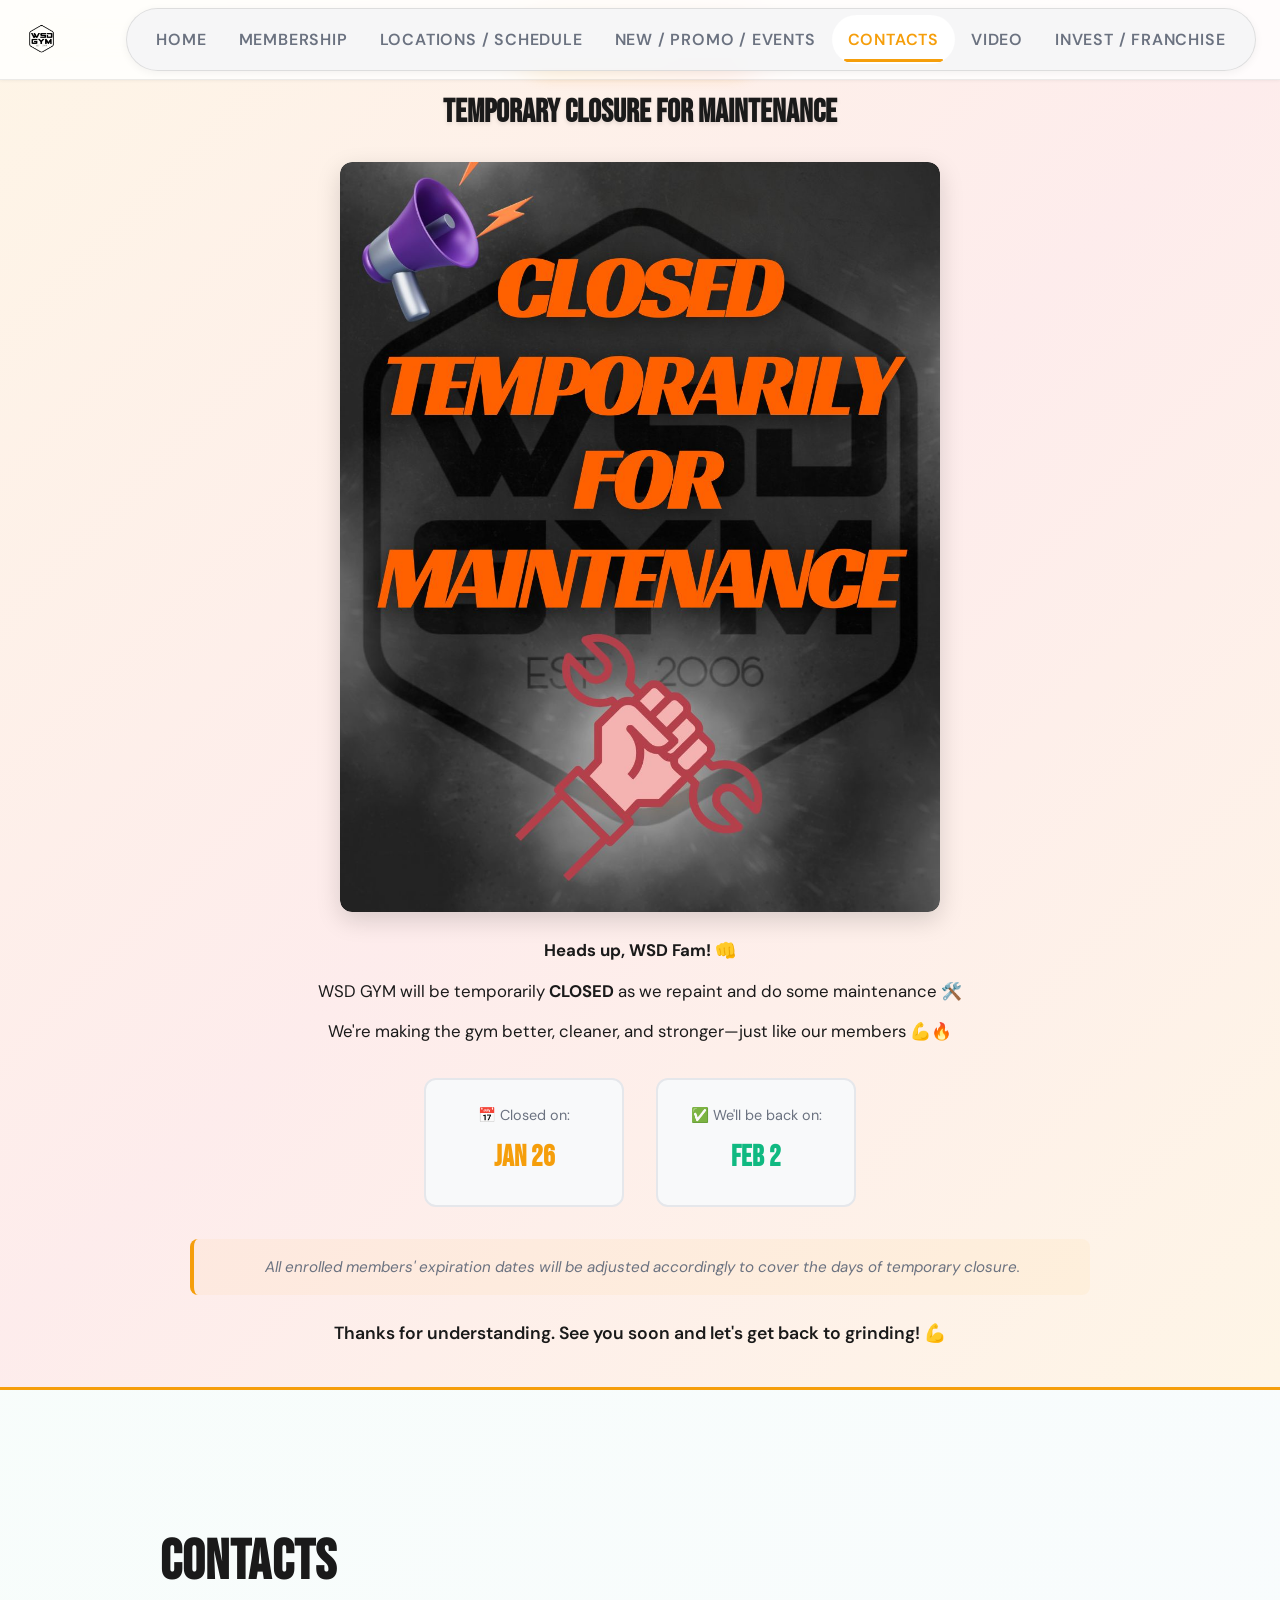
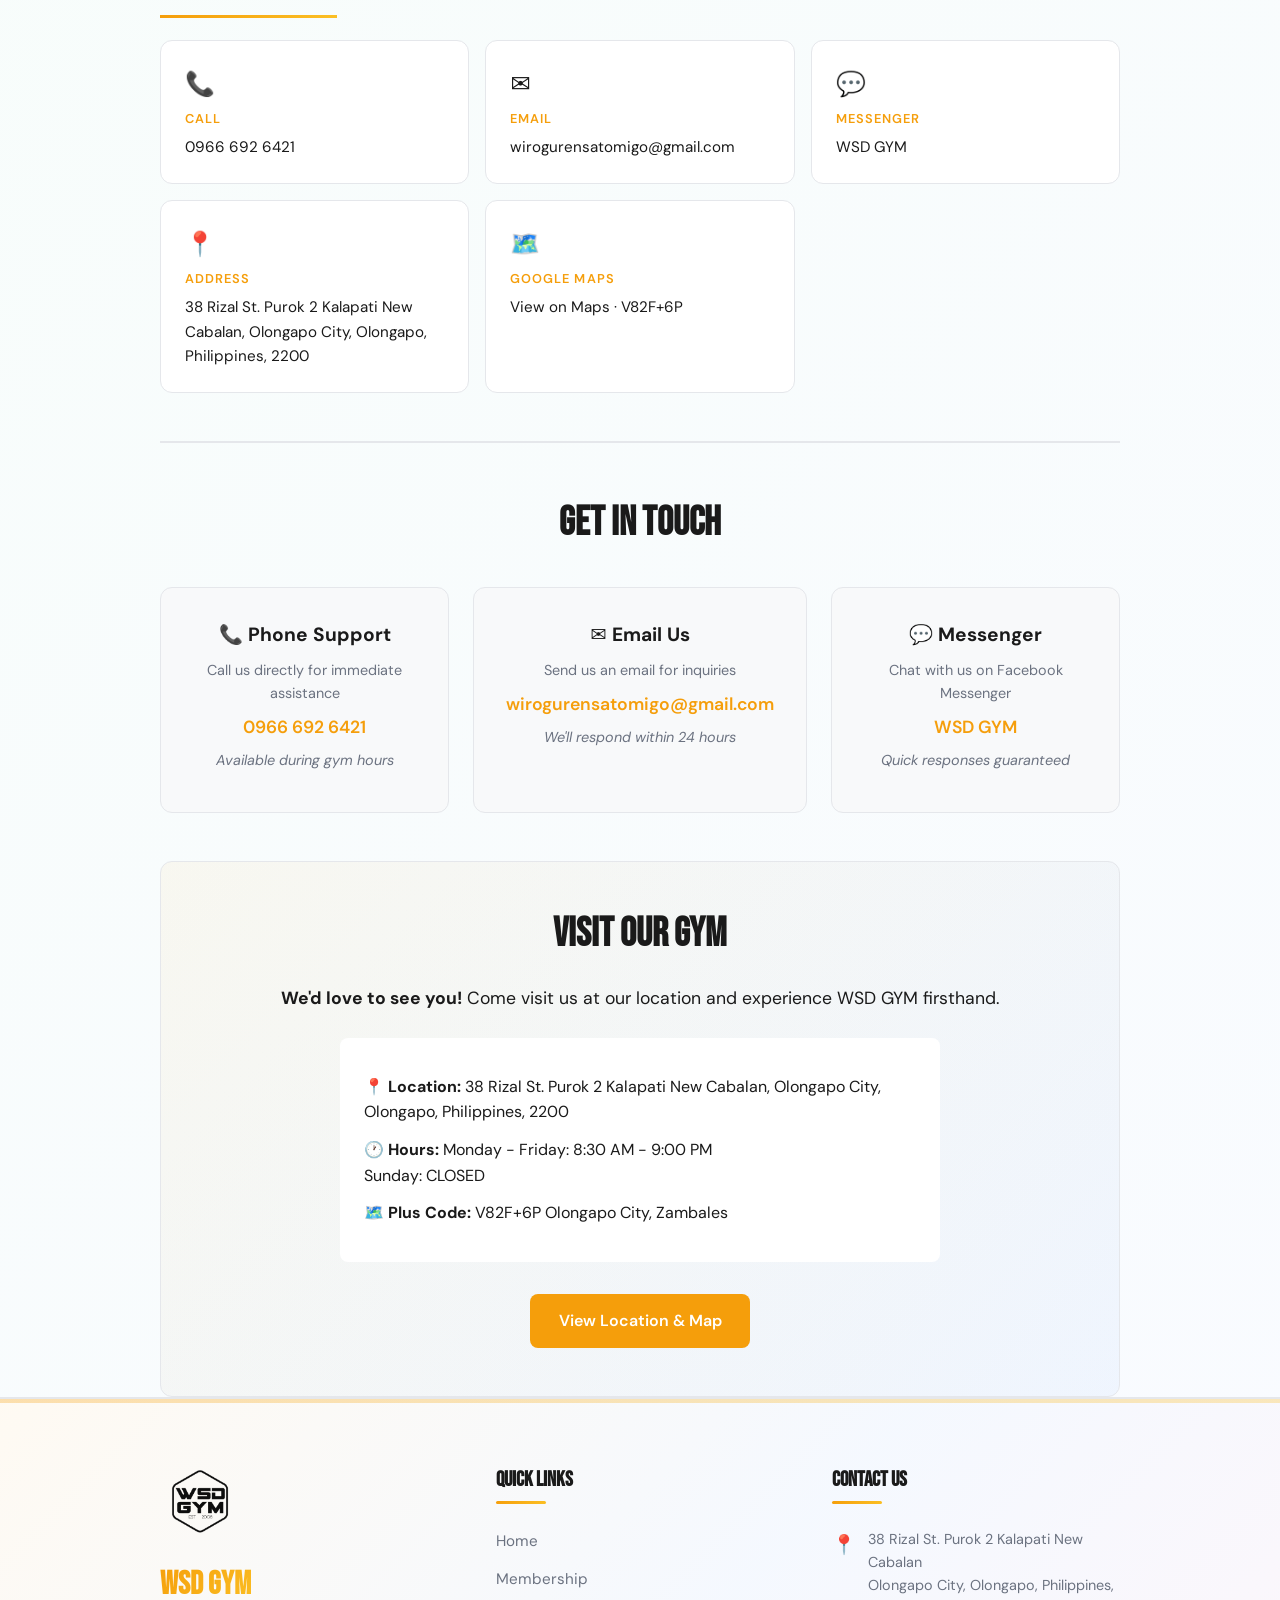
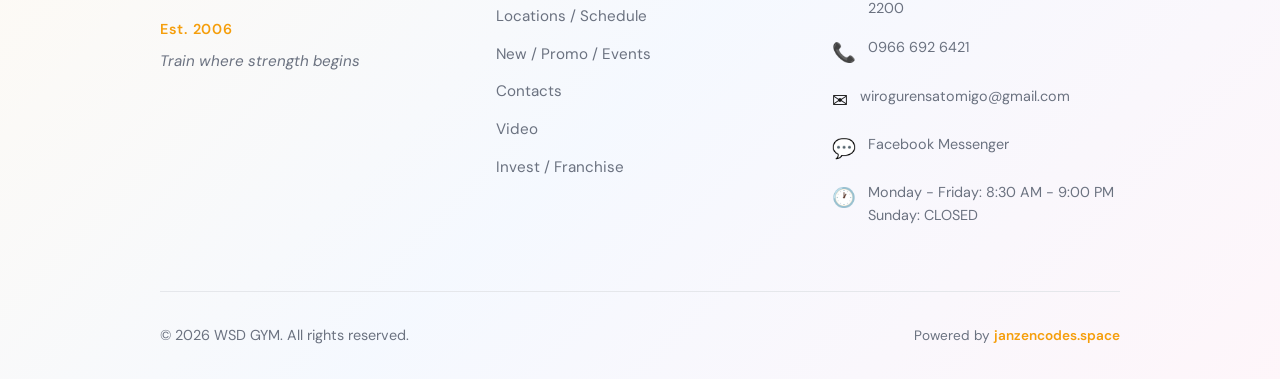
==== contacts.html @ 33a4cc6d "Add files via upload" ====
<!DOCTYPE html>
<html lang="en">
<head>
  <meta charset="UTF-8">
  <meta name="viewport" content="width=device-width, initial-scale=1.0">
  <title>Contacts | WSD GYM</title>
  <link rel="icon" href="logo%202.png" type="image/png">
  <link rel="preconnect" href="https://fonts.googleapis.com">
  <link rel="preconnect" href="https://fonts.gstatic.com" crossorigin>
  <link href="https://fonts.googleapis.com/css2?family=Bebas+Neue&family=DM+Sans:ital,opsz,wght@0,9..40,400;0,9..40,500;0,9..40,600;0,9..40,700;1,9..40,400&display=swap" rel="stylesheet">
  <link rel="stylesheet" href="styles.css">
</head>
<body>
  <header class="header">
    <a href="index.html" class="logo-link">
      <img src="logo%202.png" alt="WSD GYM" class="logo">
    </a>
    <button class="nav-toggle" aria-label="Open menu">
      <span></span><span></span><span></span>
    </button>
    <nav class="nav">
      <a href="index.html" class="nav-link">Home</a>
      <a href="membership.html" class="nav-link">Membership</a>
      <a href="locations.html" class="nav-link">Locations / Schedule</a>
      <a href="promo.html" class="nav-link">New / Promo / Events</a>
      <a href="contacts.html" class="nav-link active">Contacts</a>
      <a href="video.html" class="nav-link">Video</a>
      <a href="invest.html" class="nav-link">Invest / Franchise</a>
    </nav>
  </header>

  <!-- Maintenance Notice -->
  <div class="maintenance-notice">
    <div class="maintenance-content">
      <div class="maintenance-badge">⚠️ IMPORTANT NOTICE</div>
      <h3 class="maintenance-title">Temporary Closure for Maintenance</h3>
      <div class="maintenance-image">
        <img src="maintenance.jpg" alt="WSD GYM Maintenance Notice" class="maintenance-img">
      </div>
      <div class="maintenance-details">
        <p class="maintenance-text"><strong>Heads up, WSD Fam! 👊</strong></p>
        <p class="maintenance-text">WSD GYM will be temporarily <strong>CLOSED</strong> as we repaint and do some maintenance 🛠️</p>
        <p class="maintenance-text">We're making the gym better, cleaner, and stronger—just like our members 💪🔥</p>
        <div class="maintenance-dates">
          <div class="maintenance-date-item">
            <span class="date-label">📅 Closed on:</span>
            <span class="date-value">JAN 26</span>
          </div>
          <div class="maintenance-date-item">
            <span class="date-label">✅ We'll be back on:</span>
            <span class="date-value reopen">FEB 2</span>
          </div>
        </div>
        <p class="maintenance-note">All enrolled members' expiration dates will be adjusted accordingly to cover the days of temporary closure.</p>
        <p class="maintenance-thanks">Thanks for understanding. See you soon and let's get back to grinding! 💪</p>
      </div>
    </div>
  </div>

  <main>
    <!-- CONTACTS -->
    <section id="contacts" class="section contacts reveal-section">
      <div class="container">
        <h2 class="section-title">Contacts</h2>
        <div class="contacts-grid">
          <a href="tel:+639666926421" class="contact-card">
            <span class="contact-icon">📞</span>
            <span class="contact-label">Call</span>
            <span class="contact-value">0966 692 6421</span>
          </a>
          <a href="mailto:wirogurensatomigo@gmail.com" class="contact-card">
            <span class="contact-icon">✉️</span>
            <span class="contact-label">Email</span>
            <span class="contact-value">wirogurensatomigo@gmail.com</span>
          </a>
          <a href="https://m.me/WSDGYM" target="_blank" rel="noopener" class="contact-card">
            <span class="contact-icon">💬</span>
            <span class="contact-label">Messenger</span>
            <span class="contact-value">WSD GYM</span>
          </a>
          <a href="https://maps.google.com/?q=V82F+6P+Olongapo+City,+Zambales" target="_blank" rel="noopener" class="contact-card">
            <span class="contact-icon">📍</span>
            <span class="contact-label">Address</span>
            <span class="contact-value">38 Rizal St. Purok 2 Kalapati New Cabalan, Olongapo City, Olongapo, Philippines, 2200</span>
          </a>
          <a href="https://maps.google.com/?q=V82F+6P+Olongapo+City,+Zambales" target="_blank" rel="noopener" class="contact-card">
            <span class="contact-icon">🗺️</span>
            <span class="contact-label">Google Maps</span>
            <span class="contact-value">View on Maps · V82F+6P</span>
          </a>
        </div>

        <!-- Quick Contact Info -->
        <div class="contact-info-section">
          <h3 class="contact-info-title">Get in Touch</h3>
          <div class="contact-info-grid">
            <div class="contact-info-card">
              <h4>📞 Phone Support</h4>
              <p>Call us directly for immediate assistance</p>
              <p class="contact-highlight"><a href="tel:+639666926421">0966 692 6421</a></p>
              <p class="contact-hours">Available during gym hours</p>
            </div>
            <div class="contact-info-card">
              <h4>✉️ Email Us</h4>
              <p>Send us an email for inquiries</p>
              <p class="contact-highlight"><a href="mailto:wirogurensatomigo@gmail.com">wirogurensatomigo@gmail.com</a></p>
              <p class="contact-hours">We'll respond within 24 hours</p>
            </div>
            <div class="contact-info-card">
              <h4>💬 Messenger</h4>
              <p>Chat with us on Facebook Messenger</p>
              <p class="contact-highlight"><a href="https://m.me/WSDGYM" target="_blank" rel="noopener">WSD GYM</a></p>
              <p class="contact-hours">Quick responses guaranteed</p>
            </div>
          </div>
        </div>

        <!-- Visit Us -->
        <div class="visit-section">
          <h3 class="visit-title">Visit Our Gym</h3>
          <div class="visit-content">
            <p><strong>We'd love to see you!</strong> Come visit us at our location and experience WSD GYM firsthand.</p>
            <div class="visit-details">
              <p><strong>📍 Location:</strong> 38 Rizal St. Purok 2 Kalapati New Cabalan, Olongapo City, Olongapo, Philippines, 2200</p>
              <p><strong>🕐 Hours:</strong> Monday - Friday: 8:30 AM - 9:00 PM<br>Sunday: CLOSED</p>
              <p><strong>🗺️ Plus Code:</strong> V82F+6P Olongapo City, Zambales</p>
            </div>
            <a href="locations.html" class="btn btn-primary">View Location & Map</a>
          </div>
        </div>
      </div>
    </section>
  </main>

  <footer class="footer">
    <div class="container">
      <div class="footer-content">
        <div class="footer-section footer-brand">
          <img src="logo%202.png" alt="WSD GYM" class="footer-logo">
          <h3 class="footer-gym-name">WSD GYM</h3>
          <p class="footer-established">Est. 2006</p>
          <p class="footer-tagline">Train where strength begins</p>
        </div>
        
        <div class="footer-section footer-links">
          <h4 class="footer-heading">Quick Links</h4>
          <ul class="footer-nav">
            <li><a href="index.html">Home</a></li>
            <li><a href="membership.html">Membership</a></li>
            <li><a href="locations.html">Locations / Schedule</a></li>
            <li><a href="promo.html">New / Promo / Events</a></li>
            <li><a href="contacts.html">Contacts</a></li>
            <li><a href="video.html">Video</a></li>
            <li><a href="invest.html">Invest / Franchise</a></li>
          </ul>
        </div>
        
        <div class="footer-section footer-contact">
          <h4 class="footer-heading">Contact Us</h4>
          <div class="footer-contact-item">
            <span class="footer-icon">📍</span>
            <p>38 Rizal St. Purok 2 Kalapati New Cabalan<br>Olongapo City, Olongapo, Philippines, 2200</p>
          </div>
          <div class="footer-contact-item">
            <span class="footer-icon">📞</span>
            <p><a href="tel:+639666926421">0966 692 6421</a></p>
          </div>
          <div class="footer-contact-item">
            <span class="footer-icon">✉️</span>
            <p><a href="mailto:wirogurensatomigo@gmail.com">wirogurensatomigo@gmail.com</a></p>
          </div>
          <div class="footer-contact-item">
            <span class="footer-icon">💬</span>
            <p><a href="https://m.me/WSDGYM" target="_blank" rel="noopener">Facebook Messenger</a></p>
          </div>
          <div class="footer-contact-item">
            <span class="footer-icon">🕐</span>
            <p>Monday - Friday: 8:30 AM - 9:00 PM<br>Sunday: CLOSED</p>
          </div>
        </div>
      </div>
      
      <div class="footer-bottom">
        <div class="footer-copyright">
          <p>&copy; 2026 WSD GYM. All rights reserved.</p>
        </div>
        <div class="footer-dev">
          <p>Powered by <a href="https://janzencodes.space" target="_blank" rel="noopener">janzencodes.space</a></p>
        </div>
      </div>
    </div>
  </footer>

  <script src="config.js"></script>
  <script src="script.js"></script>
</body>
</html>
---- styles.css ----
/* --- Variables --- */
:root {
  --bg: #ffffff;
  --bg-card: #f8f9fa;
  --bg-card-hover: #f0f1f3;
  --text: #1a1a1a;
  --text-muted: #6b7280;
  --accent: #f59e0b;
  --accent-dim: #d97706;
  --accent-glow: rgba(245, 158, 11, 0.25);
  --border: #e5e7eb;
  --font-display: 'Bebas Neue', sans-serif;
  --font-body: 'DM Sans', system-ui, sans-serif;
  /* Enhanced Color Palette */
  --color-primary: #f59e0b;
  --color-secondary: #3b82f6;
  --color-success: #10b981;
  --color-warning: #f59e0b;
  --color-danger: #ef4444;
  --color-purple: #8b5cf6;
  --color-pink: #ec4899;
  --gradient-primary: linear-gradient(135deg, #f59e0b 0%, #fbbf24 100%);
  --gradient-secondary: linear-gradient(135deg, #3b82f6 0%, #8b5cf6 100%);
  --gradient-warm: linear-gradient(135deg, #f59e0b 0%, #ef4444 50%, #ec4899 100%);
}

/* --- Reset & Base --- */
*, *::before, *::after { box-sizing: border-box; }
html { scroll-behavior: smooth; }
body {
  margin: 0;
  font-family: var(--font-body);
  background: var(--bg);
  color: var(--text);
  line-height: 1.6;
  overflow-x: hidden;
}

img { max-width: 100%; height: auto; display: block; }
a { color: inherit; text-decoration: none; }

/* --- Animations --- */
@keyframes fadeInUp {
  from { opacity: 0; transform: translateY(28px); }
  to { opacity: 1; transform: translateY(0); }
}

@keyframes fadeIn {
  from { opacity: 0; }
  to { opacity: 1; }
}

@keyframes shimmerText {
  0%, 100% { background-position: 0% 50%; }
  50% { background-position: 100% 50%; }
}

@keyframes pulseGlow {
  0%, 100% { text-shadow: 0 0 20px var(--accent-glow), 0 0 40px rgba(245, 158, 11, 0.15); }
  50% { text-shadow: 0 0 28px var(--accent-glow), 0 0 56px rgba(245, 158, 11, 0.2); }
}

@keyframes floatSoft {
  0%, 100% { transform: translateY(0); }
  50% { transform: translateY(-4px); }
}

@keyframes scaleIn {
  from { opacity: 0; transform: scale(0.96); }
  to { opacity: 1; transform: scale(1); }
}

@keyframes slideInLeft {
  from { opacity: 0; transform: translateX(-30px); }
  to { opacity: 1; transform: translateX(0); }
}

@keyframes slideInRight {
  from { opacity: 0; transform: translateX(30px); }
  to { opacity: 1; transform: translateX(0); }
}

@keyframes rotate {
  from { transform: rotate(0deg); }
  to { transform: rotate(360deg); }
}

@keyframes bounce {
  0%, 100% { transform: translateY(0); }
  50% { transform: translateY(-10px); }
}

@keyframes gradientShift {
  0%, 100% { background-position: 0% 50%; }
  50% { background-position: 100% 50%; }
}

@keyframes ripple {
  0% { transform: scale(0); opacity: 1; }
  100% { transform: scale(4); opacity: 0; }
}

@keyframes glow {
  0%, 100% { box-shadow: 0 0 5px var(--accent-glow), 0 0 10px var(--accent-glow); }
  50% { box-shadow: 0 0 20px var(--accent-glow), 0 0 30px var(--accent-glow); }
}

@media (prefers-reduced-motion: reduce) {
  *, *::before, *::after {
    animation-duration: 0.01ms !important;
    animation-iteration-count: 1 !important;
    transition-duration: 0.02ms !important;
  }
}

/* --- Header (glass) --- */
.header {
  position: fixed;
  top: 0;
  left: 0;
  right: 0;
  z-index: 100;
  display: flex;
  align-items: center;
  justify-content: space-between;
  padding: 0.5rem 1.5rem;
  background: rgba(255, 255, 255, 0.85);
  -webkit-backdrop-filter: blur(20px) saturate(160%);
  backdrop-filter: blur(20px) saturate(160%);
  border-bottom: 1px solid rgba(0, 0, 0, 0.08);
  box-shadow: 0 1px 3px rgba(0, 0, 0, 0.05);
  transition: background 0.3s ease, box-shadow 0.3s ease, transform 0.3s ease;
}

.header.scrolled {
  background: rgba(255, 255, 255, 0.95);
  box-shadow: 0 4px 20px rgba(0, 0, 0, 0.1);
  transform: translateY(0);
}


.logo-link {
  display: flex;
  align-items: center;
  transition: transform 0.3s ease;
  position: relative;
}

.logo-link::before {
  content: '';
  position: absolute;
  inset: -8px;
  border-radius: 12px;
  background: var(--accent-glow);
  opacity: 0;
  transition: opacity 0.3s ease;
  z-index: -1;
}

.logo-link:hover { 
  transform: scale(1.05);
}

.logo-link:hover::before {
  opacity: 0.2;
  animation: pulseGlow 2s ease-in-out infinite;
}

.logo {
  height: 35px;
  width: auto;
  object-fit: contain;
  filter: brightness(1.1);
}

.nav {
  display: flex;
  gap: 0;
  align-items: center;
  background: rgba(245, 245, 247, 0.9);
  border: 1px solid rgba(0, 0, 0, 0.1);
  border-radius: 50px;
  padding: 0.35rem 0.85rem;
  backdrop-filter: blur(10px);
  box-shadow: 0 2px 8px rgba(0, 0, 0, 0.05);
}

.nav-link {
  position: relative;
  padding: 0.45rem 1rem;
  font-size: 0.85rem;
  font-weight: 600;
  color: var(--text-muted);
  text-transform: uppercase;
  letter-spacing: 0.05em;
  border-radius: 30px;
  transition: color 0.3s, background 0.3s, transform 0.2s ease;
  overflow: hidden;
  text-decoration: none;
}

.nav-link::before {
  content: '';
  position: absolute;
  top: 50%;
  left: 50%;
  width: 0;
  height: 0;
  border-radius: 50%;
  background: var(--accent-glow);
  transform: translate(-50%, -50%);
  transition: width 0.6s ease, height 0.6s ease;
  z-index: -1;
}

.nav-link::after {
  content: '';
  position: absolute;
  bottom: 4px;
  left: 50%;
  width: 0;
  height: 2px;
  background: var(--accent);
  border-radius: 1px;
  transition: width 0.3s ease, left 0.3s ease;
}

.nav-link:hover {
  color: var(--text);
  background: rgba(255, 255, 255, 0.8);
}

.nav-link.active {
  color: var(--accent);
  background: rgba(255, 255, 255, 0.9);
  position: relative;
}

.nav-link.active::after {
  width: 80%;
  left: 10%;
  background: var(--accent);
  height: 3px;
  bottom: 2px;
}


.nav-link:hover::before {
  width: 300px;
  height: 300px;
}

.nav-link:hover::after,
.nav-link.active::after {
  width: 80%;
  left: 10%;
}

/* Mobile menu button */
.nav-toggle {
  display: none;
  flex-direction: column;
  gap: 5px;
  padding: 8px;
  background: none;
  border: none;
  cursor: pointer;
  color: var(--text);
  margin-right: 1rem;
}

.nav-toggle span {
  display: block;
  width: 24px;
  height: 2px;
  background: currentColor;
  border-radius: 1px;
  transition: transform 0.3s ease, opacity 0.2s ease;
}

.nav-toggle.is-active span:nth-child(1) {
  transform: translateY(7px) rotate(45deg);
}

.nav-toggle.is-active span:nth-child(2) {
  opacity: 0;
}

.nav-toggle.is-active span:nth-child(3) {
  transform: translateY(-7px) rotate(-45deg);
}

@media (max-width: 900px) {
  .header {
    padding: 0.5rem 1rem;
  }
  
  .logo {
    height: 30px;
  }

  .nav-toggle { 
    display: flex; 
  }

  .nav {
    position: fixed;
    top: 60px;
    right: 0;
    bottom: auto;
    width: min(300px, 85vw);
    flex-direction: column;
    align-items: stretch;
    padding: 2rem 1.5rem;
    background: var(--bg-card);
    border-left: 1px solid var(--border);
    border-radius: 0 0 0 20px;
    transform: translateX(100%);
    transition: transform 0.3s ease;
    box-shadow: -4px 4px 20px rgba(0, 0, 0, 0.15);
  }

  .nav.is-open { 
    transform: translateX(0); 
  }

  .nav-link {
    padding: 1rem;
    border-radius: 8px;
    margin-bottom: 0.5rem;
    text-align: left;
  }
}
  .nav-link { padding: 0.75rem 1rem; font-size: 1rem; }
}

/* --- Sections --- */
.section {
  padding: 5rem 1.5rem 4rem;
  min-height: 50vh;
}

/* Page sections (non-landing) */
body:not(.landing-page) .section {
  padding-top: 8rem;
  min-height: calc(100vh - 8rem);
}

.container {
  max-width: 960px;
  margin: 0 auto;
}

.section-title {
  font-family: var(--font-display);
  font-size: clamp(2.5rem, 6vw, 3.5rem);
  letter-spacing: 0.02em;
  margin: 0 0 2rem;
  color: var(--text);
}

/* --- Scroll reveal --- */
.reveal-section .section-title,
.reveal-section .location-card,
.reveal-section .schedule-note,
.reveal-section .promo-card,
.reveal-section .contact-card,
.reveal-section .reviews-header,
.reveal-section .reviews-carousel,
.reveal-section .reviews-view-all,
.reveal-section .video-placeholder {
  opacity: 0;
  transform: translateY(24px);
  transition: opacity 0.6s ease, transform 0.6s ease;
}

.reveal-section .invest-content p,
.reveal-section .invest-content .btn {
  opacity: 0;
  transform: translateY(24px);
  transition: opacity 0.5s ease, transform 0.5s ease;
}

.reveal-section .benefit-item,
.reveal-section .faq-item,
.reveal-section .facility-card,
.reveal-section .event-card,
.reveal-section .contact-info-card,
.reveal-section .video-item,
.reveal-section .franchise-card,
.reveal-section .quick-info-card {
  opacity: 0;
  transform: translateY(24px);
  transition: opacity 0.6s ease, transform 0.6s ease;
}

.reveal-section .carousel-container {
  opacity: 0;
  transform: translateY(30px);
  transition: opacity 0.8s ease, transform 0.8s ease;
}

.reveal-section.in-view .section-title { opacity: 1; transform: translateY(0); transition-delay: 0.05s; }

.reveal-section.in-view .location-card,
.reveal-section.in-view .schedule-note { opacity: 1; transform: translateY(0); transition-delay: 0.15s; }

.reveal-section.in-view .promo-card:nth-child(1) { opacity: 1; transform: translateY(0); transition-delay: 0.1s; }
.reveal-section.in-view .promo-card:nth-child(2) { opacity: 1; transform: translateY(0); transition-delay: 0.2s; }
.reveal-section.in-view .promo-card:nth-child(3) { opacity: 1; transform: translateY(0); transition-delay: 0.3s; }

.reveal-section.in-view .contact-card:nth-child(1) { opacity: 1; transform: translateY(0); transition-delay: 0.1s; }
.reveal-section.in-view .contact-card:nth-child(2) { opacity: 1; transform: translateY(0); transition-delay: 0.2s; }
.reveal-section.in-view .contact-card:nth-child(3) { opacity: 1; transform: translateY(0); transition-delay: 0.3s; }
.reveal-section.in-view .contact-card:nth-child(4) { opacity: 1; transform: translateY(0); transition-delay: 0.4s; }
.reveal-section.in-view .contact-card:nth-child(5) { opacity: 1; transform: translateY(0); transition-delay: 0.5s; }

.reveal-section.in-view .reviews-header { opacity: 1; transform: translateY(0); transition-delay: 0.05s; }
.reveal-section.in-view .reviews-carousel { opacity: 1; transform: translateY(0); transition-delay: 0.15s; }
.reveal-section.in-view .reviews-view-all { opacity: 1; transform: translateY(0); transition-delay: 0.25s; }

.reveal-section.in-view .video-placeholder { opacity: 1; transform: translateY(0); transition-delay: 0.15s; }

.reveal-section.in-view .invest-content > * { opacity: 1; transform: translateY(0); }
.reveal-section.in-view .invest-content { opacity: 1; transform: translateY(0); transition-delay: 0.1s; }

.reveal-section.in-view .invest-content p:nth-of-type(1) { opacity: 1; transform: translateY(0); transition-delay: 0.1s; }
.reveal-section.in-view .invest-content p:nth-of-type(2) { opacity: 1; transform: translateY(0); transition-delay: 0.2s; }
.reveal-section.in-view .invest-content .btn { opacity: 1; transform: translateY(0); transition-delay: 0.3s; }

.reveal-section.in-view .benefit-item:nth-child(1) { opacity: 1; transform: translateY(0); transition-delay: 0.1s; }
.reveal-section.in-view .benefit-item:nth-child(2) { opacity: 1; transform: translateY(0); transition-delay: 0.2s; }
.reveal-section.in-view .benefit-item:nth-child(3) { opacity: 1; transform: translateY(0); transition-delay: 0.3s; }
.reveal-section.in-view .benefit-item:nth-child(4) { opacity: 1; transform: translateY(0); transition-delay: 0.4s; }

.reveal-section.in-view .faq-item:nth-child(1) { opacity: 1; transform: translateY(0); transition-delay: 0.1s; }
.reveal-section.in-view .faq-item:nth-child(2) { opacity: 1; transform: translateY(0); transition-delay: 0.2s; }
.reveal-section.in-view .faq-item:nth-child(3) { opacity: 1; transform: translateY(0); transition-delay: 0.3s; }
.reveal-section.in-view .faq-item:nth-child(4) { opacity: 1; transform: translateY(0); transition-delay: 0.4s; }

.reveal-section.in-view .facility-card:nth-child(1) { opacity: 1; transform: translateY(0); transition-delay: 0.1s; }
.reveal-section.in-view .facility-card:nth-child(2) { opacity: 1; transform: translateY(0); transition-delay: 0.15s; }
.reveal-section.in-view .facility-card:nth-child(3) { opacity: 1; transform: translateY(0); transition-delay: 0.2s; }
.reveal-section.in-view .facility-card:nth-child(4) { opacity: 1; transform: translateY(0); transition-delay: 0.25s; }
.reveal-section.in-view .facility-card:nth-child(5) { opacity: 1; transform: translateY(0); transition-delay: 0.3s; }
.reveal-section.in-view .facility-card:nth-child(6) { opacity: 1; transform: translateY(0); transition-delay: 0.35s; }

.reveal-section.in-view .event-card:nth-child(1) { opacity: 1; transform: translateY(0); transition-delay: 0.1s; }
.reveal-section.in-view .event-card:nth-child(2) { opacity: 1; transform: translateY(0); transition-delay: 0.2s; }
.reveal-section.in-view .event-card:nth-child(3) { opacity: 1; transform: translateY(0); transition-delay: 0.3s; }

.reveal-section.in-view .contact-info-card:nth-child(1) { opacity: 1; transform: translateY(0); transition-delay: 0.1s; }
.reveal-section.in-view .contact-info-card:nth-child(2) { opacity: 1; transform: translateY(0); transition-delay: 0.2s; }
.reveal-section.in-view .contact-info-card:nth-child(3) { opacity: 1; transform: translateY(0); transition-delay: 0.3s; }

.reveal-section.in-view .video-item:nth-child(1) { opacity: 1; transform: translateY(0); transition-delay: 0.1s; }
.reveal-section.in-view .video-item:nth-child(2) { opacity: 1; transform: translateY(0); transition-delay: 0.2s; }
.reveal-section.in-view .video-item:nth-child(3) { opacity: 1; transform: translateY(0); transition-delay: 0.3s; }

.reveal-section.in-view .franchise-card:nth-child(1) { opacity: 1; transform: translateY(0); transition-delay: 0.1s; }
.reveal-section.in-view .franchise-card:nth-child(2) { opacity: 1; transform: translateY(0); transition-delay: 0.2s; }
.reveal-section.in-view .franchise-card:nth-child(3) { opacity: 1; transform: translateY(0); transition-delay: 0.3s; }
.reveal-section.in-view .franchise-card:nth-child(4) { opacity: 1; transform: translateY(0); transition-delay: 0.4s; }

.reveal-section.in-view .carousel-container {
  opacity: 1;
  transform: translateY(0);
  transition-delay: 0.2s;
}

.reveal-section.in-view .quick-info-card:nth-child(1) { opacity: 1; transform: translateY(0); transition-delay: 0.1s; }
.reveal-section.in-view .quick-info-card:nth-child(2) { opacity: 1; transform: translateY(0); transition-delay: 0.2s; }
.reveal-section.in-view .quick-info-card:nth-child(3) { opacity: 1; transform: translateY(0); transition-delay: 0.3s; }
.reveal-section.in-view .quick-info-card:nth-child(4) { opacity: 1; transform: translateY(0); transition-delay: 0.4s; }

/* --- Maintenance Notice --- */
.maintenance-notice {
  position: relative;
  margin-top: 0;
  padding: 2rem 1.5rem;
  background: linear-gradient(135deg, rgba(245, 158, 11, 0.1) 0%, rgba(239, 68, 68, 0.1) 50%, rgba(245, 158, 11, 0.1) 100%);
  border-bottom: 3px solid var(--accent);
  animation: slideInDown 0.6s ease-out;
  z-index: 20;
}

/* Landing page maintenance notice - more compact (consolidated with later styles) */

body.landing-page .maintenance-notice .maintenance-content {
  max-width: 1000px;
  position: relative;
  z-index: 21;
}

body.landing-page .maintenance-notice .maintenance-image {
  max-width: 400px;
  margin: 0 auto 1rem;
}

body.landing-page .maintenance-notice .maintenance-title {
  font-size: 1.5rem;
  margin-bottom: 1rem;
}

body.landing-page .maintenance-notice .maintenance-text {
  font-size: 0.95rem;
  margin: 0.5rem 0;
}

body.landing-page .maintenance-notice .maintenance-dates {
  margin: 1rem 0;
}

body.landing-page .maintenance-notice .maintenance-date-item {
  padding: 1rem;
  min-width: 150px;
}

body.landing-page .maintenance-notice .maintenance-note,
body.landing-page .maintenance-notice .maintenance-thanks {
  font-size: 0.9rem;
  margin: 0.75rem 0;
}

body.landing-page .maintenance-notice .maintenance-tags {
  font-size: 0.8rem;
  margin-top: 0.5rem;
}

@keyframes slideInDown {
  from {
    opacity: 0;
    transform: translateY(-20px);
  }
  to {
    opacity: 1;
    transform: translateY(0);
  }
}

.maintenance-content {
  max-width: 900px;
  margin: 0 auto;
  text-align: center;
  position: relative;
  z-index: 21;
}

.maintenance-badge {
  display: inline-block;
  padding: 0.5rem 1.5rem;
  background: linear-gradient(135deg, #f59e0b 0%, #ef4444 100%);
  color: #ffffff;
  font-weight: 700;
  font-size: 0.9rem;
  text-transform: uppercase;
  letter-spacing: 0.1em;
  border-radius: 25px;
  margin-bottom: 1rem;
  box-shadow: 0 4px 15px rgba(245, 158, 11, 0.3);
  animation: pulseGlow 2s ease-in-out infinite;
}

.maintenance-title {
  font-family: var(--font-display);
  font-size: 2rem;
  margin: 0 0 1.5rem;
  color: var(--text);
  text-shadow: 0 2px 4px rgba(0, 0, 0, 0.1);
}

.maintenance-image {
  margin: 1.5rem 0;
  border-radius: 12px;
  overflow: hidden;
  box-shadow: 0 8px 24px rgba(0, 0, 0, 0.15);
  max-width: 600px;
  margin-left: auto;
  margin-right: auto;
}

.maintenance-img {
  width: 100%;
  height: auto;
  display: block;
  border-radius: 12px;
}

.maintenance-details {
  margin-top: 1.5rem;
}

.maintenance-text {
  font-size: 1.05rem;
  line-height: 1.7;
  color: var(--text);
  margin: 0.75rem 0;
}

.maintenance-dates {
  display: flex;
  justify-content: center;
  gap: 2rem;
  margin: 2rem 0;
  flex-wrap: wrap;
}

.maintenance-date-item {
  display: flex;
  flex-direction: column;
  align-items: center;
  padding: 1.5rem;
  background: var(--bg-card);
  border-radius: 12px;
  border: 2px solid var(--border);
  min-width: 200px;
  transition: transform 0.3s ease, box-shadow 0.3s ease;
}

.maintenance-date-item:hover {
  transform: translateY(-4px);
  box-shadow: 0 8px 24px rgba(245, 158, 11, 0.2);
  border-color: var(--accent);
}

.date-label {
  font-size: 0.9rem;
  color: var(--text-muted);
  margin-bottom: 0.5rem;
}

.date-value {
  font-family: var(--font-display);
  font-size: 1.8rem;
  font-weight: 700;
  color: var(--accent);
}

.date-value.reopen {
  color: #10b981;
}

.maintenance-note {
  font-size: 0.95rem;
  color: var(--text-muted);
  font-style: italic;
  margin: 1.5rem 0;
  padding: 1rem;
  background: rgba(245, 158, 11, 0.05);
  border-radius: 8px;
  border-left: 4px solid var(--accent);
}

.maintenance-thanks {
  font-size: 1.1rem;
  color: var(--text);
  font-weight: 600;
  margin: 1.5rem 0 0.5rem;
}

.maintenance-tags {
  font-size: 0.85rem;
  color: var(--text-muted);
  margin: 0.5rem 0 0;
  font-style: italic;
}

/* Maintenance Notice Responsive */
@media (max-width: 768px) {
  .maintenance-notice {
    margin-top: 70px;
    padding: 1.5rem 1rem;
  }

  .maintenance-title {
    font-size: 1.5rem;
  }

  .maintenance-dates {
    flex-direction: column;
    gap: 1rem;
  }

  .maintenance-date-item {
    min-width: 100%;
  }

  .maintenance-text {
    font-size: 0.95rem;
  }
}

/* --- Hero --- */
.hero {
  min-height: 100vh;
  display: flex;
  align-items: center;
  justify-content: center;
  text-align: center;
  padding-top: 5rem;
  position: relative;
}

/* Landing page hero adjustments */
body.landing-page .hero {
  min-height: calc(100vh - 80px);
  padding-top: 3.5rem;
  padding-bottom: 4rem;
  display: flex;
  align-items: flex-start;
  justify-content: center;
  position: relative;
  z-index: 1;
  overflow: hidden;
}

body.landing-page .maintenance-notice + main .hero {
  min-height: calc(100vh - 80px - 300px);
  padding-top: 3rem;
  align-items: flex-start;
}

body.landing-page .hero-content {
  margin-top: 1rem;
}

@media (max-width: 768px) {
  body.landing-page .maintenance-notice + main .hero {
    min-height: calc(100vh - 70px - 400px);
    padding-top: 1.5rem;
  }
}

.hero-bg {
  position: absolute;
  inset: 0;
  background-color: var(--bg);
  background-image: url('feature picture.jpg');
  background-size: cover;
  background-position: center;
  background-repeat: no-repeat;
  pointer-events: none;
}

/* Overlay for text readability */
.hero-bg::before {
  content: '';
  position: absolute;
  inset: 0;
  background: linear-gradient(180deg, rgba(0, 0, 0, 0.4) 0%, rgba(0, 0, 0, 0.6) 100%);
  pointer-events: none;
}

.hero-bg::after {
  content: '';
  position: absolute;
  inset: 0;
  background: radial-gradient(circle at 50% 50%, rgba(245, 158, 11, 0.15) 0%, transparent 70%);
  pointer-events: none;
  opacity: 0.8;
}

.hero-content { 
  position: relative; 
  z-index: 1;
  width: 100%;
  max-width: 900px;
  padding: 0 1.5rem;
  margin-bottom: 2rem;
}

/* Landing page hero content adjustments */
body.landing-page .hero-content {
  padding: 2rem 1.5rem;
}

/* Hero Tagline Section */
.hero-tagline-section {
  margin-bottom: 1.5rem;
}

/* Tagline scroll animations - slide in from sides */
.hero-tagline-section .hero-gym-name {
  opacity: 0;
  transform: translateX(-150px);
  transition: opacity 0.8s ease, transform 0.8s ease;
}

.hero-tagline-section .hero-established {
  opacity: 0;
  transform: translateX(150px);
  transition: opacity 0.8s ease 0.2s, transform 0.8s ease 0.2s;
}

.hero-tagline-section .hero-title {
  opacity: 0;
  transform: translateX(-150px);
  transition: opacity 0.8s ease 0.4s, transform 0.8s ease 0.4s;
}

.hero-tagline-section.in-view .hero-gym-name,
.hero-tagline-section.in-view .hero-established,
.hero-tagline-section.in-view .hero-title {
  opacity: 1;
  transform: translateX(0);
}

/* When scrolled out, slide back out automatically */
.hero-tagline-section.scrolled-out .hero-gym-name {
  opacity: 0;
  transform: translateX(150px);
  transition: opacity 0.5s ease, transform 0.5s ease;
}

.hero-tagline-section.scrolled-out .hero-established {
  opacity: 0;
  transform: translateX(-150px);
  transition: opacity 0.5s ease 0.1s, transform 0.5s ease 0.1s;
}

.hero-tagline-section.scrolled-out .hero-title {
  opacity: 0;
  transform: translateX(150px);
  transition: opacity 0.5s ease 0.2s, transform 0.5s ease 0.2s;
}

.hero-gym-name {
  font-family: var(--font-display);
  font-size: clamp(2.5rem, 8vw, 5rem);
  margin: 0 0 0.5rem;
  color: var(--text);
  background: var(--gradient-primary);
  -webkit-background-clip: text;
  background-clip: text;
  -webkit-text-fill-color: transparent;
  letter-spacing: 0.05em;
  text-shadow: 0 2px 8px rgba(0, 0, 0, 0.4);
  line-height: 1;
  filter: drop-shadow(0 2px 4px rgba(0, 0, 0, 0.3));
}

.hero-established {
  font-size: 1rem;
  color: var(--accent);
  font-weight: 600;
  letter-spacing: 0.1em;
  margin: 0 0 1rem;
  text-transform: uppercase;
  text-shadow: 0 2px 8px rgba(0, 0, 0, 0.5);
}

.hero-rating {
  font-size: 0.95rem;
  color: var(--accent);
  margin: 0 0 1rem;
  letter-spacing: 0.05em;
  animation: fadeInUp 0.8s ease 0.2s forwards, pulseGlow 2.5s ease-in-out 1.2s infinite;
  opacity: 0;
}

.hero-title {
  font-family: var(--font-display);
  font-size: clamp(3.5rem, 12vw, 7rem);
  line-height: 0.95;
  letter-spacing: 0.02em;
  margin: 0;
  color: var(--text);
  text-shadow: 0 2px 10px rgba(0, 0, 0, 0.5);
}

/* Landing page - make tagline more prominent in upper part */
body.landing-page .hero-title {
  font-size: clamp(4rem, 14vw, 8rem);
  margin-top: 0;
}

.hero-title-accent {
  display: inline-block;
  background: linear-gradient(90deg, #ffffff, var(--accent), #fbbf24, var(--accent));
  background-size: 200% auto;
  -webkit-background-clip: text;
  background-clip: text;
  -webkit-text-fill-color: transparent;
  animation: shimmerText 5s ease-in-out infinite;
  animation-delay: 0s;
  filter: drop-shadow(0 2px 6px rgba(0, 0, 0, 0.4));
}

.hero-sub {
  color: var(--text-muted);
  font-size: 1.05rem;
  margin: 0 0 2rem;
  line-height: 1.7;
  opacity: 1;
  text-shadow: 0 2px 6px rgba(0, 0, 0, 0.5);
}

.hero-content .btn {
  opacity: 1;
}

.hero-actions {
  display: flex;
  gap: 1rem;
  justify-content: center;
  flex-wrap: wrap;
  margin-top: 2rem;
  position: relative;
  z-index: 2;
}

.btn-secondary {
  background: transparent;
  color: var(--accent);
  border: 2px solid var(--accent);
}

.btn-secondary:hover {
  background: var(--accent);
  color: #ffffff;
  transform: translateY(-3px) scale(1.02);
  box-shadow: 0 10px 32px var(--accent-glow);
}

/* --- Buttons --- */
.btn {
  display: inline-block;
  padding: 0.9rem 1.8rem;
  font-family: var(--font-body);
  font-size: 1rem;
  font-weight: 600;
  border-radius: 8px;
  border: none;
  cursor: pointer;
  transition: transform 0.2s, box-shadow 0.2s;
}

.btn-primary {
  background: var(--accent);
  color: #ffffff;
}

.btn {
  position: relative;
  overflow: hidden;
}

.btn::before {
  content: '';
  position: absolute;
  top: 0;
  left: -100%;
  width: 100%;
  height: 100%;
  background: linear-gradient(90deg, transparent, rgba(255,255,255,0.25), transparent);
  transition: left 0.5s ease;
}

.btn:hover::before { left: 100%; }

.btn-primary:hover {
  transform: translateY(-3px) scale(1.02);
  box-shadow: 0 10px 32px var(--accent-glow);
  animation: glow 1.5s ease-in-out infinite;
}

.btn-primary:active {
  transform: translateY(-1px) scale(0.98);
}

/* --- Membership --- */
.membership {
  background: linear-gradient(135deg, rgba(245, 158, 11, 0.05) 0%, rgba(59, 130, 246, 0.05) 100%);
}

.membership-grid {
  display: grid;
  grid-template-columns: repeat(auto-fit, minmax(260px, 1fr));
  gap: 2rem;
  max-width: 1200px;
  margin: 0 auto;
}

.membership-card {
  background: var(--bg);
  border: 2px solid var(--border);
  border-radius: 16px;
  padding: 2rem;
  text-align: center;
  position: relative;
  transition: transform 0.3s ease, box-shadow 0.3s ease, border-color 0.3s ease;
  overflow: hidden;
}

.membership-card::before {
  content: '';
  position: absolute;
  top: 0;
  left: 0;
  right: 0;
  height: 4px;
  background: var(--gradient-primary);
  transform: scaleX(0);
  transition: transform 0.3s ease;
}

.membership-card:hover::before {
  transform: scaleX(1);
}

.membership-card:hover {
  transform: translateY(-8px) scale(1.02);
  box-shadow: 0 20px 40px rgba(245, 158, 11, 0.2);
  border-color: var(--accent);
}

.membership-card-featured {
  border-color: var(--accent);
  background: linear-gradient(135deg, rgba(245, 158, 11, 0.05) 0%, rgba(255, 255, 255, 1) 100%);
  transform: scale(1.05);
}

.membership-card-featured::before {
  transform: scaleX(1);
  background: var(--gradient-warm);
}

.membership-badge {
  display: inline-block;
  padding: 0.4rem 1rem;
  background: var(--gradient-primary);
  color: #ffffff;
  font-size: 0.75rem;
  font-weight: 700;
  text-transform: uppercase;
  letter-spacing: 0.1em;
  border-radius: 20px;
  margin-bottom: 1rem;
  box-shadow: 0 4px 12px rgba(245, 158, 11, 0.3);
}

.membership-card-featured .membership-badge {
  background: var(--gradient-warm);
  box-shadow: 0 4px 12px rgba(236, 72, 153, 0.3);
}

.membership-title {
  font-family: var(--font-display);
  font-size: 2rem;
  color: var(--text);
  margin: 0 0 1.5rem;
  letter-spacing: 0.05em;
}

.membership-price {
  display: flex;
  align-items: baseline;
  justify-content: center;
  gap: 0.25rem;
  margin-bottom: 2rem;
}

.membership-price .currency {
  font-size: 1.5rem;
  color: var(--accent);
  font-weight: 700;
}

.membership-price .amount {
  font-size: 3.5rem;
  font-weight: 700;
  background: var(--gradient-primary);
  -webkit-background-clip: text;
  background-clip: text;
  -webkit-text-fill-color: transparent;
  line-height: 1;
}

.membership-price .period {
  font-size: 1rem;
  color: var(--text-muted);
  font-weight: 500;
}

.membership-promo {
  margin: -1rem 0 1.5rem;
  padding: 0.75rem 1rem;
  background: var(--gradient-warm);
  border-radius: 8px;
  animation: pulseGlow 2s ease-in-out infinite;
}

.membership-promo .promo-text {
  color: #ffffff;
  font-weight: 700;
  font-size: 0.95rem;
  text-shadow: 0 2px 4px rgba(0, 0, 0, 0.2);
  display: block;
}

.membership-features {
  list-style: none;
  padding: 0;
  margin: 0 0 2rem;
  text-align: left;
}

.membership-features li {
  padding: 0.75rem 0;
  color: var(--text);
  font-size: 1rem;
  border-bottom: 1px solid var(--border);
  transition: color 0.2s ease, padding-left 0.2s ease;
}

.membership-features li:last-child {
  border-bottom: none;
}

.membership-features li:hover {
  color: var(--accent);
  padding-left: 0.5rem;
}

.membership-card .btn {
  width: 100%;
  margin-top: auto;
}

.reveal-section .membership-card {
  opacity: 0;
  transform: translateY(30px);
  transition: opacity 0.6s ease, transform 0.6s ease;
}

.reveal-section.in-view .membership-card:nth-child(1) {
  opacity: 1;
  transform: translateY(0);
  transition-delay: 0.1s;
}

.reveal-section.in-view .membership-card:nth-child(2) {
  opacity: 1;
  transform: translateY(0);
  transition-delay: 0.2s;
}

.reveal-section.in-view .membership-card:nth-child(3) {
  opacity: 1;
  transform: translateY(0);
  transition-delay: 0.3s;
}

/* Membership Pricing Image */
.membership-image-section {
  margin: 2rem 0 3rem;
  text-align: center;
}

.membership-pricing-image {
  max-width: 100%;
  height: auto;
  border-radius: 12px;
  box-shadow: 0 8px 24px rgba(0, 0, 0, 0.15);
  border: 1px solid var(--border);
}

/* Tabata Section */
.tabata-section {
  margin-top: 4rem;
  padding-top: 3rem;
  border-top: 2px solid var(--border);
}

.tabata-title {
  font-family: var(--font-display);
  font-size: 2.5rem;
  text-align: center;
  margin: 0 0 2rem;
  color: var(--text);
  background: var(--gradient-primary);
  -webkit-background-clip: text;
  background-clip: text;
  -webkit-text-fill-color: transparent;
}

.tabata-content {
  display: grid;
  grid-template-columns: 1fr 1fr;
  gap: 3rem;
  align-items: center;
  margin-top: 2rem;
}

@media (max-width: 768px) {
  .tabata-content {
    grid-template-columns: 1fr;
  }

  .tabata-image {
    order: -1;
  }
}

.tabata-image {
  border-radius: 12px;
  overflow: hidden;
  box-shadow: 0 8px 24px rgba(0, 0, 0, 0.15);
}

.tabata-img {
  width: 100%;
  height: auto;
  display: block;
}

.tabata-pricing {
  padding: 2rem;
}

.tabata-slogan {
  font-family: var(--font-display);
  font-size: 1.5rem;
  color: var(--accent);
  margin: 0 0 1rem;
  text-align: center;
  letter-spacing: 0.1em;
}

.tabata-pricing h4 {
  font-family: var(--font-display);
  font-size: 2rem;
  margin: 0 0 1.5rem;
  color: var(--text);
  text-align: center;
}

.tabata-plans {
  display: flex;
  flex-direction: column;
  gap: 1rem;
  margin-bottom: 1.5rem;
}

.tabata-plan {
  display: flex;
  justify-content: space-between;
  align-items: center;
  padding: 1.25rem;
  background: var(--bg-card);
  border: 2px solid var(--border);
  border-radius: 12px;
  transition: transform 0.3s ease, box-shadow 0.3s ease, border-color 0.3s ease;
}

.tabata-plan:hover {
  transform: translateX(8px);
  box-shadow: 0 8px 24px rgba(245, 158, 11, 0.2);
  border-color: var(--accent);
}

.tabata-duration {
  font-weight: 600;
  font-size: 1.1rem;
  color: var(--text);
}

.tabata-price {
  font-family: var(--font-display);
  font-size: 1.8rem;
  font-weight: 700;
  color: var(--accent);
}

.tabata-description {
  color: var(--text-muted);
  line-height: 1.6;
  margin-bottom: 1.5rem;
  text-align: center;
}

/* Services Section */
.services-section {
  margin-top: 4rem;
  padding-top: 3rem;
  border-top: 2px solid var(--border);
}

.services-title {
  font-family: var(--font-display);
  font-size: 2.5rem;
  text-align: center;
  margin: 0 0 2rem;
  color: var(--text);
}

.services-grid {
  display: grid;
  grid-template-columns: repeat(auto-fit, minmax(250px, 1fr));
  gap: 1.5rem;
  max-width: 600px;
  margin: 0 auto;
}

.service-card {
  text-align: center;
  padding: 2rem;
  background: var(--bg-card);
  border: 1px solid var(--border);
  border-radius: 12px;
  transition: transform 0.3s ease, box-shadow 0.3s ease;
}

.service-card:hover {
  transform: translateY(-6px);
  box-shadow: 0 12px 32px rgba(245, 158, 11, 0.2);
  border-color: var(--accent);
}

.service-icon {
  font-size: 3rem;
  margin-bottom: 1rem;
  display: block;
}

.service-card h4 {
  margin: 0 0 0.5rem;
  font-size: 1.3rem;
  color: var(--text);
}

.service-price {
  font-family: var(--font-display);
  font-size: 1.8rem;
  font-weight: 700;
  color: var(--accent);
  margin: 0.5rem 0;
}

.service-desc {
  margin: 0.5rem 0 0;
  color: var(--text-muted);
  font-size: 0.95rem;
}

/* Membership Benefits */
.membership-benefits {
  margin-top: 4rem;
  padding-top: 3rem;
  border-top: 2px solid var(--border);
}

.benefits-title {
  font-family: var(--font-display);
  font-size: 2.5rem;
  text-align: center;
  margin: 0 0 2rem;
  color: var(--text);
}

.benefits-grid {
  display: grid;
  grid-template-columns: repeat(4, 1fr);
  gap: 1.5rem;
  margin-top: 2rem;
  max-width: 1400px;
  margin-left: auto;
  margin-right: auto;
}

.benefit-item {
  text-align: center;
  padding: 1.5rem 1rem;
  background: var(--bg-card);
  border-radius: 12px;
  border: 1px solid var(--border);
  transition: transform 0.3s ease, box-shadow 0.3s ease;
  display: flex;
  flex-direction: column;
  justify-content: center;
  min-height: 180px;
}

.benefit-item:hover {
  transform: translateY(-4px);
  box-shadow: 0 8px 24px rgba(245, 158, 11, 0.15);
  border-color: var(--accent);
}

.benefit-icon {
  font-size: 3rem;
  margin-bottom: 1rem;
  display: block;
}

.benefit-item h4 {
  margin: 0 0 0.5rem;
  font-size: 1rem;
  color: var(--text);
  line-height: 1.2;
}

.benefit-item p {
  margin: 0;
  color: var(--text-muted);
  font-size: 0.85rem;
  line-height: 1.4;
}

/* FAQ Section */
.membership-faq {
  margin-top: 4rem;
  padding-top: 3rem;
  border-top: 2px solid var(--border);
}

.faq-title {
  font-family: var(--font-display);
  font-size: 2.5rem;
  text-align: center;
  margin: 0 0 2rem;
  color: var(--text);
}

.faq-list {
  max-width: 800px;
  margin: 0 auto;
}

.faq-item {
  background: var(--bg-card);
  border: 1px solid var(--border);
  border-radius: 12px;
  padding: 1.5rem;
  margin-bottom: 1rem;
  transition: border-color 0.3s ease, box-shadow 0.3s ease;
}

.faq-item:hover {
  border-color: var(--accent);
  box-shadow: 0 4px 12px rgba(245, 158, 11, 0.1);
}

.faq-question {
  margin: 0 0 0.75rem;
  font-size: 1.1rem;
  color: var(--text);
  font-weight: 600;
}

.faq-answer {
  margin: 0;
  color: var(--text-muted);
  line-height: 1.6;
}

/* --- Locations --- */
.locations { background: var(--bg-card); }

.location-card {
  background: var(--bg);
  border: 1px solid var(--border);
  border-radius: 12px;
  padding: 1.75rem;
  margin-bottom: 1.5rem;
  transition: transform 0.3s ease, box-shadow 0.3s ease, border-color 0.3s;
  position: relative;
  overflow: hidden;
}

.location-card::before {
  content: '';
  position: absolute;
  top: 0;
  left: -100%;
  width: 100%;
  height: 100%;
  background: linear-gradient(90deg, transparent, rgba(245, 158, 11, 0.05), transparent);
  transition: left 0.5s ease;
}

.location-card:hover::before {
  left: 100%;
}

.location-card:hover {
  transform: translateY(-4px) scale(1.01);
  box-shadow: 0 12px 32px rgba(0,0,0,0.1);
  border-color: rgba(245, 158, 11, 0.4);
}

.location-card h3 {
  margin: 0 0 0.5rem;
  font-size: 1.25rem;
  color: var(--text);
}

.address, .plus-code, .hours {
  margin: 0.25rem 0;
  color: var(--text-muted);
  font-size: 0.95rem;
}

.link-map {
  display: inline-block;
  margin-top: 1rem;
  color: var(--accent);
  font-weight: 600;
  transition: color 0.25s, transform 0.25s ease;
}

.link-map:hover { color: #fbbf24; transform: translateX(6px); }

.schedule-note {
  color: var(--text-muted);
  font-size: 0.9rem;
  font-style: italic;
  margin: 0;
}

.map-container {
  margin: 2rem 0;
  border-radius: 12px;
  overflow: hidden;
  box-shadow: 0 10px 30px rgba(0, 0, 0, 0.1);
  transition: transform 0.3s ease, box-shadow 0.3s ease;
}

.map-container:hover {
  transform: translateY(-4px);
  box-shadow: 0 15px 40px rgba(245, 158, 11, 0.2);
}

.gym-map {
  width: 100%;
  height: 450px;
  border: none;
  display: block;
}

/* Schedule Section */
.schedule-section {
  margin: 3rem 0;
  padding: 2rem;
  background: var(--bg-card);
  border-radius: 12px;
  border: 1px solid var(--border);
}

.schedule-title {
  font-family: var(--font-display);
  font-size: 2rem;
  margin: 0 0 1.5rem;
  color: var(--text);
}

.schedule-table {
  margin-bottom: 1rem;
}

.schedule-row {
  display: flex;
  justify-content: space-between;
  align-items: center;
  padding: 1rem;
  background: var(--bg);
  border-radius: 8px;
  margin-bottom: 0.5rem;
}

.schedule-day {
  font-weight: 600;
  color: var(--text);
}

.schedule-time {
  color: var(--accent);
  font-weight: 600;
}

.schedule-time.closed {
  color: #ef4444;
  font-weight: 700;
  text-transform: uppercase;
}

/* Facilities Section */
.facilities-section {
  margin: 3rem 0;
  padding-top: 3rem;
  border-top: 2px solid var(--border);
}

.facilities-title {
  font-family: var(--font-display);
  font-size: 2.5rem;
  text-align: center;
  margin: 0 0 2rem;
  color: var(--text);
}

.facilities-grid {
  display: grid;
  grid-template-columns: repeat(6, 1fr);
  gap: 1.5rem;
  max-width: 1400px;
  margin: 0 auto;
}

.facility-card {
  text-align: center;
  padding: 1.5rem 1rem;
  background: var(--bg-card);
  border: 1px solid var(--border);
  border-radius: 12px;
  transition: transform 0.3s ease, box-shadow 0.3s ease;
  display: flex;
  flex-direction: column;
  justify-content: center;
  min-height: 160px;
}

.facility-card:hover {
  transform: translateY(-4px);
  box-shadow: 0 8px 24px rgba(245, 158, 11, 0.15);
  border-color: var(--accent);
}

.facility-icon {
  font-size: 2.5rem;
  margin-bottom: 0.75rem;
  display: block;
}

.facility-card h4 {
  margin: 0 0 0.5rem;
  font-size: 1rem;
  color: var(--text);
}

.facility-card p {
  margin: 0;
  color: var(--text-muted);
  font-size: 0.85rem;
}

/* Directions Section */
.directions-section {
  margin: 3rem 0;
  padding: 2rem;
  background: linear-gradient(135deg, rgba(245, 158, 11, 0.05) 0%, rgba(59, 130, 246, 0.05) 100%);
  border-radius: 12px;
  border: 1px solid var(--border);
}

.directions-title {
  font-family: var(--font-display);
  font-size: 2rem;
  margin: 0 0 1.5rem;
  color: var(--text);
}

.directions-content p {
  margin: 0.75rem 0;
  color: var(--text);
  line-height: 1.7;
}

.directions-content .btn {
  margin-top: 1.5rem;
}

/* --- Promo --- */
.promo {
  background: linear-gradient(135deg, rgba(139, 92, 246, 0.03) 0%, rgba(236, 72, 153, 0.03) 100%);
}

.promo-grid {
  display: grid;
  grid-template-columns: repeat(auto-fit, minmax(260px, 1fr));
  gap: 1.5rem;
}

.promo-card {
  background: var(--bg-card);
  border: 1px solid var(--border);
  border-radius: 12px;
  overflow: hidden;
  transition: background 0.25s, border-color 0.25s, transform 0.3s ease, box-shadow 0.3s ease;
  position: relative;
}

.promo-card::before {
  content: '';
  position: absolute;
  top: 0;
  left: 0;
  right: 0;
  bottom: 0;
  background: linear-gradient(135deg, rgba(245, 158, 11, 0.1) 0%, transparent 100%);
  opacity: 0;
  transition: opacity 0.3s ease;
  z-index: 1;
  pointer-events: none;
}

.promo-card:hover::before {
  opacity: 1;
}

.promo-card:hover {
  background: var(--bg-card-hover);
  border-color: rgba(245, 158, 11, 0.4);
  transform: translateY(-6px) scale(1.02);
  box-shadow: 0 16px 40px rgba(0,0,0,0.1);
}

.promo-card > * {
  position: relative;
  z-index: 2;
}

.promo-placeholder {
  aspect-ratio: 16/10;
  background: linear-gradient(135deg, var(--border) 0%, var(--bg-card) 100%);
  display: flex;
  align-items: center;
  justify-content: center;
  font-family: var(--font-display);
  font-size: 1.25rem;
  letter-spacing: 0.05em;
  color: var(--text-muted);
  transition: filter 0.4s ease;
}

.promo-card:hover .promo-placeholder { filter: brightness(1.12); }

.promo-card p {
  padding: 1rem 1.25rem;
  margin: 0;
  font-size: 0.9rem;
  color: var(--text-muted);
}

/* Promo Highlight */
.promo-highlight {
  margin-bottom: 3rem;
  padding: 2.5rem;
  background: var(--gradient-warm);
  border-radius: 16px;
  text-align: center;
  box-shadow: 0 10px 40px rgba(245, 158, 11, 0.2);
  animation: pulseGlow 3s ease-in-out infinite;
}

.promo-highlight-content {
  max-width: 700px;
  margin: 0 auto;
}

.promo-badge-large {
  display: inline-block;
  padding: 0.5rem 1.5rem;
  background: rgba(255, 255, 255, 0.2);
  color: #ffffff;
  font-weight: 700;
  font-size: 0.9rem;
  text-transform: uppercase;
  letter-spacing: 0.1em;
  border-radius: 20px;
  margin-bottom: 1rem;
  backdrop-filter: blur(10px);
}

.promo-highlight-content h3 {
  font-family: var(--font-display);
  font-size: 2.5rem;
  color: #ffffff;
  margin: 0 0 1rem;
  text-shadow: 0 2px 10px rgba(0, 0, 0, 0.2);
}

.promo-highlight-content p {
  color: rgba(255, 255, 255, 0.95);
  font-size: 1.1rem;
  margin: 0 0 1.5rem;
  line-height: 1.6;
}

.promo-highlight .btn {
  background: #ffffff;
  color: var(--accent);
}

.promo-highlight .btn:hover {
  background: rgba(255, 255, 255, 0.9);
  transform: translateY(-3px) scale(1.02);
}

.promo-3plus1 {
  background: linear-gradient(135deg, rgba(0, 0, 0, 0.9) 0%, rgba(20, 20, 20, 0.95) 100%);
}

.promo-image-container {
  margin-bottom: 2rem;
  border-radius: 12px;
  overflow: hidden;
  box-shadow: 0 8px 24px rgba(0, 0, 0, 0.3);
}

.promo-main-image {
  width: 100%;
  height: auto;
  display: block;
  max-width: 600px;
  margin: 0 auto;
}

.promo-details {
  max-width: 700px;
  margin: 0 auto;
}

.promo-big-text {
  font-size: 1.3rem;
  font-weight: 700;
  margin: 1rem 0;
  line-height: 1.5;
}

.promo-card-content {
  padding: 1.5rem;
}

.promo-card-content h4 {
  margin: 0 0 0.5rem;
  font-size: 1.25rem;
  color: var(--text);
  font-weight: 600;
}

.promo-card-content p {
  margin: 0 0 1rem;
  color: var(--text-muted);
  font-size: 0.95rem;
  line-height: 1.6;
}

.promo-link {
  color: var(--accent);
  font-weight: 600;
  font-size: 0.9rem;
  transition: color 0.2s ease, transform 0.2s ease;
  display: inline-block;
}

.promo-link:hover {
  color: #fbbf24;
  transform: translateX(4px);
}

.promo-gradient-1 {
  background: linear-gradient(135deg, #f59e0b 0%, #fbbf24 100%);
  color: #ffffff;
}

.promo-gradient-2 {
  background: linear-gradient(135deg, #3b82f6 0%, #8b5cf6 100%);
  color: #ffffff;
}

.promo-gradient-3 {
  background: linear-gradient(135deg, #10b981 0%, #3b82f6 100%);
  color: #ffffff;
}

.promo-label {
  font-family: var(--font-display);
  font-size: 1.5rem;
  letter-spacing: 0.1em;
  text-shadow: 0 2px 4px rgba(0, 0, 0, 0.2);
}

/* Events Section */
.events-section {
  margin-top: 4rem;
  padding-top: 3rem;
  border-top: 2px solid var(--border);
}

.events-title {
  font-family: var(--font-display);
  font-size: 2.5rem;
  text-align: center;
  margin: 0 0 2rem;
  color: var(--text);
}

.events-grid {
  display: grid;
  grid-template-columns: repeat(auto-fit, minmax(280px, 1fr));
  gap: 1.5rem;
}

.event-card {
  display: flex;
  gap: 1.5rem;
  padding: 1.5rem;
  background: var(--bg-card);
  border: 1px solid var(--border);
  border-radius: 12px;
  transition: transform 0.3s ease, box-shadow 0.3s ease;
}

.event-card:hover {
  transform: translateY(-4px);
  box-shadow: 0 8px 24px rgba(245, 158, 11, 0.15);
  border-color: var(--accent);
}

.event-date {
  flex-shrink: 0;
  width: 80px;
  height: 80px;
  background: var(--gradient-primary);
  border-radius: 12px;
  display: flex;
  flex-direction: column;
  align-items: center;
  justify-content: center;
  color: #ffffff;
  font-weight: 700;
}

.event-month {
  font-size: 0.75rem;
  text-transform: uppercase;
  letter-spacing: 0.1em;
}

.event-day {
  font-size: 1.5rem;
  font-family: var(--font-display);
}

.event-content h4 {
  margin: 0 0 0.5rem;
  font-size: 1.1rem;
  color: var(--text);
}

.event-content p {
  margin: 0;
  color: var(--text-muted);
  font-size: 0.9rem;
  line-height: 1.5;
}

/* --- Contacts --- */
.contacts { 
  background: linear-gradient(135deg, rgba(16, 185, 129, 0.03) 0%, rgba(59, 130, 246, 0.03) 100%);
}

.contacts-grid {
  display: grid;
  grid-template-columns: repeat(auto-fit, minmax(260px, 1fr));
  gap: 1rem;
}

.contact-card {
  display: flex;
  flex-direction: column;
  gap: 0.35rem;
  padding: 1.5rem;
  background: var(--bg);
  border: 1px solid var(--border);
  border-radius: 12px;
  transition: background 0.25s, border-color 0.25s, transform 0.3s ease, box-shadow 0.3s ease;
  position: relative;
  overflow: hidden;
}

.contact-card::after {
  content: '';
  position: absolute;
  top: 50%;
  left: 50%;
  width: 0;
  height: 0;
  border-radius: 50%;
  background: var(--accent-glow);
  transform: translate(-50%, -50%);
  transition: width 0.6s ease, height 0.6s ease;
  z-index: 0;
}

.contact-card:hover::after {
  width: 300px;
  height: 300px;
}

.contact-card > * {
  position: relative;
  z-index: 1;
}

.contact-card:hover {
  background: var(--bg-card-hover);
  border-color: rgba(245, 158, 11, 0.4);
  transform: translateY(-4px) rotate(1deg);
  box-shadow: 0 12px 32px rgba(0,0,0,0.1);
}

.contact-card .contact-icon { 
  transition: transform 0.3s ease, rotate 0.3s ease;
  display: inline-block;
}
.contact-card:hover .contact-icon { 
  transform: scale(1.15) rotate(10deg);
  animation: bounce 0.6s ease;
}

.contact-icon { font-size: 1.5rem; }
.contact-label {
  font-size: 0.8rem;
  text-transform: uppercase;
  letter-spacing: 0.08em;
  color: var(--accent);
  font-weight: 600;
}

.contact-value { font-size: 0.95rem; color: var(--text); }

/* Contact Info Section */
.contact-info-section {
  margin-top: 3rem;
  padding-top: 3rem;
  border-top: 2px solid var(--border);
}

.contact-info-title {
  font-family: var(--font-display);
  font-size: 2.5rem;
  text-align: center;
  margin: 0 0 2rem;
  color: var(--text);
}

.contact-info-grid {
  display: grid;
  grid-template-columns: repeat(3, 1fr);
  gap: 1.5rem;
  max-width: 1200px;
  margin: 0 auto;
}

.contact-info-card {
  padding: 2rem;
  background: var(--bg-card);
  border: 1px solid var(--border);
  border-radius: 12px;
  text-align: center;
  transition: transform 0.3s ease, box-shadow 0.3s ease;
}

.contact-info-card:hover {
  transform: translateY(-4px);
  box-shadow: 0 8px 24px rgba(245, 158, 11, 0.15);
  border-color: var(--accent);
}

.contact-info-card h4 {
  margin: 0 0 0.5rem;
  font-size: 1.2rem;
  color: var(--text);
}

.contact-info-card > p {
  margin: 0.5rem 0;
  color: var(--text-muted);
  font-size: 0.9rem;
}

.contact-highlight {
  margin: 1rem 0;
}

.contact-highlight a {
  color: var(--accent);
  font-size: 1.1rem;
  font-weight: 600;
  transition: color 0.2s ease;
}

.contact-highlight a:hover {
  color: #fbbf24;
}

.contact-hours {
  font-size: 0.85rem;
  color: var(--text-muted);
  font-style: italic;
}

/* Visit Section */
.visit-section {
  margin-top: 3rem;
  padding: 2.5rem;
  background: linear-gradient(135deg, rgba(245, 158, 11, 0.05) 0%, rgba(59, 130, 246, 0.05) 100%);
  border-radius: 12px;
  border: 1px solid var(--border);
  text-align: center;
}

.visit-title {
  font-family: var(--font-display);
  font-size: 2.5rem;
  margin: 0 0 1rem;
  color: var(--text);
}

.visit-content > p {
  font-size: 1.1rem;
  color: var(--text);
  margin-bottom: 1.5rem;
  line-height: 1.7;
}

.visit-details {
  text-align: left;
  max-width: 600px;
  margin: 0 auto 2rem;
  padding: 1.5rem;
  background: var(--bg);
  border-radius: 8px;
}

.visit-details p {
  margin: 0.75rem 0;
  color: var(--text);
  line-height: 1.6;
}

/* --- Reviews (carousel) --- */
.reviews {
  background: #f8f9fa;
  background-image: radial-gradient(ellipse 120% 80% at 50% 0%, rgba(245, 158, 11, 0.08) 0%, transparent 50%);
}

.reviews-container { max-width: 1100px; }

.reviews-header {
  text-align: center;
  margin-bottom: 2rem;
}

.reviews-badge {
  display: inline-block;
  padding: 0.35rem 0.9rem;
  background: var(--accent);
  color: #ffffff;
  font-family: var(--font-display);
  font-size: 0.9rem;
  letter-spacing: 0.15em;
  border: 1px solid var(--accent);
  margin-bottom: 0.75rem;
}

.reviews-gym-name {
  font-family: var(--font-display);
  font-size: clamp(1.75rem, 4vw, 2.5rem);
  letter-spacing: 0.02em;
  color: var(--text);
  margin: 0 0 0.5rem;
}

.reviews-rating-row {
  display: flex;
  align-items: center;
  justify-content: center;
  flex-wrap: wrap;
  gap: 0.5rem 0.75rem;
}

.reviews-google-g { display: inline-flex; align-items: center; }
.reviews-google-g svg { display: block; }

.reviews-score-num {
  font-size: 1.25rem;
  font-weight: 700;
  color: var(--text);
}

.reviews-stars-row {
  color: #facc15;
  font-size: 1.1rem;
  letter-spacing: 0.05em;
}

.reviews-count { color: var(--text-muted); font-size: 0.95rem; }

/* Carousel */
.reviews-carousel {
  display: flex;
  align-items: center;
  gap: 0.5rem;
  margin-bottom: 1.5rem;
}

.carousel-btn {
  flex-shrink: 0;
  width: 44px;
  height: 44px;
  border-radius: 50%;
  border: 2px solid var(--border);
  background: rgba(255,255,255,0.8);
  color: var(--text);
  font-size: 1.5rem;
  line-height: 1;
  cursor: pointer;
  transition: background 0.25s, border-color 0.25s, transform 0.2s;
}

.carousel-btn:hover {
  background: var(--accent);
  border-color: var(--accent);
  color: #ffffff;
  transform: scale(1.05);
}

.reviews-track {
  flex: 1;
  display: flex;
  gap: 1rem;
  overflow-x: auto;
  scroll-snap-type: x mandatory;
  scrollbar-width: none;
  -webkit-overflow-scrolling: touch;
  padding: 0.5rem 0;
}

.reviews-track::-webkit-scrollbar { display: none; }

/* Review card (white) */
.review-card {
  flex: 0 0 min(320px, 85vw);
  scroll-snap-align: start;
  background: #fff;
  border-radius: 12px;
  padding: 1.5rem;
  text-align: center;
  color: #1a1a1a;
  transition: box-shadow 0.3s, transform 0.3s;
}

.review-card:hover {
  box-shadow: 0 12px 32px rgba(0,0,0,0.15);
  transform: translateY(-2px);
}

.review-card-avatar-wrap {
  position: relative;
  display: inline-block;
  margin-bottom: 0.75rem;
}

.review-avatar {
  width: 56px;
  height: 56px;
  border-radius: 50%;
  object-fit: cover;
  display: block;
}

.review-avatar-placeholder {
  display: flex;
  align-items: center;
  justify-content: center;
  width: 56px;
  height: 56px;
  border-radius: 50%;
  background: linear-gradient(135deg, #3b82f6, #1d4ed8);
  color: #fff;
  font-weight: 700;
  font-size: 1.25rem;
}

.review-avatar-star {
  position: absolute;
  bottom: -2px;
  right: -2px;
  width: 20px;
  height: 20px;
  display: flex;
  align-items: center;
  justify-content: center;
  background: #fff;
  border-radius: 50%;
  color: #f59e0b;
  font-size: 0.7rem;
  box-shadow: 0 1px 4px rgba(0,0,0,0.2);
}

.review-card-stars {
  color: #facc15;
  font-size: 1rem;
  letter-spacing: 0.08em;
  margin-bottom: 0.5rem;
}

.review-card-text {
  margin: 0 0 0.5rem;
  font-size: 0.95rem;
  line-height: 1.5;
  color: #1a1a1a;
}

.review-read-full {
  display: inline-block;
  color: #dc2626;
  font-size: 0.9rem;
  font-weight: 600;
  margin-bottom: 0.5rem;
  transition: color 0.2s, transform 0.2s;
}

.review-read-full::after { content: ' ›'; }
.review-read-full:hover { color: #b91c1c; transform: translateX(3px); }

.review-card-meta {
  display: flex;
  align-items: center;
  justify-content: center;
  flex-wrap: wrap;
  gap: 0.3rem 0.4rem;
  font-size: 0.8rem;
  color: #4b5563;
}

.review-card-google-g { display: inline-flex; }
.review-card-google-g svg { display: block; }

.review-card-author { font-weight: 500; color: #374151; }
.review-card-date { color: #6b7280; }

.reviews-view-all {
  display: inline-block;
  text-align: center;
  width: 100%;
  color: var(--accent);
  font-weight: 600;
  font-size: 0.95rem;
  transition: color 0.25s, transform 0.25s;
}

.reviews-view-all:hover { color: #fbbf24; transform: translateX(4px); }

/* --- Video --- */
.video {
  background: linear-gradient(135deg, rgba(245, 158, 11, 0.03) 0%, rgba(139, 92, 246, 0.03) 100%);
}

.video-placeholder {
  aspect-ratio: 16/9;
  background: var(--bg-card);
  border: 2px dashed var(--accent);
  border-radius: 12px;
  display: flex;
  flex-direction: column;
  align-items: center;
  justify-content: center;
  gap: 0.5rem;
  color: var(--text-muted);
  transition: border-color 0.3s, box-shadow 0.3s ease, background 0.3s ease;
  background: linear-gradient(135deg, var(--bg-card) 0%, rgba(245, 158, 11, 0.05) 100%);
}

.video-placeholder:hover {
  border-color: rgba(245, 158, 11, 0.4);
  box-shadow: 0 0 0 1px rgba(245, 158, 11, 0.15);
}

.video-hint { font-size: 0.85rem; opacity: 0.8; }

/* Video Gallery */
.video-featured {
  margin-bottom: 3rem;
}

.video-featured-placeholder {
  position: relative;
  min-height: 400px;
}

.video-play-icon {
  font-size: 4rem;
  color: rgba(255, 255, 255, 0.9);
  margin-bottom: 1rem;
  text-shadow: 0 2px 10px rgba(0, 0, 0, 0.3);
  cursor: pointer;
  transition: transform 0.3s ease;
}

.video-placeholder:hover .video-play-icon {
  transform: scale(1.1);
}

.video-title {
  font-size: 1.5rem;
  font-weight: 600;
  color: var(--text);
  margin: 0 0 0.5rem;
}

.video-note {
  font-size: 0.9rem;
  color: var(--text-muted);
  margin-top: 1rem;
}

.video-grid {
  display: grid;
  grid-template-columns: repeat(auto-fit, minmax(280px, 1fr));
  gap: 2rem;
  margin-bottom: 3rem;
}

.video-item {
  text-align: center;
}

.video-small {
  min-height: 200px;
  margin-bottom: 1rem;
}

.video-item h4 {
  margin: 0 0 0.5rem;
  font-size: 1.1rem;
  color: var(--text);
}

.video-item p {
  margin: 0;
  color: var(--text-muted);
  font-size: 0.9rem;
}

.video-instructions {
  margin-top: 3rem;
  padding: 2rem;
  background: var(--bg-card);
  border-radius: 12px;
  border: 1px solid var(--border);
}

.video-instructions h3 {
  font-family: var(--font-display);
  font-size: 2rem;
  margin: 0 0 1.5rem;
  color: var(--text);
}

.instructions-grid {
  display: grid;
  grid-template-columns: repeat(auto-fit, minmax(250px, 1fr));
  gap: 2rem;
}

.instruction-item {
  padding: 1.5rem;
  background: var(--bg);
  border-radius: 8px;
  border: 1px solid var(--border);
}

.instruction-item h4 {
  margin: 0 0 1rem;
  color: var(--accent);
  font-size: 1.1rem;
}

.instruction-item p {
  margin: 0.5rem 0;
  color: var(--text-muted);
  font-size: 0.9rem;
  line-height: 1.6;
}

/* --- Invest --- */
.invest {
  background: linear-gradient(135deg, rgba(245, 158, 11, 0.05) 0%, rgba(236, 72, 153, 0.05) 50%, rgba(59, 130, 246, 0.05) 100%);
}

.franchise-hero {
  text-align: center;
  margin-bottom: 3rem;
  padding: 2rem;
  background: var(--bg-card);
  border-radius: 12px;
  border: 1px solid var(--border);
}

.franchise-title {
  font-family: var(--font-display);
  font-size: 3rem;
  margin: 0 0 1rem;
  color: var(--text);
  background: var(--gradient-primary);
  -webkit-background-clip: text;
  background-clip: text;
  -webkit-text-fill-color: transparent;
}

.franchise-subtitle {
  font-size: 1.2rem;
  color: var(--text-muted);
  margin: 0;
  line-height: 1.6;
}

.franchise-benefits {
  margin: 3rem 0;
}

.franchise-grid {
  display: grid;
  grid-template-columns: repeat(4, 1fr);
  gap: 1.5rem;
  margin-top: 2rem;
  max-width: 1400px;
  margin-left: auto;
  margin-right: auto;
}

.franchise-card {
  text-align: center;
  padding: 1.5rem 1rem;
  background: var(--bg);
  border: 1px solid var(--border);
  border-radius: 12px;
  transition: transform 0.3s ease, box-shadow 0.3s ease;
  display: flex;
  flex-direction: column;
  justify-content: center;
  min-height: 180px;
}

.franchise-card:hover {
  transform: translateY(-6px);
  box-shadow: 0 12px 32px rgba(245, 158, 11, 0.2);
  border-color: var(--accent);
}

.franchise-icon {
  font-size: 3rem;
  margin-bottom: 1rem;
  display: block;
}

.franchise-card h4 {
  margin: 0 0 0.5rem;
  font-size: 1rem;
  color: var(--text);
  line-height: 1.2;
}

.franchise-card p {
  margin: 0;
  color: var(--text-muted);
  font-size: 0.9rem;
  line-height: 1.4;
}

.invest-subtitle {
  font-family: var(--font-display);
  font-size: 2rem;
  margin: 2rem 0 1rem;
  color: var(--text);
}

.invest-details {
  max-width: 800px;
  margin: 0 auto;
}

.invest-details > p {
  font-size: 1.1rem;
  color: var(--text);
  line-height: 1.7;
  margin-bottom: 2rem;
}

.invest-features {
  background: var(--bg-card);
  padding: 2rem;
  border-radius: 12px;
  border: 1px solid var(--border);
  margin: 2rem 0;
}

.invest-features h4 {
  margin: 0 0 1rem;
  font-size: 1.3rem;
  color: var(--text);
}

.invest-features ul {
  list-style: none;
  padding: 0;
  margin: 0;
}

.invest-features li {
  padding: 0.5rem 0;
  color: var(--text);
  font-size: 1rem;
  border-bottom: 1px solid var(--border);
}

.invest-features li:last-child {
  border-bottom: none;
}

.invest-cta {
  text-align: center;
  padding: 2rem;
  background: linear-gradient(135deg, rgba(245, 158, 11, 0.1) 0%, rgba(59, 130, 246, 0.1) 100%);
  border-radius: 12px;
  border: 1px solid var(--border);
  margin-top: 2rem;
}

.invest-cta p {
  margin: 0.5rem 0;
  color: var(--text);
  font-size: 1.05rem;
}

.invest-buttons {
  display: flex;
  gap: 1rem;
  justify-content: center;
  flex-wrap: wrap;
  margin-top: 1.5rem;
}

.invest-content {
  max-width: 520px;
}

.invest-content p {
  margin: 0 0 1rem;
  color: var(--text-muted);
  font-size: 1.05rem;
}

.invest-content .btn { margin-top: 0.5rem; }

/* --- Gallery Section --- */
.gallery-section {
  padding: 4rem 1.5rem;
  background: linear-gradient(180deg, var(--bg) 0%, rgba(245, 158, 11, 0.02) 100%);
}

.gallery-title {
  font-family: var(--font-display);
  font-size: 3rem;
  text-align: center;
  margin: 0 0 1rem;
  color: var(--text);
  background: var(--gradient-primary);
  -webkit-background-clip: text;
  background-clip: text;
  -webkit-text-fill-color: transparent;
}

.gallery-subtitle {
  text-align: center;
  font-size: 1.1rem;
  color: var(--text-muted);
  margin: 0 auto 3rem;
  max-width: 700px;
  line-height: 1.7;
}

/* Carousel Container */
.carousel-container {
  position: relative;
  max-width: 1200px;
  margin: 3rem auto 0;
  border-radius: 20px;
  overflow: hidden;
  box-shadow: 0 12px 40px rgba(0, 0, 0, 0.2);
}

.carousel-wrapper {
  position: relative;
  width: 100%;
  overflow: hidden;
  min-height: 500px;
  max-height: 700px;
  height: 60vh;
  background: var(--bg-card);
}

.carousel-track {
  display: flex;
  width: 100%;
  height: 100%;
  transition: transform 0.6s cubic-bezier(0.4, 0, 0.2, 1);
  will-change: transform;
}

.carousel-slide {
  position: relative;
  min-width: 100%;
  height: 100%;
  flex-shrink: 0;
  overflow: hidden;
  display: flex;
  align-items: center;
  justify-content: center;
  background: var(--bg);
}

.carousel-img {
  max-width: 100%;
  max-height: 100%;
  width: auto;
  height: auto;
  object-fit: contain;
  display: block;
}

.carousel-overlay {
  position: absolute;
  bottom: 0;
  left: 0;
  right: 0;
  background: linear-gradient(to top, rgba(0, 0, 0, 0.85) 0%, rgba(0, 0, 0, 0.4) 60%, transparent 100%);
  padding: 3rem 2rem 2rem;
  color: #ffffff;
  transform: translateY(0);
  transition: opacity 0.3s ease;
}

.carousel-overlay h3 {
  font-family: var(--font-display);
  font-size: 2.5rem;
  margin: 0 0 0.75rem;
  color: #ffffff;
  text-shadow: 0 2px 10px rgba(0, 0, 0, 0.5);
}

.carousel-overlay p {
  margin: 0;
  font-size: 1.1rem;
  color: rgba(255, 255, 255, 0.95);
  text-shadow: 0 2px 8px rgba(0, 0, 0, 0.5);
}

/* Carousel Navigation Buttons */
.carousel-btn {
  position: absolute;
  top: 50%;
  transform: translateY(-50%);
  background: rgba(255, 255, 255, 0.9);
  border: none;
  width: 50px;
  height: 50px;
  border-radius: 50%;
  font-size: 2rem;
  color: var(--accent);
  cursor: pointer;
  z-index: 10;
  display: flex;
  align-items: center;
  justify-content: center;
  transition: all 0.3s ease;
  box-shadow: 0 4px 12px rgba(0, 0, 0, 0.15);
  backdrop-filter: blur(10px);
}

.carousel-btn:hover {
  background: #ffffff;
  transform: translateY(-50%) scale(1.1);
  box-shadow: 0 6px 20px rgba(245, 158, 11, 0.4);
  color: #f59e0b;
}

.carousel-btn:active {
  transform: translateY(-50%) scale(0.95);
}

.carousel-prev {
  left: 20px;
}

.carousel-next {
  right: 20px;
}

/* Carousel Indicators */
.carousel-indicators {
  position: absolute;
  bottom: 20px;
  left: 50%;
  transform: translateX(-50%);
  display: flex;
  gap: 0.75rem;
  z-index: 10;
  background: rgba(0, 0, 0, 0.3);
  padding: 0.75rem 1.5rem;
  border-radius: 25px;
  backdrop-filter: blur(10px);
}

.carousel-indicator {
  width: 12px;
  height: 12px;
  border-radius: 50%;
  border: 2px solid rgba(255, 255, 255, 0.5);
  background: rgba(255, 255, 255, 0.3);
  cursor: pointer;
  transition: all 0.3s ease;
  padding: 0;
  margin: 0;
}

.carousel-indicator:hover {
  background: rgba(255, 255, 255, 0.6);
  transform: scale(1.2);
}

.carousel-indicator.active {
  background: var(--accent);
  border-color: var(--accent);
  width: 32px;
  border-radius: 6px;
  box-shadow: 0 0 10px rgba(245, 158, 11, 0.6);
}

/* Quick Info Section */
.quick-info-section {
  padding: 4rem 1.5rem;
  background: var(--bg-card);
}

.quick-info-grid {
  display: grid;
  grid-template-columns: repeat(4, 1fr);
  gap: 1.5rem;
  max-width: 1400px;
  margin: 0 auto;
}

.quick-info-card {
  text-align: center;
  padding: 2rem 1.5rem;
  background: var(--bg);
  border-radius: 16px;
  border: 2px solid var(--border);
  transition: transform 0.3s ease, box-shadow 0.3s ease, border-color 0.3s ease;
  position: relative;
  overflow: hidden;
  display: flex;
  flex-direction: column;
  justify-content: center;
  min-height: 200px;
}

.quick-info-card::before {
  content: '';
  position: absolute;
  top: 0;
  left: -100%;
  width: 100%;
  height: 100%;
  background: linear-gradient(90deg, transparent, rgba(245, 158, 11, 0.1), transparent);
  transition: left 0.5s ease;
}

.quick-info-card:hover::before {
  left: 100%;
}

.quick-info-card:hover {
  transform: translateY(-8px);
  box-shadow: 0 12px 32px rgba(245, 158, 11, 0.2);
  border-color: var(--accent);
}

.quick-info-icon {
  font-size: 3rem;
  margin-bottom: 0.75rem;
  display: block;
  animation: floatSoft 3s ease-in-out infinite;
}

.quick-info-card:nth-child(2) .quick-info-icon {
  animation-delay: 0.5s;
}

.quick-info-card:nth-child(3) .quick-info-icon {
  animation-delay: 1s;
}

.quick-info-card:nth-child(4) .quick-info-icon {
  animation-delay: 1.5s;
}

.quick-info-card h3 {
  font-family: var(--font-display);
  font-size: 1.25rem;
  margin: 0 0 0.5rem;
  color: var(--text);
  line-height: 1.2;
}

.quick-info-card p {
  margin: 0;
  color: var(--text-muted);
  font-size: 0.9rem;
  line-height: 1.4;
}

/* Carousel Responsive */
@media (max-width: 768px) {
  .carousel-container {
    margin: 2rem auto 0;
    border-radius: 12px;
  }

  .carousel-wrapper {
    min-height: 400px;
    max-height: 600px;
    height: 50vh;
  }

  .carousel-overlay {
    padding: 2rem 1.5rem 1.5rem;
  }

  .carousel-overlay h3 {
    font-size: 1.8rem;
  }

  .carousel-overlay p {
    font-size: 1rem;
  }

  .carousel-btn {
    width: 40px;
    height: 40px;
    font-size: 1.5rem;
  }

  .carousel-prev {
    left: 10px;
  }

  .carousel-next {
    right: 10px;
  }

  .carousel-indicators {
    bottom: 15px;
    padding: 0.5rem 1rem;
    gap: 0.5rem;
  }

  .carousel-indicator {
    width: 10px;
    height: 10px;
  }

  .carousel-indicator.active {
    width: 24px;
  }

  .gallery-title {
    font-size: 2rem;
  }

  .gallery-subtitle {
    font-size: 1rem;
  }

  .quick-info-grid {
    grid-template-columns: repeat(2, 1fr);
    gap: 1.5rem;
  }
  
  .benefits-grid {
    grid-template-columns: repeat(2, 1fr);
  }
  
  .facilities-grid {
    grid-template-columns: repeat(3, 1fr);
  }
  
  .franchise-grid {
    grid-template-columns: repeat(2, 1fr);
  }
  
  .contact-info-grid {
    grid-template-columns: repeat(2, 1fr);
  }
  
  .quick-info-card {
    padding: 1.5rem 1rem;
    min-height: 180px;
  }
  
  .quick-info-card h3 {
    font-size: 1.1rem;
  }
  
  .quick-info-card p {
    font-size: 0.85rem;
  }
  
  .quick-info-icon {
    font-size: 2.5rem;
  }
}

@media (max-width: 480px) {
  .quick-info-grid,
  .benefits-grid,
  .franchise-grid {
    grid-template-columns: 1fr;
  }
  
  .facilities-grid {
    grid-template-columns: repeat(2, 1fr);
  }
  
  .contact-info-grid {
    grid-template-columns: 1fr;
  }
}

/* Maintenance Notice - Below Tagline Styling */
body.landing-page .maintenance-notice {
  margin-top: 0;
  margin-bottom: 0;
  padding: 3rem 1.5rem;
  border-top: 3px solid var(--accent);
  border-bottom: none;
  background: linear-gradient(135deg, rgba(245, 158, 11, 0.08) 0%, rgba(239, 68, 68, 0.08) 50%, rgba(245, 158, 11, 0.08) 100%);
  position: relative;
  z-index: 20;
}

body.landing-page .maintenance-notice .maintenance-content {
  max-width: 1000px;
}

body.landing-page .maintenance-notice .maintenance-image {
  max-width: 500px;
  margin: 0 auto 1.5rem;
}

body.landing-page .maintenance-notice .maintenance-title {
  font-size: 2rem;
  margin-bottom: 1.5rem;
}

body.landing-page .maintenance-notice .maintenance-text {
  font-size: 1rem;
  margin: 0.75rem 0;
}

body.landing-page .maintenance-notice .maintenance-dates {
  margin: 1.5rem 0;
}

body.landing-page .maintenance-notice .maintenance-date-item {
  padding: 1.25rem;
  min-width: 180px;
}

body.landing-page .maintenance-notice .maintenance-note,
body.landing-page .maintenance-notice .maintenance-thanks {
  font-size: 0.95rem;
  margin: 1rem 0;
}

body.landing-page .maintenance-notice .maintenance-tags {
  font-size: 0.85rem;
  margin-top: 0.75rem;
}

/* --- Footer --- */
.footer {
  padding: 4rem 1.5rem 2rem;
  background: linear-gradient(135deg, rgba(245, 158, 11, 0.05) 0%, rgba(59, 130, 246, 0.05) 50%, rgba(236, 72, 153, 0.05) 100%);
  border-top: 2px solid var(--border);
  position: relative;
  overflow: hidden;
}

.footer::before {
  content: '';
  position: absolute;
  top: 0;
  left: 0;
  right: 0;
  height: 4px;
  background: var(--gradient-primary);
  opacity: 0.3;
}

.footer-content {
  display: grid;
  grid-template-columns: repeat(auto-fit, minmax(250px, 1fr));
  gap: 3rem;
  margin-bottom: 3rem;
  max-width: 1200px;
  margin-left: auto;
  margin-right: auto;
}

.footer-section {
  display: flex;
  flex-direction: column;
}

/* Footer Brand Section */
.footer-brand {
  align-items: flex-start;
}

.footer-logo {
  height: 80px;
  width: auto;
  margin-bottom: 1rem;
  opacity: 0.95;
  transition: transform 0.3s ease, opacity 0.3s ease;
}

.footer-logo:hover {
  transform: scale(1.05);
  opacity: 1;
}

.footer-gym-name {
  font-family: var(--font-display);
  font-size: 2rem;
  margin: 0 0 0.5rem;
  color: var(--text);
  background: var(--gradient-primary);
  -webkit-background-clip: text;
  background-clip: text;
  -webkit-text-fill-color: transparent;
}

.footer-established {
  font-size: 0.9rem;
  color: var(--accent);
  font-weight: 600;
  margin: 0 0 0.5rem;
  letter-spacing: 0.05em;
}

.footer-tagline {
  font-size: 0.95rem;
  color: var(--text-muted);
  margin: 0;
  font-style: italic;
}

/* Footer Links Section */
.footer-links {
  align-items: flex-start;
}

.footer-heading {
  font-family: var(--font-display);
  font-size: 1.3rem;
  margin: 0 0 1.5rem;
  color: var(--text);
  position: relative;
  padding-bottom: 0.5rem;
}

.footer-heading::after {
  content: '';
  position: absolute;
  bottom: 0;
  left: 0;
  width: 50px;
  height: 3px;
  background: var(--gradient-primary);
  border-radius: 2px;
}

.footer-nav {
  list-style: none;
  padding: 0;
  margin: 0;
  display: flex;
  flex-direction: column;
  gap: 0.75rem;
}

.footer-nav li {
  margin: 0;
}

.footer-nav a {
  color: var(--text-muted);
  text-decoration: none;
  font-size: 0.95rem;
  transition: color 0.3s ease, transform 0.2s ease, padding-left 0.2s ease;
  display: inline-block;
  position: relative;
}

.footer-nav a::before {
  content: '→';
  position: absolute;
  left: -20px;
  opacity: 0;
  transition: opacity 0.2s ease, transform 0.2s ease;
  color: var(--accent);
}

.footer-nav a:hover {
  color: var(--accent);
  padding-left: 20px;
  transform: translateX(4px);
}

.footer-nav a:hover::before {
  opacity: 1;
  transform: translateX(-4px);
}

/* Footer Contact Section */
.footer-contact {
  align-items: flex-start;
}

.footer-contact-item {
  display: flex;
  gap: 0.75rem;
  margin-bottom: 1rem;
  align-items: flex-start;
}

.footer-icon {
  font-size: 1.2rem;
  flex-shrink: 0;
  margin-top: 0.1rem;
}

.footer-contact-item p {
  margin: 0;
  color: var(--text-muted);
  font-size: 0.9rem;
  line-height: 1.6;
}

.footer-contact-item a {
  color: var(--text-muted);
  text-decoration: none;
  transition: color 0.3s ease;
}

.footer-contact-item a:hover {
  color: var(--accent);
}

/* Footer Bottom */
.footer-bottom {
  padding-top: 2rem;
  border-top: 1px solid var(--border);
  display: flex;
  justify-content: space-between;
  align-items: center;
  flex-wrap: wrap;
  gap: 1rem;
  max-width: 1200px;
  margin: 0 auto;
}

.footer-copyright {
  color: var(--text-muted);
  font-size: 0.9rem;
}

.footer-copyright p {
  margin: 0;
}

.footer-dev {
  color: var(--text-muted);
  font-size: 0.85rem;
}

.footer-dev p {
  margin: 0;
}

.footer-dev a {
  color: var(--accent);
  text-decoration: none;
  font-weight: 600;
  transition: color 0.3s ease, text-shadow 0.3s ease;
  position: relative;
}

.footer-dev a::after {
  content: '';
  position: absolute;
  bottom: -2px;
  left: 0;
  width: 0;
  height: 2px;
  background: var(--gradient-primary);
  transition: width 0.3s ease;
}

.footer-dev a:hover {
  color: #fbbf24;
  text-shadow: 0 0 8px rgba(245, 158, 11, 0.3);
}

.footer-dev a:hover::after {
  width: 100%;
}

/* Footer Responsive */
@media (max-width: 768px) {
  .footer {
    padding: 3rem 1.5rem 1.5rem;
  }

  .footer-content {
    grid-template-columns: 1fr;
    gap: 2rem;
  }

  .footer-brand {
    align-items: center;
    text-align: center;
  }

  .footer-links,
  .footer-contact {
    align-items: center;
    text-align: center;
  }

  .footer-heading::after {
    left: 50%;
    transform: translateX(-50%);
  }

  .footer-nav {
    align-items: center;
  }

  .footer-contact-item {
    justify-content: center;
    text-align: center;
  }

  .footer-bottom {
    flex-direction: column;
    text-align: center;
    gap: 0.75rem;
  }
}

/* --- Ripple Effect --- */
.ripple {
  position: absolute;
  border-radius: 50%;
  background: rgba(255, 255, 255, 0.6);
  transform: scale(0);
  animation: ripple 0.6s ease-out;
  pointer-events: none;
}

/* --- Additional Interactive Effects --- */
.section-title {
  position: relative;
  display: inline-block;
}

.section-title::after {
  content: '';
  position: absolute;
  bottom: -10px;
  left: 0;
  width: 0;
  height: 3px;
  background: linear-gradient(90deg, var(--accent), #fbbf24);
  transition: width 0.6s ease;
}

.reveal-section.in-view .section-title::after {
  width: 100%;
}

/* --- Enhanced Button Effects --- */
.btn {
  position: relative;
  overflow: hidden;
}

.btn::after {
  content: '';
  position: absolute;
  top: 50%;
  left: 50%;
  width: 0;
  height: 0;
  border-radius: 50%;
  background: rgba(255, 255, 255, 0.3);
  transform: translate(-50%, -50%);
  transition: width 0.6s ease, height 0.6s ease;
}

.btn:hover::after {
  width: 300px;
  height: 300px;
}

/* --- Floating Animation for Icons --- */
@keyframes float {
  0%, 100% { transform: translateY(0px) rotate(0deg); }
  33% { transform: translateY(-10px) rotate(5deg); }
  66% { transform: translateY(-5px) rotate(-5deg); }
}

.contact-card:hover .contact-icon {
  animation: float 1s ease-in-out infinite;
}

/* --- Scroll Progress Indicator --- */
.scroll-progress {
  position: fixed;
  top: 0;
  left: 0;
  width: 0%;
  height: 3px;
  background: linear-gradient(90deg, var(--accent), #fbbf24);
  z-index: 9999;
  transition: width 0.1s ease;
}
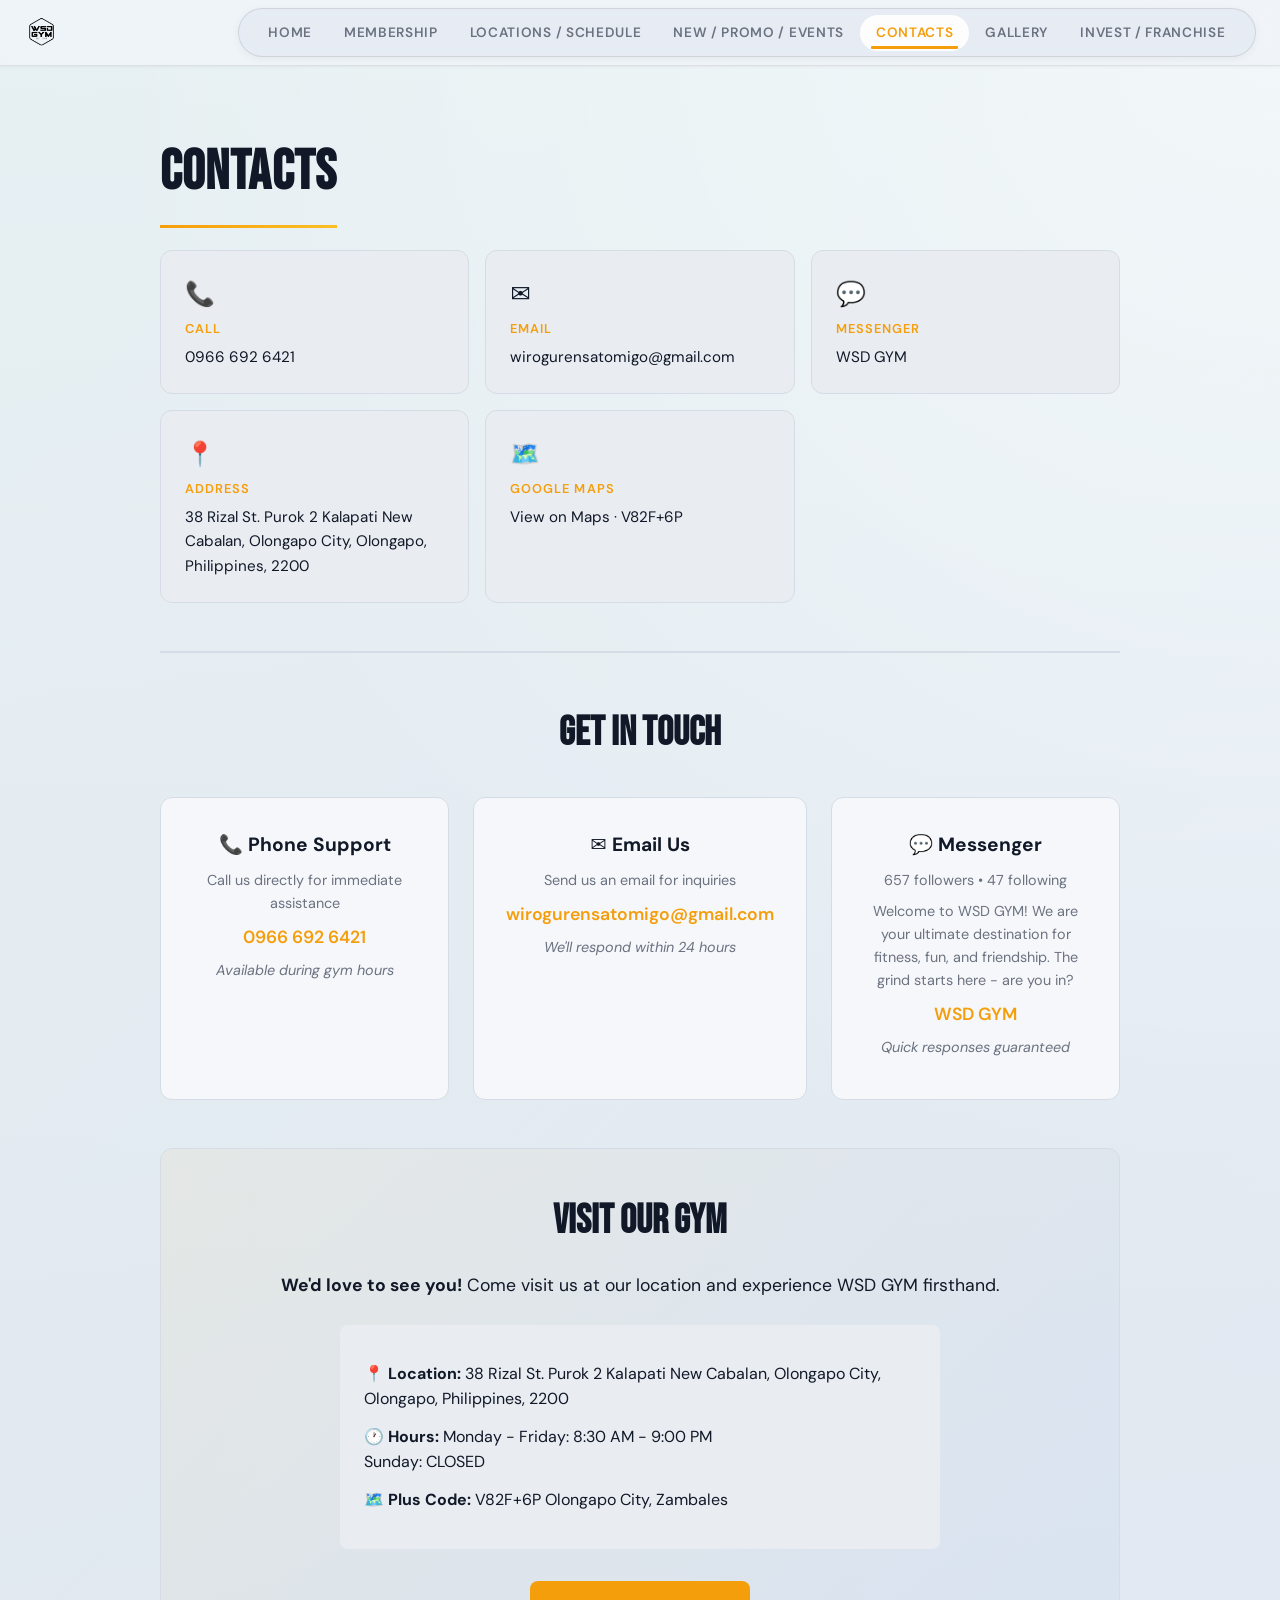
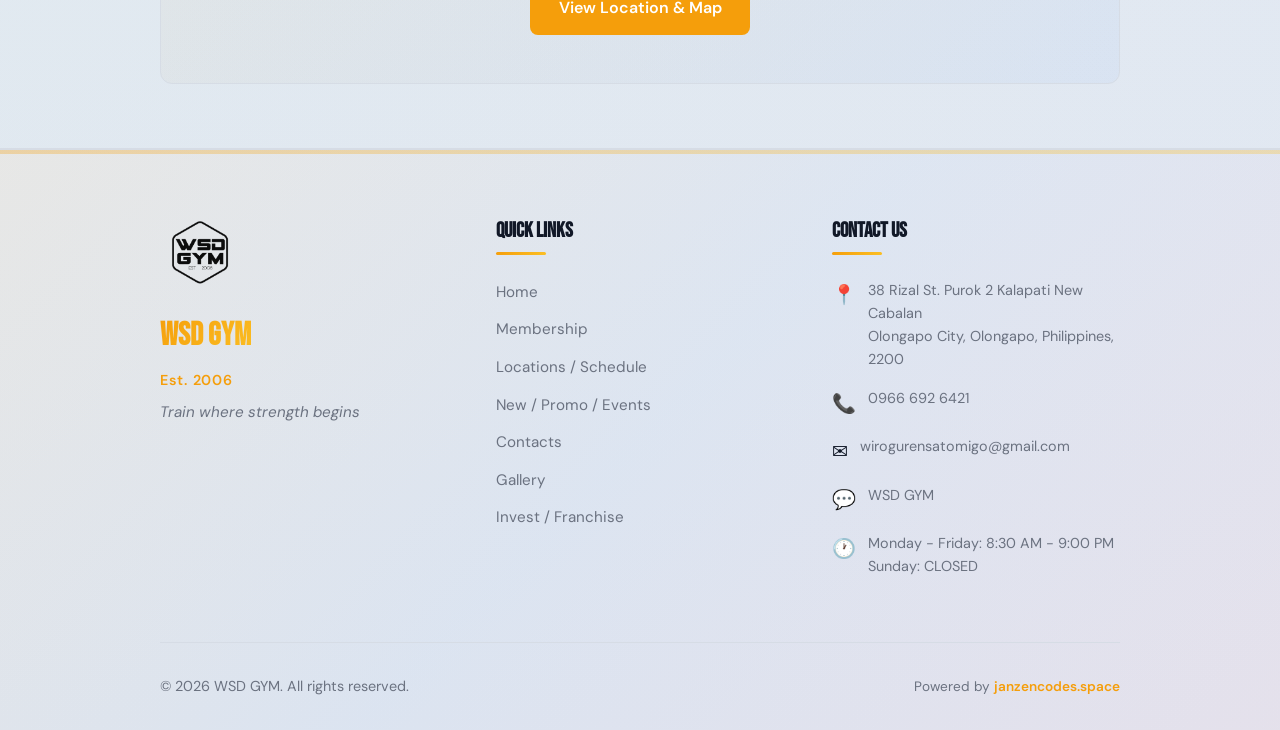
==== commit 4d5127cc: "Add files via upload" ====
--- a/contacts.html
+++ b/contacts.html
@@ -24,38 +24,10 @@
       <a href="locations.html" class="nav-link">Locations / Schedule</a>
       <a href="promo.html" class="nav-link">New / Promo / Events</a>
       <a href="contacts.html" class="nav-link active">Contacts</a>
-      <a href="video.html" class="nav-link">Video</a>
+      <a href="gallery.html" class="nav-link">Gallery</a>
       <a href="invest.html" class="nav-link">Invest / Franchise</a>
     </nav>
   </header>
-
-  <!-- Maintenance Notice -->
-  <div class="maintenance-notice">
-    <div class="maintenance-content">
-      <div class="maintenance-badge">⚠️ IMPORTANT NOTICE</div>
-      <h3 class="maintenance-title">Temporary Closure for Maintenance</h3>
-      <div class="maintenance-image">
-        <img src="maintenance.jpg" alt="WSD GYM Maintenance Notice" class="maintenance-img">
-      </div>
-      <div class="maintenance-details">
-        <p class="maintenance-text"><strong>Heads up, WSD Fam! 👊</strong></p>
-        <p class="maintenance-text">WSD GYM will be temporarily <strong>CLOSED</strong> as we repaint and do some maintenance 🛠️</p>
-        <p class="maintenance-text">We're making the gym better, cleaner, and stronger—just like our members 💪🔥</p>
-        <div class="maintenance-dates">
-          <div class="maintenance-date-item">
-            <span class="date-label">📅 Closed on:</span>
-            <span class="date-value">JAN 26</span>
-          </div>
-          <div class="maintenance-date-item">
-            <span class="date-label">✅ We'll be back on:</span>
-            <span class="date-value reopen">FEB 2</span>
-          </div>
-        </div>
-        <p class="maintenance-note">All enrolled members' expiration dates will be adjusted accordingly to cover the days of temporary closure.</p>
-        <p class="maintenance-thanks">Thanks for understanding. See you soon and let's get back to grinding! 💪</p>
-      </div>
-    </div>
-  </div>
 
   <main>
     <!-- CONTACTS -->
@@ -73,17 +45,17 @@
             <span class="contact-label">Email</span>
             <span class="contact-value">wirogurensatomigo@gmail.com</span>
           </a>
-          <a href="https://m.me/WSDGYM" target="_blank" rel="noopener" class="contact-card">
+          <a href="https://www.facebook.com/profile.php?id=100076062219549" target="_blank" rel="noopener" class="contact-card">
             <span class="contact-icon">💬</span>
             <span class="contact-label">Messenger</span>
             <span class="contact-value">WSD GYM</span>
           </a>
-          <a href="https://maps.google.com/?q=V82F+6P+Olongapo+City,+Zambales" target="_blank" rel="noopener" class="contact-card">
+          <a href="https://maps.google.com/?q=38+Rizal+St,+New+Cabalan,+Olongapo+City,+2200+Zambales" target="_blank" rel="noopener" class="contact-card">
             <span class="contact-icon">📍</span>
             <span class="contact-label">Address</span>
             <span class="contact-value">38 Rizal St. Purok 2 Kalapati New Cabalan, Olongapo City, Olongapo, Philippines, 2200</span>
           </a>
-          <a href="https://maps.google.com/?q=V82F+6P+Olongapo+City,+Zambales" target="_blank" rel="noopener" class="contact-card">
+          <a href="https://maps.google.com/?q=38+Rizal+St,+New+Cabalan,+Olongapo+City,+2200+Zambales" target="_blank" rel="noopener" class="contact-card">
             <span class="contact-icon">🗺️</span>
             <span class="contact-label">Google Maps</span>
             <span class="contact-value">View on Maps · V82F+6P</span>
@@ -108,8 +80,9 @@
             </div>
             <div class="contact-info-card">
               <h4>💬 Messenger</h4>
-              <p>Chat with us on Facebook Messenger</p>
-              <p class="contact-highlight"><a href="https://m.me/WSDGYM" target="_blank" rel="noopener">WSD GYM</a></p>
+              <p>657 followers • 47 following</p>
+              <p>Welcome to WSD GYM! We are your ultimate destination for fitness, fun, and friendship. The grind starts here - are you in?</p>
+              <p class="contact-highlight"><a href="https://www.facebook.com/profile.php?id=100076062219549" target="_blank" rel="noopener">WSD GYM</a></p>
               <p class="contact-hours">Quick responses guaranteed</p>
             </div>
           </div>
@@ -150,7 +123,7 @@
             <li><a href="locations.html">Locations / Schedule</a></li>
             <li><a href="promo.html">New / Promo / Events</a></li>
             <li><a href="contacts.html">Contacts</a></li>
-            <li><a href="video.html">Video</a></li>
+            <li><a href="gallery.html">Gallery</a></li>
             <li><a href="invest.html">Invest / Franchise</a></li>
           </ul>
         </div>
@@ -171,7 +144,7 @@
           </div>
           <div class="footer-contact-item">
             <span class="footer-icon">💬</span>
-            <p><a href="https://m.me/WSDGYM" target="_blank" rel="noopener">Facebook Messenger</a></p>
+            <p><a href="https://www.facebook.com/profile.php?id=100076062219549" target="_blank" rel="noopener">WSD GYM</a></p>
           </div>
           <div class="footer-contact-item">
             <span class="footer-icon">🕐</span>
--- a/styles.css
+++ b/styles.css
@@ -1,14 +1,14 @@
 /* --- Variables --- */
 :root {
-  --bg: #ffffff;
-  --bg-card: #f8f9fa;
-  --bg-card-hover: #f0f1f3;
-  --text: #1a1a1a;
+  --bg: #e9edf2;
+  --bg-card: #f5f7fa;
+  --bg-card-hover: #edf1f6;
+  --text: #111827;
   --text-muted: #6b7280;
   --accent: #f59e0b;
   --accent-dim: #d97706;
   --accent-glow: rgba(245, 158, 11, 0.25);
-  --border: #e5e7eb;
+  --border: #d6dce5;
   --font-display: 'Bebas Neue', sans-serif;
   --font-body: 'DM Sans', system-ui, sans-serif;
   /* Enhanced Color Palette */
@@ -30,7 +30,9 @@
 body {
   margin: 0;
   font-family: var(--font-body);
-  background: var(--bg);
+  background:
+    radial-gradient(circle at top right, rgba(255, 255, 255, 0.65) 0%, transparent 45%),
+    linear-gradient(180deg, #eef2f6 0%, #e4e9f0 100%);
   color: var(--text);
   line-height: 1.6;
   overflow-x: hidden;
@@ -124,7 +126,7 @@
   align-items: center;
   justify-content: space-between;
   padding: 0.5rem 1.5rem;
-  background: rgba(255, 255, 255, 0.85);
+  background: rgba(240, 244, 249, 0.88);
   -webkit-backdrop-filter: blur(20px) saturate(160%);
   backdrop-filter: blur(20px) saturate(160%);
   border-bottom: 1px solid rgba(0, 0, 0, 0.08);
@@ -133,7 +135,7 @@
 }
 
 .header.scrolled {
-  background: rgba(255, 255, 255, 0.95);
+  background: rgba(236, 241, 247, 0.96);
   box-shadow: 0 4px 20px rgba(0, 0, 0, 0.1);
   transform: translateY(0);
 }
@@ -177,7 +179,7 @@
   display: flex;
   gap: 0;
   align-items: center;
-  background: rgba(245, 245, 247, 0.9);
+  background: rgba(230, 236, 244, 0.92);
   border: 1px solid rgba(0, 0, 0, 0.1);
   border-radius: 50px;
   padding: 0.35rem 0.85rem;
@@ -331,8 +333,6 @@
     text-align: left;
   }
 }
-  .nav-link { padding: 0.75rem 1rem; font-size: 1rem; }
-}
 
 /* --- Sections --- */
 .section {
@@ -874,6 +874,13 @@
   margin-top: 0;
 }
 
+body.landing-page .hero-title .hero-title-line {
+  color: #313131;
+  text-shadow:
+    0 2px 16px rgba(0, 0, 0, 0.85),
+    0 1px 3px rgba(0, 0, 0, 0.9);
+}
+
 .hero-title-accent {
   display: inline-block;
   background: linear-gradient(90deg, #ffffff, var(--accent), #fbbf24, var(--accent));
@@ -910,16 +917,18 @@
 }
 
 .btn-secondary {
-  background: transparent;
-  color: var(--accent);
-  border: 2px solid var(--accent);
+  background: rgba(15, 23, 42, 0.88);
+  color: #ffffff;
+  border: 2px solid rgba(255, 255, 255, 0.65);
+  backdrop-filter: blur(4px);
 }
 
 .btn-secondary:hover {
-  background: var(--accent);
-  color: #ffffff;
+  background: #ffffff;
+  color: #111827;
+  border-color: #ffffff;
   transform: translateY(-3px) scale(1.02);
-  box-shadow: 0 10px 32px var(--accent-glow);
+  box-shadow: 0 10px 32px rgba(255, 255, 255, 0.25);
 }
 
 /* --- Buttons --- */
@@ -3042,6 +3051,55 @@
   }
 }
 
+/* Mobile-first usability polish */
+@media (max-width: 768px) {
+  .section {
+    padding: 4.5rem 1rem 3rem;
+  }
+
+  body:not(.landing-page) .section {
+    padding-top: 6.5rem;
+    min-height: auto;
+  }
+
+  .hero-content {
+    padding: 1.25rem 1rem;
+  }
+
+  .hero-sub {
+    font-size: 0.95rem;
+    line-height: 1.5;
+  }
+
+  .hero-actions {
+    flex-direction: column;
+    align-items: center;
+    gap: 0.75rem;
+  }
+
+  .hero-actions .btn,
+  .membership-card .btn,
+  .services-grid .btn,
+  .invest-buttons .btn {
+    width: min(100%, 320px);
+  }
+
+  .membership-grid {
+    grid-template-columns: 1fr;
+    gap: 1.25rem;
+  }
+
+  .membership-card-featured {
+    transform: none;
+  }
+
+  .schedule-row {
+    flex-direction: column;
+    align-items: flex-start;
+    gap: 0.25rem;
+  }
+}
+
 /* Maintenance Notice - Below Tagline Styling */
 body.landing-page .maintenance-notice {
   margin-top: 0;
@@ -3453,3 +3511,131 @@
   z-index: 9999;
   transition: width 0.1s ease;
 }
+
+/* --- Dedicated Gallery Page --- */
+.gallery-page-subtitle {
+  margin: -0.5rem 0 2rem;
+  color: var(--text-muted);
+  font-size: 1rem;
+  line-height: 1.6;
+}
+
+.gallery-block {
+  margin-bottom: 3rem;
+}
+
+.gallery-block-title {
+  font-family: var(--font-display);
+  font-size: 2rem;
+  margin: 0 0 1rem;
+  color: var(--text);
+}
+
+.photo-grid {
+  display: grid;
+  grid-template-columns: repeat(3, minmax(0, 1fr));
+  gap: 1rem;
+}
+
+.photo-card {
+  border-radius: 14px;
+  overflow: hidden;
+  border: 1px solid var(--border);
+  background: var(--bg-card);
+  box-shadow: 0 8px 20px rgba(0, 0, 0, 0.08);
+  transition: transform 0.25s ease, box-shadow 0.25s ease, border-color 0.25s ease;
+}
+
+.photo-card img {
+  width: 100%;
+  height: 260px;
+  object-fit: cover;
+  display: block;
+}
+
+.photo-card:hover {
+  transform: translateY(-4px);
+  border-color: rgba(245, 158, 11, 0.4);
+  box-shadow: 0 14px 30px rgba(245, 158, 11, 0.15);
+}
+
+.gallery-note {
+  margin: 1rem 0 0;
+  color: var(--text-muted);
+  font-size: 0.95rem;
+}
+
+/* Landing page: new gallery teaser */
+.new-gallery-section {
+  padding: 3.5rem 1.5rem 2.5rem;
+  background: linear-gradient(180deg, rgba(245, 158, 11, 0.05) 0%, rgba(245, 158, 11, 0.01) 100%);
+}
+
+.new-gallery-header {
+  text-align: center;
+  margin-bottom: 1.5rem;
+}
+
+.new-gallery-subtitle {
+  margin: -0.25rem 0 0;
+  color: var(--text-muted);
+}
+
+.new-gallery-grid {
+  display: grid;
+  grid-template-columns: repeat(3, minmax(0, 1fr));
+  gap: 1rem;
+}
+
+.new-gallery-card {
+  border-radius: 14px;
+  overflow: hidden;
+  border: 1px solid var(--border);
+  box-shadow: 0 8px 20px rgba(0, 0, 0, 0.08);
+  transition: transform 0.25s ease, box-shadow 0.25s ease, border-color 0.25s ease;
+}
+
+.new-gallery-card:hover {
+  transform: translateY(-4px);
+  box-shadow: 0 12px 28px rgba(245, 158, 11, 0.18);
+  border-color: rgba(245, 158, 11, 0.4);
+}
+
+.new-gallery-img {
+  width: 100%;
+  height: 240px;
+  object-fit: cover;
+}
+
+.new-gallery-actions {
+  margin-top: 1.25rem;
+  text-align: center;
+}
+
+@media (max-width: 900px) {
+  .photo-grid {
+    grid-template-columns: repeat(2, minmax(0, 1fr));
+  }
+}
+
+@media (max-width: 600px) {
+  .gallery-block-title {
+    font-size: 1.6rem;
+  }
+
+  .photo-grid {
+    grid-template-columns: 1fr;
+  }
+
+  .photo-card img {
+    height: 220px;
+  }
+
+  .new-gallery-grid {
+    grid-template-columns: 1fr;
+  }
+
+  .new-gallery-img {
+    height: 210px;
+  }
+}
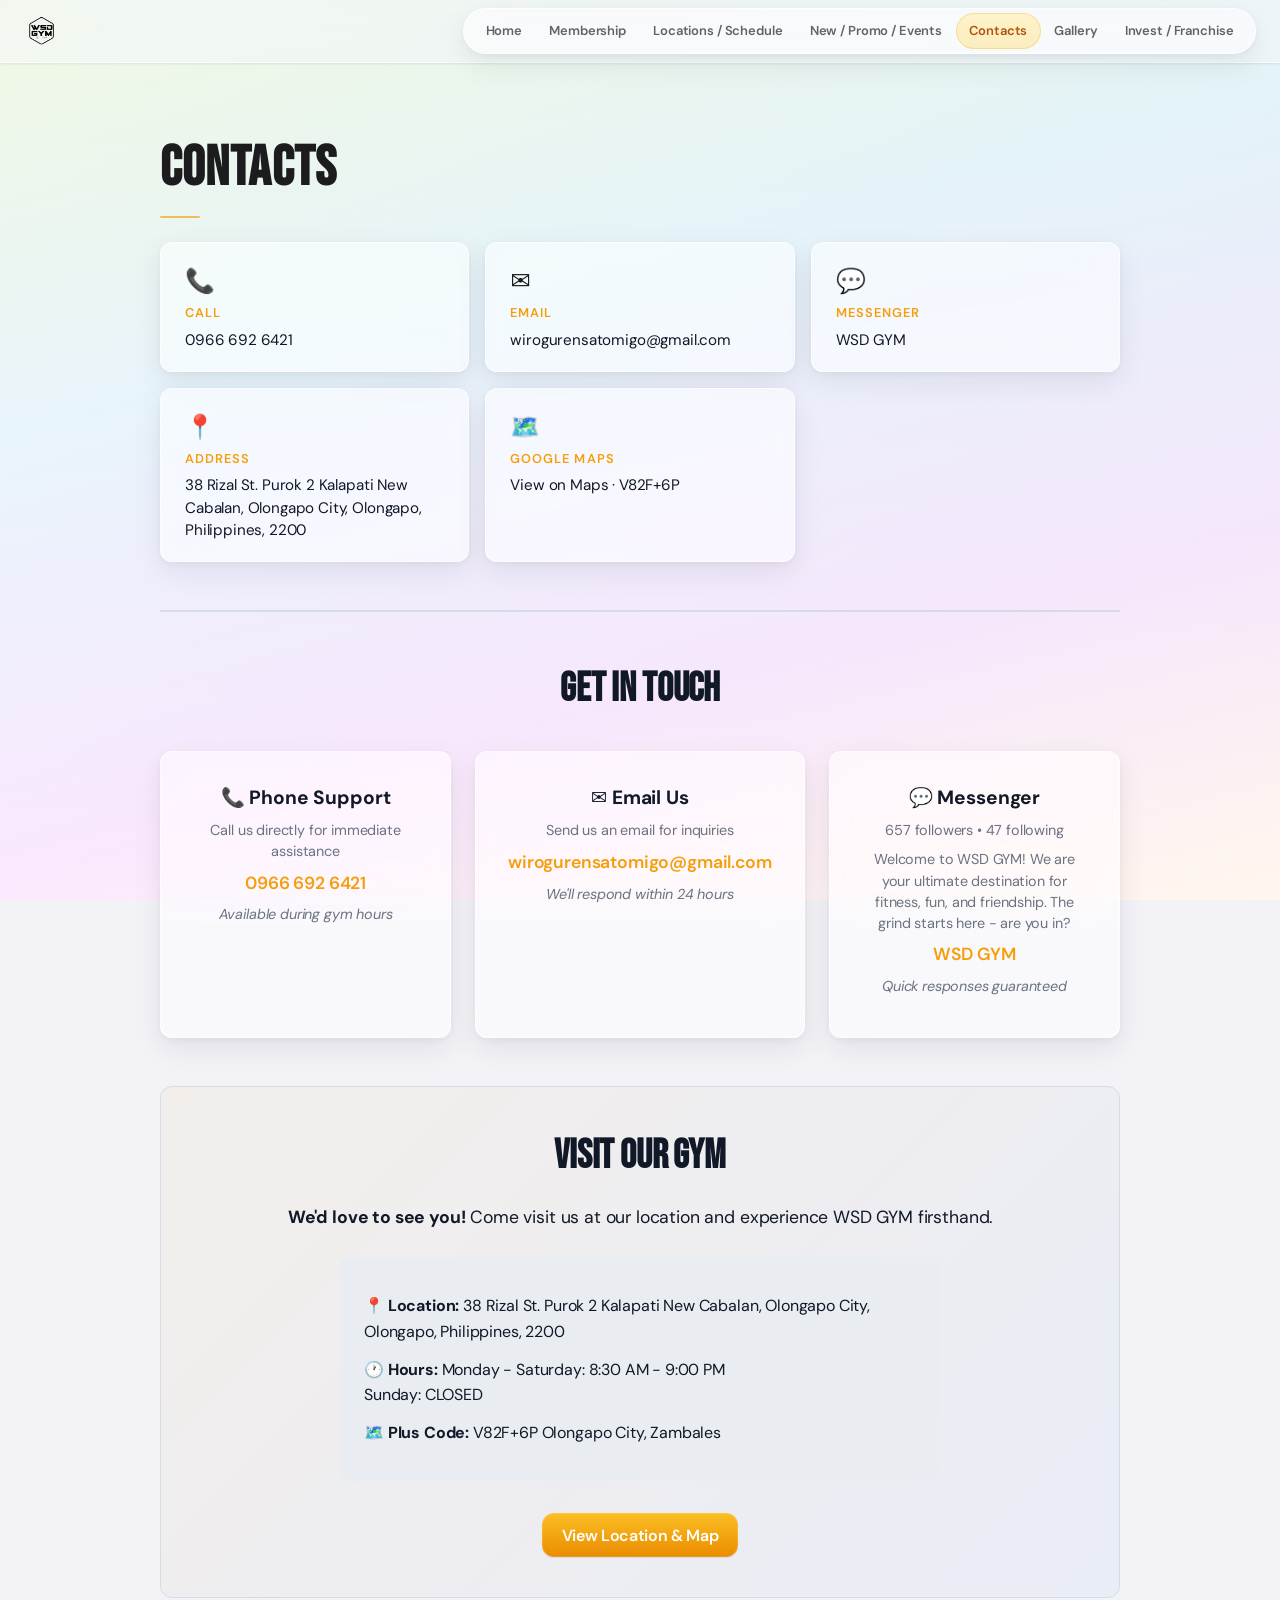
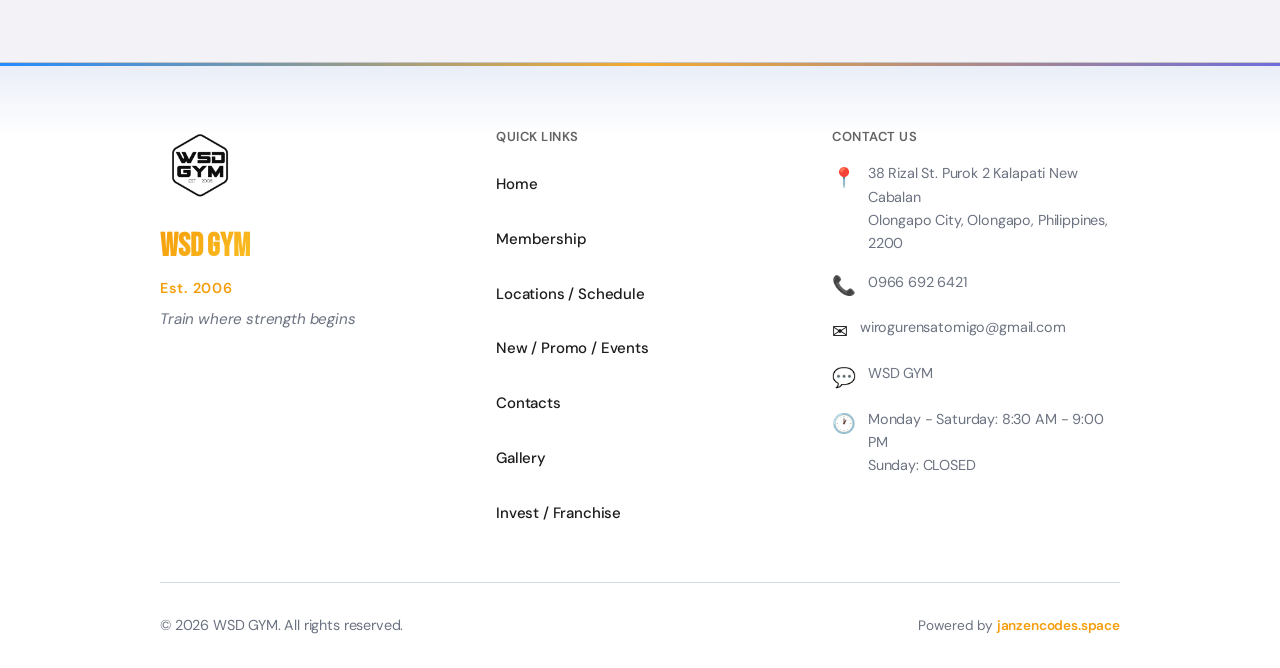
==== commit a6e7d275: "Add files via upload" ====
--- a/contacts.html
+++ b/contacts.html
@@ -95,7 +95,7 @@
             <p><strong>We'd love to see you!</strong> Come visit us at our location and experience WSD GYM firsthand.</p>
             <div class="visit-details">
               <p><strong>📍 Location:</strong> 38 Rizal St. Purok 2 Kalapati New Cabalan, Olongapo City, Olongapo, Philippines, 2200</p>
-              <p><strong>🕐 Hours:</strong> Monday - Friday: 8:30 AM - 9:00 PM<br>Sunday: CLOSED</p>
+              <p><strong>🕐 Hours:</strong> Monday - Saturday: 8:30 AM - 9:00 PM<br>Sunday: CLOSED</p>
               <p><strong>🗺️ Plus Code:</strong> V82F+6P Olongapo City, Zambales</p>
             </div>
             <a href="locations.html" class="btn btn-primary">View Location & Map</a>
@@ -148,7 +148,7 @@
           </div>
           <div class="footer-contact-item">
             <span class="footer-icon">🕐</span>
-            <p>Monday - Friday: 8:30 AM - 9:00 PM<br>Sunday: CLOSED</p>
+            <p>Monday - Saturday: 8:30 AM - 9:00 PM<br>Sunday: CLOSED</p>
           </div>
         </div>
       </div>
--- a/styles.css
+++ b/styles.css
@@ -22,24 +22,57 @@
   --gradient-primary: linear-gradient(135deg, #f59e0b 0%, #fbbf24 100%);
   --gradient-secondary: linear-gradient(135deg, #3b82f6 0%, #8b5cf6 100%);
   --gradient-warm: linear-gradient(135deg, #f59e0b 0%, #ef4444 50%, #ec4899 100%);
+  --gradient-mesh: linear-gradient(165deg, #fefce8 0%, #eff6ff 35%, #fae8ff 70%, #fff7ed 100%);
+  --gradient-hero-mesh: linear-gradient(135deg, rgba(14, 165, 233, 0.35) 0%, rgba(245, 158, 11, 0.25) 45%, rgba(139, 92, 246, 0.3) 100%);
+  /* iOS system–inspired accents (vibrant but structured) */
+  --ios-blue: #007aff;
+  --ios-teal: #5ac8fa;
+  --ios-indigo: #5856d6;
+  --ios-pink: #ff2d55;
+  --ios-green: #34c759;
+  /* iOS-style surfaces & rhythm */
+  --ios-bg: #f2f2f7;
+  --ios-elevated: #ffffff;
+  --ios-secondary-fill: rgba(120, 120, 128, 0.12);
+  --ios-separator: rgba(60, 60, 67, 0.29);
+  --ios-label: #1c1c1e;
+  --ios-secondary-label: #636366;
+  --tint-amber: rgba(245, 158, 11, 0.14);
+  --tint-blue: rgba(0, 122, 255, 0.1);
+  --tint-violet: rgba(88, 86, 214, 0.1);
+  --tint-teal: rgba(90, 200, 250, 0.12);
+  --radius-ios: 12px;
+  --radius-ios-sm: 10px;
+  --shadow-ios-sm: 0 1px 2px rgba(0, 0, 0, 0.04), 0 1px 3px rgba(0, 0, 0, 0.06);
+  --shadow-ios-md: 0 4px 12px rgba(0, 0, 0, 0.08), 0 2px 4px rgba(0, 0, 0, 0.04);
+  --shadow-ios-press: 0 1px 1px rgba(0, 0, 0, 0.08);
+  --tap-size: 44px;
 }
 
 /* --- Reset & Base --- */
 *, *::before, *::after { box-sizing: border-box; }
-html { scroll-behavior: smooth; }
+html {
+  scroll-behavior: smooth;
+  color-scheme: light;
+}
 body {
   margin: 0;
   font-family: var(--font-body);
-  background:
-    radial-gradient(circle at top right, rgba(255, 255, 255, 0.65) 0%, transparent 45%),
-    linear-gradient(180deg, #eef2f6 0%, #e4e9f0 100%);
-  color: var(--text);
-  line-height: 1.6;
+  background: var(--gradient-mesh);
+  background-color: var(--ios-bg);
+  background-attachment: fixed;
+  color: var(--ios-label);
+  line-height: 1.47;
+  letter-spacing: -0.01em;
   overflow-x: hidden;
+  -webkit-font-smoothing: antialiased;
 }
 
 img { max-width: 100%; height: auto; display: block; }
 a { color: inherit; text-decoration: none; }
+a, button {
+  -webkit-tap-highlight-color: transparent;
+}
 
 /* --- Animations --- */
 @keyframes fadeInUp {
@@ -126,46 +159,29 @@
   align-items: center;
   justify-content: space-between;
   padding: 0.5rem 1.5rem;
-  background: rgba(240, 244, 249, 0.88);
-  -webkit-backdrop-filter: blur(20px) saturate(160%);
-  backdrop-filter: blur(20px) saturate(160%);
+  background: rgba(242, 242, 247, 0.82);
+  -webkit-backdrop-filter: blur(20px) saturate(180%);
+  backdrop-filter: blur(20px) saturate(180%);
   border-bottom: 1px solid rgba(0, 0, 0, 0.08);
-  box-shadow: 0 1px 3px rgba(0, 0, 0, 0.05);
-  transition: background 0.3s ease, box-shadow 0.3s ease, transform 0.3s ease;
+  box-shadow: var(--shadow-ios-sm);
+  transition: background 0.25s ease, box-shadow 0.25s ease;
 }
 
 .header.scrolled {
-  background: rgba(236, 241, 247, 0.96);
-  box-shadow: 0 4px 20px rgba(0, 0, 0, 0.1);
-  transform: translateY(0);
+  background: rgba(242, 242, 247, 0.94);
+  box-shadow: var(--shadow-ios-sm);
 }
 
 
 .logo-link {
   display: flex;
   align-items: center;
-  transition: transform 0.3s ease;
+  transition: opacity 0.2s ease;
   position: relative;
 }
 
-.logo-link::before {
-  content: '';
-  position: absolute;
-  inset: -8px;
-  border-radius: 12px;
-  background: var(--accent-glow);
-  opacity: 0;
-  transition: opacity 0.3s ease;
-  z-index: -1;
-}
-
-.logo-link:hover { 
-  transform: scale(1.05);
-}
-
-.logo-link:hover::before {
-  opacity: 0.2;
-  animation: pulseGlow 2s ease-in-out infinite;
+.logo-link:hover {
+  opacity: 0.85;
 }
 
 .logo {
@@ -179,83 +195,37 @@
   display: flex;
   gap: 0;
   align-items: center;
-  background: rgba(230, 236, 244, 0.92);
-  border: 1px solid rgba(0, 0, 0, 0.1);
-  border-radius: 50px;
-  padding: 0.35rem 0.85rem;
-  backdrop-filter: blur(10px);
-  box-shadow: 0 2px 8px rgba(0, 0, 0, 0.05);
+  background: rgba(255, 255, 255, 0.72);
+  border: 1px solid rgba(0, 0, 0, 0.06);
+  border-radius: 980px;
+  padding: 0.25rem 0.5rem;
+  backdrop-filter: blur(12px);
+  box-shadow: var(--shadow-ios-sm);
 }
 
 .nav-link {
   position: relative;
-  padding: 0.45rem 1rem;
-  font-size: 0.85rem;
+  padding: 0.5rem 0.85rem;
+  min-height: 36px;
+  min-width: 0;
+  font-size: 0.8125rem;
   font-weight: 600;
-  color: var(--text-muted);
-  text-transform: uppercase;
-  letter-spacing: 0.05em;
-  border-radius: 30px;
-  transition: color 0.3s, background 0.3s, transform 0.2s ease;
-  overflow: hidden;
+  color: var(--ios-secondary-label);
+  letter-spacing: -0.01em;
+  border-radius: 980px;
+  transition: color 0.2s ease, background 0.2s ease;
   text-decoration: none;
 }
 
-.nav-link::before {
-  content: '';
-  position: absolute;
-  top: 50%;
-  left: 50%;
-  width: 0;
-  height: 0;
-  border-radius: 50%;
-  background: var(--accent-glow);
-  transform: translate(-50%, -50%);
-  transition: width 0.6s ease, height 0.6s ease;
-  z-index: -1;
-}
-
-.nav-link::after {
-  content: '';
-  position: absolute;
-  bottom: 4px;
-  left: 50%;
-  width: 0;
-  height: 2px;
-  background: var(--accent);
-  border-radius: 1px;
-  transition: width 0.3s ease, left 0.3s ease;
-}
-
 .nav-link:hover {
-  color: var(--text);
-  background: rgba(255, 255, 255, 0.8);
+  color: var(--ios-label);
+  background: rgba(0, 0, 0, 0.04);
 }
 
 .nav-link.active {
-  color: var(--accent);
-  background: rgba(255, 255, 255, 0.9);
-  position: relative;
-}
-
-.nav-link.active::after {
-  width: 80%;
-  left: 10%;
-  background: var(--accent);
-  height: 3px;
-  bottom: 2px;
-}
-
-
-.nav-link:hover::before {
-  width: 300px;
-  height: 300px;
-}
-
-.nav-link:hover::after,
-.nav-link.active::after {
-  width: 80%;
-  left: 10%;
+  color: #b45309;
+  background: linear-gradient(180deg, rgba(254, 243, 199, 0.95) 0%, rgba(252, 211, 77, 0.35) 100%);
+  box-shadow: 0 0 0 1px rgba(245, 158, 11, 0.25) inset;
 }
 
 /* Mobile menu button */
@@ -314,9 +284,9 @@
     flex-direction: column;
     align-items: stretch;
     padding: 2rem 1.5rem;
-    background: var(--bg-card);
-    border-left: 1px solid var(--border);
-    border-radius: 0 0 0 20px;
+    background: rgba(255, 255, 255, 0.98);
+    border-left: 1px solid var(--ios-separator);
+    border-radius: 0 0 0 16px;
     transform: translateX(100%);
     transition: transform 0.3s ease;
     box-shadow: -4px 4px 20px rgba(0, 0, 0, 0.15);
@@ -356,7 +326,7 @@
   font-size: clamp(2.5rem, 6vw, 3.5rem);
   letter-spacing: 0.02em;
   margin: 0 0 2rem;
-  color: var(--text);
+  color: var(--ios-label);
 }
 
 /* --- Scroll reveal --- */
@@ -387,6 +357,7 @@
 .reveal-section .event-card,
 .reveal-section .contact-info-card,
 .reveal-section .video-item,
+.reveal-section .video-list-group,
 .reveal-section .franchise-card,
 .reveal-section .quick-info-card {
   opacity: 0;
@@ -456,6 +427,8 @@
 .reveal-section.in-view .video-item:nth-child(1) { opacity: 1; transform: translateY(0); transition-delay: 0.1s; }
 .reveal-section.in-view .video-item:nth-child(2) { opacity: 1; transform: translateY(0); transition-delay: 0.2s; }
 .reveal-section.in-view .video-item:nth-child(3) { opacity: 1; transform: translateY(0); transition-delay: 0.3s; }
+
+.reveal-section.in-view .video-list-group { opacity: 1; transform: translateY(0); transition-delay: 0.12s; }
 
 .reveal-section.in-view .franchise-card:nth-child(1) { opacity: 1; transform: translateY(0); transition-delay: 0.1s; }
 .reveal-section.in-view .franchise-card:nth-child(2) { opacity: 1; transform: translateY(0); transition-delay: 0.2s; }
@@ -555,10 +528,9 @@
   font-size: 0.9rem;
   text-transform: uppercase;
   letter-spacing: 0.1em;
-  border-radius: 25px;
+  border-radius: 980px;
   margin-bottom: 1rem;
-  box-shadow: 0 4px 15px rgba(245, 158, 11, 0.3);
-  animation: pulseGlow 2s ease-in-out infinite;
+  box-shadow: var(--shadow-ios-sm);
 }
 
 .maintenance-title {
@@ -618,9 +590,9 @@
 }
 
 .maintenance-date-item:hover {
-  transform: translateY(-4px);
-  box-shadow: 0 8px 24px rgba(245, 158, 11, 0.2);
-  border-color: var(--accent);
+  transform: translateY(-2px);
+  box-shadow: var(--shadow-ios-md);
+  border-color: rgba(0, 0, 0, 0.1);
 }
 
 .date-label {
@@ -742,12 +714,12 @@
   pointer-events: none;
 }
 
-/* Overlay for text readability */
+/* Overlay: readable type + modern color wash */
 .hero-bg::before {
   content: '';
   position: absolute;
   inset: 0;
-  background: linear-gradient(180deg, rgba(0, 0, 0, 0.4) 0%, rgba(0, 0, 0, 0.6) 100%);
+  background: linear-gradient(180deg, rgba(15, 23, 42, 0.45) 0%, rgba(15, 23, 42, 0.72) 55%, rgba(15, 23, 42, 0.88) 100%);
   pointer-events: none;
 }
 
@@ -755,9 +727,10 @@
   content: '';
   position: absolute;
   inset: 0;
-  background: radial-gradient(circle at 50% 50%, rgba(245, 158, 11, 0.15) 0%, transparent 70%);
+  background: var(--gradient-hero-mesh);
   pointer-events: none;
-  opacity: 0.8;
+  opacity: 0.55;
+  mix-blend-mode: soft-light;
 }
 
 .hero-content { 
@@ -854,7 +827,7 @@
   color: var(--accent);
   margin: 0 0 1rem;
   letter-spacing: 0.05em;
-  animation: fadeInUp 0.8s ease 0.2s forwards, pulseGlow 2.5s ease-in-out 1.2s infinite;
+  animation: fadeInUp 0.8s ease 0.2s forwards;
   opacity: 0;
 }
 
@@ -917,69 +890,58 @@
 }
 
 .btn-secondary {
-  background: rgba(15, 23, 42, 0.88);
+  background: rgba(255, 255, 255, 0.22);
   color: #ffffff;
-  border: 2px solid rgba(255, 255, 255, 0.65);
-  backdrop-filter: blur(4px);
+  border: 1px solid rgba(255, 255, 255, 0.45);
+  backdrop-filter: blur(8px);
 }
 
 .btn-secondary:hover {
-  background: #ffffff;
-  color: #111827;
-  border-color: #ffffff;
-  transform: translateY(-3px) scale(1.02);
-  box-shadow: 0 10px 32px rgba(255, 255, 255, 0.25);
-}
-
-/* --- Buttons --- */
+  background: rgba(255, 255, 255, 0.32);
+  border-color: rgba(255, 255, 255, 0.55);
+}
+
+.btn-secondary:active {
+  opacity: 0.92;
+}
+
+/* --- Buttons (filled / secondary — iOS-like tap targets & feedback) --- */
 .btn {
-  display: inline-block;
-  padding: 0.9rem 1.8rem;
+  display: inline-flex;
+  align-items: center;
+  justify-content: center;
+  padding: 0 1.25rem;
+  min-height: var(--tap-size);
   font-family: var(--font-body);
   font-size: 1rem;
   font-weight: 600;
-  border-radius: 8px;
+  letter-spacing: -0.02em;
+  border-radius: var(--radius-ios);
   border: none;
   cursor: pointer;
-  transition: transform 0.2s, box-shadow 0.2s;
-}
-
-.btn-primary {
-  background: var(--accent);
-  color: #ffffff;
-}
-
-.btn {
+  transition: background 0.2s ease, opacity 0.2s ease, transform 0.15s ease;
   position: relative;
   overflow: hidden;
 }
 
-.btn::before {
-  content: '';
-  position: absolute;
-  top: 0;
-  left: -100%;
-  width: 100%;
-  height: 100%;
-  background: linear-gradient(90deg, transparent, rgba(255,255,255,0.25), transparent);
-  transition: left 0.5s ease;
-}
-
-.btn:hover::before { left: 100%; }
+.btn-primary {
+  background: linear-gradient(180deg, #fbbf24 0%, #ea8c00 100%);
+  color: #ffffff;
+  box-shadow: var(--shadow-ios-press), 0 0 0 1px rgba(255, 255, 255, 0.12) inset;
+}
 
 .btn-primary:hover {
-  transform: translateY(-3px) scale(1.02);
-  box-shadow: 0 10px 32px var(--accent-glow);
-  animation: glow 1.5s ease-in-out infinite;
+  filter: brightness(1.06) saturate(1.05);
 }
 
 .btn-primary:active {
-  transform: translateY(-1px) scale(0.98);
+  transform: scale(0.98);
+  filter: brightness(0.96);
 }
 
 /* --- Membership --- */
 .membership {
-  background: linear-gradient(135deg, rgba(245, 158, 11, 0.05) 0%, rgba(59, 130, 246, 0.05) 100%);
+  background: linear-gradient(180deg, rgba(245, 158, 11, 0.06) 0%, transparent 60%);
 }
 
 .membership-grid {
@@ -991,14 +953,15 @@
 }
 
 .membership-card {
-  background: var(--bg);
-  border: 2px solid var(--border);
-  border-radius: 16px;
+  background: var(--ios-elevated);
+  border: 1px solid rgba(0, 0, 0, 0.06);
+  border-radius: var(--radius-ios);
   padding: 2rem;
   text-align: center;
   position: relative;
-  transition: transform 0.3s ease, box-shadow 0.3s ease, border-color 0.3s ease;
+  transition: box-shadow 0.25s ease, transform 0.2s ease;
   overflow: hidden;
+  box-shadow: var(--shadow-ios-sm);
 }
 
 .membership-card::before {
@@ -1007,10 +970,10 @@
   top: 0;
   left: 0;
   right: 0;
-  height: 4px;
+  height: 3px;
   background: var(--gradient-primary);
   transform: scaleX(0);
-  transition: transform 0.3s ease;
+  transition: transform 0.25s ease;
 }
 
 .membership-card:hover::before {
@@ -1018,39 +981,37 @@
 }
 
 .membership-card:hover {
-  transform: translateY(-8px) scale(1.02);
-  box-shadow: 0 20px 40px rgba(245, 158, 11, 0.2);
-  border-color: var(--accent);
+  transform: translateY(-2px);
+  box-shadow: var(--shadow-ios-md);
 }
 
 .membership-card-featured {
-  border-color: var(--accent);
-  background: linear-gradient(135deg, rgba(245, 158, 11, 0.05) 0%, rgba(255, 255, 255, 1) 100%);
-  transform: scale(1.05);
+  border-color: rgba(245, 158, 11, 0.35);
+  background: var(--ios-elevated);
+  transform: none;
+  box-shadow: var(--shadow-ios-sm), 0 0 0 1px rgba(245, 158, 11, 0.12);
 }
 
 .membership-card-featured::before {
   transform: scaleX(1);
-  background: var(--gradient-warm);
+  background: var(--gradient-primary);
 }
 
 .membership-badge {
   display: inline-block;
-  padding: 0.4rem 1rem;
+  padding: 0.35rem 0.75rem;
   background: var(--gradient-primary);
   color: #ffffff;
-  font-size: 0.75rem;
+  font-size: 0.6875rem;
   font-weight: 700;
   text-transform: uppercase;
-  letter-spacing: 0.1em;
-  border-radius: 20px;
+  letter-spacing: 0.06em;
+  border-radius: 980px;
   margin-bottom: 1rem;
-  box-shadow: 0 4px 12px rgba(245, 158, 11, 0.3);
 }
 
 .membership-card-featured .membership-badge {
   background: var(--gradient-warm);
-  box-shadow: 0 4px 12px rgba(236, 72, 153, 0.3);
 }
 
 .membership-title {
@@ -1095,8 +1056,7 @@
   margin: -1rem 0 1.5rem;
   padding: 0.75rem 1rem;
   background: var(--gradient-warm);
-  border-radius: 8px;
-  animation: pulseGlow 2s ease-in-out infinite;
+  border-radius: var(--radius-ios-sm);
 }
 
 .membership-promo .promo-text {
@@ -1128,7 +1088,6 @@
 
 .membership-features li:hover {
   color: var(--accent);
-  padding-left: 0.5rem;
 }
 
 .membership-card .btn {
@@ -1167,11 +1126,18 @@
 }
 
 .membership-pricing-image {
-  max-width: 100%;
+  display: block;
+  max-width: min(88%, 640px);
+  width: auto;
   height: auto;
-  border-radius: 12px;
-  box-shadow: 0 8px 24px rgba(0, 0, 0, 0.15);
-  border: 1px solid var(--border);
+  margin-inline: auto;
+  padding: 0.5rem;
+  background: rgba(255, 255, 255, 0.8);
+  border-radius: calc(var(--radius-ios) + 2px);
+  box-shadow: var(--shadow-ios-md);
+  border: 1px solid rgba(255, 255, 255, 0.85);
+  outline: 1px solid rgba(0, 122, 255, 0.12);
+  object-fit: contain;
 }
 
 /* Tabata Section */
@@ -1212,15 +1178,24 @@
 }
 
 .tabata-image {
-  border-radius: 12px;
+  border-radius: var(--radius-ios);
   overflow: hidden;
-  box-shadow: 0 8px 24px rgba(0, 0, 0, 0.15);
+  padding: 0.6rem;
+  background: rgba(255, 255, 255, 0.78);
+  box-shadow: var(--shadow-ios-md);
+  border: 1px solid rgba(255, 255, 255, 0.85);
+  outline: 1px solid rgba(88, 86, 214, 0.14);
+  aspect-ratio: 4 / 3;
+  max-height: 360px;
 }
 
 .tabata-img {
   width: 100%;
-  height: auto;
+  height: 100%;
+  object-fit: contain;
+  object-position: center;
   display: block;
+  border-radius: calc(var(--radius-ios-sm) - 2px);
 }
 
 .tabata-pricing {
@@ -1437,17 +1412,17 @@
 }
 
 .faq-item {
-  background: var(--bg-card);
-  border: 1px solid var(--border);
-  border-radius: 12px;
+  background: var(--ios-elevated);
+  border: 1px solid rgba(0, 0, 0, 0.06);
+  border-radius: var(--radius-ios);
   padding: 1.5rem;
   margin-bottom: 1rem;
-  transition: border-color 0.3s ease, box-shadow 0.3s ease;
+  transition: box-shadow 0.25s ease;
+  box-shadow: var(--shadow-ios-sm);
 }
 
 .faq-item:hover {
-  border-color: var(--accent);
-  box-shadow: 0 4px 12px rgba(245, 158, 11, 0.1);
+  box-shadow: var(--shadow-ios-md);
 }
 
 .faq-question {
@@ -1464,38 +1439,25 @@
 }
 
 /* --- Locations --- */
-.locations { background: var(--bg-card); }
+.locations {
+  background: linear-gradient(180deg, rgba(0, 122, 255, 0.05) 0%, transparent 50%);
+}
 
 .location-card {
-  background: var(--bg);
-  border: 1px solid var(--border);
-  border-radius: 12px;
+  background: var(--ios-elevated);
+  border: 1px solid rgba(0, 0, 0, 0.06);
+  border-radius: var(--radius-ios);
   padding: 1.75rem;
   margin-bottom: 1.5rem;
-  transition: transform 0.3s ease, box-shadow 0.3s ease, border-color 0.3s;
+  transition: box-shadow 0.25s ease, transform 0.2s ease;
   position: relative;
   overflow: hidden;
-}
-
-.location-card::before {
-  content: '';
-  position: absolute;
-  top: 0;
-  left: -100%;
-  width: 100%;
-  height: 100%;
-  background: linear-gradient(90deg, transparent, rgba(245, 158, 11, 0.05), transparent);
-  transition: left 0.5s ease;
-}
-
-.location-card:hover::before {
-  left: 100%;
+  box-shadow: var(--shadow-ios-sm);
 }
 
 .location-card:hover {
-  transform: translateY(-4px) scale(1.01);
-  box-shadow: 0 12px 32px rgba(0,0,0,0.1);
-  border-color: rgba(245, 158, 11, 0.4);
+  transform: translateY(-2px);
+  box-shadow: var(--shadow-ios-md);
 }
 
 .location-card h3 {
@@ -1518,7 +1480,10 @@
   transition: color 0.25s, transform 0.25s ease;
 }
 
-.link-map:hover { color: #fbbf24; transform: translateX(6px); }
+.link-map:hover {
+  color: var(--accent-dim);
+  opacity: 0.92;
+}
 
 .schedule-note {
   color: var(--text-muted);
@@ -1536,8 +1501,8 @@
 }
 
 .map-container:hover {
-  transform: translateY(-4px);
-  box-shadow: 0 15px 40px rgba(245, 158, 11, 0.2);
+  transform: translateY(-2px);
+  box-shadow: var(--shadow-ios-md);
 }
 
 .gym-map {
@@ -1551,9 +1516,10 @@
 .schedule-section {
   margin: 3rem 0;
   padding: 2rem;
-  background: var(--bg-card);
-  border-radius: 12px;
-  border: 1px solid var(--border);
+  background: var(--ios-elevated);
+  border-radius: var(--radius-ios);
+  border: 1px solid rgba(0, 0, 0, 0.06);
+  box-shadow: var(--shadow-ios-sm);
 }
 
 .schedule-title {
@@ -1619,20 +1585,20 @@
 .facility-card {
   text-align: center;
   padding: 1.5rem 1rem;
-  background: var(--bg-card);
-  border: 1px solid var(--border);
-  border-radius: 12px;
-  transition: transform 0.3s ease, box-shadow 0.3s ease;
+  background: var(--ios-elevated);
+  border: 1px solid rgba(0, 0, 0, 0.06);
+  border-radius: var(--radius-ios);
+  transition: box-shadow 0.25s ease, transform 0.2s ease;
   display: flex;
   flex-direction: column;
   justify-content: center;
   min-height: 160px;
+  box-shadow: var(--shadow-ios-sm);
 }
 
 .facility-card:hover {
-  transform: translateY(-4px);
-  box-shadow: 0 8px 24px rgba(245, 158, 11, 0.15);
-  border-color: var(--accent);
+  transform: translateY(-2px);
+  box-shadow: var(--shadow-ios-md);
 }
 
 .facility-icon {
@@ -1657,9 +1623,10 @@
 .directions-section {
   margin: 3rem 0;
   padding: 2rem;
-  background: linear-gradient(135deg, rgba(245, 158, 11, 0.05) 0%, rgba(59, 130, 246, 0.05) 100%);
-  border-radius: 12px;
-  border: 1px solid var(--border);
+  background: var(--ios-elevated);
+  border-radius: var(--radius-ios);
+  border: 1px solid rgba(0, 0, 0, 0.06);
+  box-shadow: var(--shadow-ios-sm);
 }
 
 .directions-title {
@@ -1681,7 +1648,7 @@
 
 /* --- Promo --- */
 .promo {
-  background: linear-gradient(135deg, rgba(139, 92, 246, 0.03) 0%, rgba(236, 72, 153, 0.03) 100%);
+  background: linear-gradient(135deg, rgba(139, 92, 246, 0.06) 0%, rgba(236, 72, 153, 0.05) 50%, transparent 100%);
 }
 
 .promo-grid {
@@ -1691,37 +1658,22 @@
 }
 
 .promo-card {
-  background: var(--bg-card);
-  border: 1px solid var(--border);
-  border-radius: 12px;
+  background: var(--ios-elevated);
+  border: 1px solid rgba(0, 0, 0, 0.06);
+  border-radius: var(--radius-ios);
   overflow: hidden;
-  transition: background 0.25s, border-color 0.25s, transform 0.3s ease, box-shadow 0.3s ease;
+  transition: box-shadow 0.25s ease, transform 0.2s ease;
   position: relative;
+  box-shadow: var(--shadow-ios-sm);
 }
 
 .promo-card::before {
-  content: '';
-  position: absolute;
-  top: 0;
-  left: 0;
-  right: 0;
-  bottom: 0;
-  background: linear-gradient(135deg, rgba(245, 158, 11, 0.1) 0%, transparent 100%);
-  opacity: 0;
-  transition: opacity 0.3s ease;
-  z-index: 1;
-  pointer-events: none;
-}
-
-.promo-card:hover::before {
-  opacity: 1;
+  display: none;
 }
 
 .promo-card:hover {
-  background: var(--bg-card-hover);
-  border-color: rgba(245, 158, 11, 0.4);
-  transform: translateY(-6px) scale(1.02);
-  box-shadow: 0 16px 40px rgba(0,0,0,0.1);
+  transform: translateY(-2px);
+  box-shadow: var(--shadow-ios-md);
 }
 
 .promo-card > * {
@@ -1742,7 +1694,7 @@
   transition: filter 0.4s ease;
 }
 
-.promo-card:hover .promo-placeholder { filter: brightness(1.12); }
+.promo-card:hover .promo-placeholder { filter: brightness(1.03); }
 
 .promo-card p {
   padding: 1rem 1.25rem;
@@ -1756,10 +1708,9 @@
   margin-bottom: 3rem;
   padding: 2.5rem;
   background: var(--gradient-warm);
-  border-radius: 16px;
+  border-radius: var(--radius-ios);
   text-align: center;
-  box-shadow: 0 10px 40px rgba(245, 158, 11, 0.2);
-  animation: pulseGlow 3s ease-in-out infinite;
+  box-shadow: var(--shadow-ios-md);
 }
 
 .promo-highlight-content {
@@ -1802,8 +1753,7 @@
 }
 
 .promo-highlight .btn:hover {
-  background: rgba(255, 255, 255, 0.9);
-  transform: translateY(-3px) scale(1.02);
+  background: rgba(255, 255, 255, 0.95);
 }
 
 .promo-3plus1 {
@@ -1811,18 +1761,23 @@
 }
 
 .promo-image-container {
-  margin-bottom: 2rem;
-  border-radius: 12px;
+  margin: 0 auto 2rem;
+  max-width: min(100%, 640px);
+  border-radius: var(--radius-ios);
   overflow: hidden;
-  box-shadow: 0 8px 24px rgba(0, 0, 0, 0.3);
+  box-shadow: var(--shadow-ios-md);
+  border: 1px solid rgba(255, 255, 255, 0.12);
+  aspect-ratio: 4 / 3;
+  max-height: 420px;
 }
 
 .promo-main-image {
   width: 100%;
-  height: auto;
+  height: 100%;
+  min-height: 0;
+  object-fit: cover;
+  object-position: center;
   display: block;
-  max-width: 600px;
-  margin: 0 auto;
 }
 
 .promo-details {
@@ -1864,8 +1819,8 @@
 }
 
 .promo-link:hover {
-  color: #fbbf24;
-  transform: translateX(4px);
+  color: var(--accent-dim);
+  opacity: 0.9;
 }
 
 .promo-gradient-1 {
@@ -1915,16 +1870,17 @@
   display: flex;
   gap: 1.5rem;
   padding: 1.5rem;
-  background: var(--bg-card);
-  border: 1px solid var(--border);
-  border-radius: 12px;
-  transition: transform 0.3s ease, box-shadow 0.3s ease;
+  background: var(--ios-elevated);
+  border: 1px solid rgba(0, 0, 0, 0.06);
+  border-radius: var(--radius-ios);
+  transition: transform 0.25s ease, box-shadow 0.25s ease;
+  box-shadow: var(--shadow-ios-sm);
 }
 
 .event-card:hover {
-  transform: translateY(-4px);
-  box-shadow: 0 8px 24px rgba(245, 158, 11, 0.15);
-  border-color: var(--accent);
+  transform: translateY(-2px);
+  box-shadow: var(--shadow-ios-md);
+  border-color: rgba(0, 0, 0, 0.08);
 }
 
 .event-date {
@@ -1966,8 +1922,8 @@
 }
 
 /* --- Contacts --- */
-.contacts { 
-  background: linear-gradient(135deg, rgba(16, 185, 129, 0.03) 0%, rgba(59, 130, 246, 0.03) 100%);
+.contacts {
+  background: linear-gradient(180deg, rgba(16, 185, 129, 0.06) 0%, transparent 55%);
 }
 
 .contacts-grid {
@@ -1980,32 +1936,15 @@
   display: flex;
   flex-direction: column;
   gap: 0.35rem;
-  padding: 1.5rem;
-  background: var(--bg);
-  border: 1px solid var(--border);
-  border-radius: 12px;
-  transition: background 0.25s, border-color 0.25s, transform 0.3s ease, box-shadow 0.3s ease;
+  padding: 1.25rem 1.5rem;
+  min-height: var(--tap-size);
+  background: var(--ios-elevated);
+  border: 1px solid rgba(0, 0, 0, 0.06);
+  border-radius: var(--radius-ios);
+  transition: background 0.2s ease, box-shadow 0.2s ease;
   position: relative;
   overflow: hidden;
-}
-
-.contact-card::after {
-  content: '';
-  position: absolute;
-  top: 50%;
-  left: 50%;
-  width: 0;
-  height: 0;
-  border-radius: 50%;
-  background: var(--accent-glow);
-  transform: translate(-50%, -50%);
-  transition: width 0.6s ease, height 0.6s ease;
-  z-index: 0;
-}
-
-.contact-card:hover::after {
-  width: 300px;
-  height: 300px;
+  box-shadow: var(--shadow-ios-sm);
 }
 
 .contact-card > * {
@@ -2014,19 +1953,21 @@
 }
 
 .contact-card:hover {
-  background: var(--bg-card-hover);
-  border-color: rgba(245, 158, 11, 0.4);
-  transform: translateY(-4px) rotate(1deg);
-  box-shadow: 0 12px 32px rgba(0,0,0,0.1);
-}
-
-.contact-card .contact-icon { 
-  transition: transform 0.3s ease, rotate 0.3s ease;
+  background: #fafafa;
+  box-shadow: var(--shadow-ios-md);
+}
+
+.contact-card:active {
+  transform: scale(0.99);
+}
+
+.contact-card .contact-icon {
+  transition: transform 0.2s ease;
   display: inline-block;
 }
-.contact-card:hover .contact-icon { 
-  transform: scale(1.15) rotate(10deg);
-  animation: bounce 0.6s ease;
+
+.contact-card:hover .contact-icon {
+  transform: scale(1.05);
 }
 
 .contact-icon { font-size: 1.5rem; }
@@ -2065,17 +2006,18 @@
 
 .contact-info-card {
   padding: 2rem;
-  background: var(--bg-card);
-  border: 1px solid var(--border);
-  border-radius: 12px;
+  background: var(--ios-elevated);
+  border: 1px solid rgba(0, 0, 0, 0.06);
+  border-radius: var(--radius-ios);
   text-align: center;
-  transition: transform 0.3s ease, box-shadow 0.3s ease;
+  transition: box-shadow 0.25s ease, transform 0.2s ease;
+  box-shadow: var(--shadow-ios-sm);
 }
 
 .contact-info-card:hover {
-  transform: translateY(-4px);
-  box-shadow: 0 8px 24px rgba(245, 158, 11, 0.15);
-  border-color: var(--accent);
+  transform: translateY(-2px);
+  box-shadow: var(--shadow-ios-md);
+  border-color: rgba(0, 0, 0, 0.08);
 }
 
 .contact-info-card h4 {
@@ -2102,7 +2044,7 @@
 }
 
 .contact-highlight a:hover {
-  color: #fbbf24;
+  opacity: 0.85;
 }
 
 .contact-hours {
@@ -2230,11 +2172,11 @@
   transition: background 0.25s, border-color 0.25s, transform 0.2s;
 }
 
-.carousel-btn:hover {
-  background: var(--accent);
-  border-color: var(--accent);
-  color: #ffffff;
-  transform: scale(1.05);
+.reviews-carousel .carousel-btn:hover {
+  background: var(--ios-elevated);
+  border-color: rgba(0, 0, 0, 0.1);
+  color: var(--accent);
+  transform: scale(1.04);
 }
 
 .reviews-track {
@@ -2263,7 +2205,7 @@
 }
 
 .review-card:hover {
-  box-shadow: 0 12px 32px rgba(0,0,0,0.15);
+  box-shadow: var(--shadow-ios-md);
   transform: translateY(-2px);
 }
 
@@ -2334,7 +2276,7 @@
 }
 
 .review-read-full::after { content: ' ›'; }
-.review-read-full:hover { color: #b91c1c; transform: translateX(3px); }
+.review-read-full:hover { color: #b91c1c; opacity: 0.9; }
 
 .review-card-meta {
   display: flex;
@@ -2362,18 +2304,18 @@
   transition: color 0.25s, transform 0.25s;
 }
 
-.reviews-view-all:hover { color: #fbbf24; transform: translateX(4px); }
+.reviews-view-all:hover { color: var(--accent-dim); opacity: 0.9; }
 
 /* --- Video --- */
 .video {
-  background: linear-gradient(135deg, rgba(245, 158, 11, 0.03) 0%, rgba(139, 92, 246, 0.03) 100%);
+  background: linear-gradient(180deg, rgba(139, 92, 246, 0.06) 0%, var(--ios-bg) 40%);
 }
 
 .video-placeholder {
   aspect-ratio: 16/9;
-  background: var(--bg-card);
-  border: 2px dashed var(--accent);
-  border-radius: 12px;
+  background: var(--ios-elevated);
+  border: 1px dashed rgba(0, 0, 0, 0.12);
+  border-radius: var(--radius-ios);
   display: flex;
   flex-direction: column;
   align-items: center;
@@ -2385,13 +2327,13 @@
 }
 
 .video-placeholder:hover {
-  border-color: rgba(245, 158, 11, 0.4);
-  box-shadow: 0 0 0 1px rgba(245, 158, 11, 0.15);
+  border-color: rgba(0, 0, 0, 0.18);
+  box-shadow: var(--shadow-ios-sm);
 }
 
 .video-hint { font-size: 0.85rem; opacity: 0.8; }
 
-/* Video Gallery */
+/* Video Gallery (legacy grid — e.g. video.html) */
 .video-featured {
   margin-bottom: 3rem;
 }
@@ -2498,16 +2440,17 @@
 
 /* --- Invest --- */
 .invest {
-  background: linear-gradient(135deg, rgba(245, 158, 11, 0.05) 0%, rgba(236, 72, 153, 0.05) 50%, rgba(59, 130, 246, 0.05) 100%);
+  background: linear-gradient(165deg, rgba(245, 158, 11, 0.07) 0%, rgba(59, 130, 246, 0.06) 50%, transparent 100%);
 }
 
 .franchise-hero {
   text-align: center;
   margin-bottom: 3rem;
   padding: 2rem;
-  background: var(--bg-card);
-  border-radius: 12px;
-  border: 1px solid var(--border);
+  background: var(--ios-elevated);
+  border-radius: var(--radius-ios);
+  border: 1px solid rgba(0, 0, 0, 0.06);
+  box-shadow: var(--shadow-ios-sm);
 }
 
 .franchise-title {
@@ -2545,20 +2488,20 @@
 .franchise-card {
   text-align: center;
   padding: 1.5rem 1rem;
-  background: var(--bg);
-  border: 1px solid var(--border);
-  border-radius: 12px;
-  transition: transform 0.3s ease, box-shadow 0.3s ease;
+  background: var(--ios-elevated);
+  border: 1px solid rgba(0, 0, 0, 0.06);
+  border-radius: var(--radius-ios);
+  transition: box-shadow 0.25s ease, transform 0.2s ease;
   display: flex;
   flex-direction: column;
   justify-content: center;
   min-height: 180px;
+  box-shadow: var(--shadow-ios-sm);
 }
 
 .franchise-card:hover {
-  transform: translateY(-6px);
-  box-shadow: 0 12px 32px rgba(245, 158, 11, 0.2);
-  border-color: var(--accent);
+  transform: translateY(-2px);
+  box-shadow: var(--shadow-ios-md);
 }
 
 .franchise-icon {
@@ -2601,11 +2544,12 @@
 }
 
 .invest-features {
-  background: var(--bg-card);
+  background: var(--ios-elevated);
   padding: 2rem;
-  border-radius: 12px;
-  border: 1px solid var(--border);
+  border-radius: var(--radius-ios);
+  border: 1px solid rgba(0, 0, 0, 0.06);
   margin: 2rem 0;
+  box-shadow: var(--shadow-ios-sm);
 }
 
 .invest-features h4 {
@@ -2634,10 +2578,11 @@
 .invest-cta {
   text-align: center;
   padding: 2rem;
-  background: linear-gradient(135deg, rgba(245, 158, 11, 0.1) 0%, rgba(59, 130, 246, 0.1) 100%);
-  border-radius: 12px;
-  border: 1px solid var(--border);
+  background: var(--ios-elevated);
+  border-radius: var(--radius-ios);
+  border: 1px solid rgba(0, 0, 0, 0.06);
   margin-top: 2rem;
+  box-shadow: var(--shadow-ios-sm);
 }
 
 .invest-cta p {
@@ -2669,7 +2614,7 @@
 /* --- Gallery Section --- */
 .gallery-section {
   padding: 4rem 1.5rem;
-  background: linear-gradient(180deg, var(--bg) 0%, rgba(245, 158, 11, 0.02) 100%);
+  background: linear-gradient(180deg, rgba(0, 122, 255, 0.06) 0%, rgba(245, 158, 11, 0.05) 50%, var(--ios-bg) 100%);
 }
 
 .gallery-title {
@@ -2698,19 +2643,22 @@
   position: relative;
   max-width: 1200px;
   margin: 3rem auto 0;
-  border-radius: 20px;
+  border-radius: var(--radius-ios);
   overflow: hidden;
-  box-shadow: 0 12px 40px rgba(0, 0, 0, 0.2);
+  box-shadow: var(--shadow-ios-md);
+  border: 1px solid rgba(0, 0, 0, 0.06);
 }
 
 .carousel-wrapper {
   position: relative;
   width: 100%;
   overflow: hidden;
-  min-height: 500px;
-  max-height: 700px;
-  height: 60vh;
-  background: var(--bg-card);
+  aspect-ratio: 16 / 9;
+  max-height: min(68vh, 580px);
+  min-height: 220px;
+  height: auto;
+  margin-inline: auto;
+  background: linear-gradient(145deg, #1e293b 0%, #0f172a 100%);
 }
 
 .carousel-track {
@@ -2727,18 +2675,15 @@
   height: 100%;
   flex-shrink: 0;
   overflow: hidden;
-  display: flex;
-  align-items: center;
-  justify-content: center;
-  background: var(--bg);
+  display: block;
+  background: #0f172a;
 }
 
 .carousel-img {
-  max-width: 100%;
-  max-height: 100%;
-  width: auto;
-  height: auto;
-  object-fit: contain;
+  width: 100%;
+  height: 100%;
+  object-fit: cover;
+  object-position: center;
   display: block;
 }
 
@@ -2747,11 +2692,12 @@
   bottom: 0;
   left: 0;
   right: 0;
-  background: linear-gradient(to top, rgba(0, 0, 0, 0.85) 0%, rgba(0, 0, 0, 0.4) 60%, transparent 100%);
+  background: linear-gradient(to top, rgba(15, 23, 42, 0.92) 0%, rgba(15, 23, 42, 0.45) 55%, transparent 100%);
   padding: 3rem 2rem 2rem;
   color: #ffffff;
   transform: translateY(0);
   transition: opacity 0.3s ease;
+  border-top: 1px solid rgba(255, 255, 255, 0.08);
 }
 
 .carousel-overlay h3 {
@@ -2769,13 +2715,13 @@
   text-shadow: 0 2px 8px rgba(0, 0, 0, 0.5);
 }
 
-/* Carousel Navigation Buttons */
-.carousel-btn {
+/* Carousel Navigation Buttons (hero / gallery — not reviews row) */
+.carousel-container .carousel-btn {
   position: absolute;
   top: 50%;
   transform: translateY(-50%);
-  background: rgba(255, 255, 255, 0.9);
-  border: none;
+  background: rgba(255, 255, 255, 0.92);
+  border: 1px solid rgba(0, 0, 0, 0.06);
   width: 50px;
   height: 50px;
   border-radius: 50%;
@@ -2786,27 +2732,27 @@
   display: flex;
   align-items: center;
   justify-content: center;
-  transition: all 0.3s ease;
-  box-shadow: 0 4px 12px rgba(0, 0, 0, 0.15);
-  backdrop-filter: blur(10px);
-}
-
-.carousel-btn:hover {
+  transition: background 0.2s ease, box-shadow 0.2s ease, transform 0.2s ease;
+  box-shadow: var(--shadow-ios-sm);
+  backdrop-filter: blur(12px);
+}
+
+.carousel-container .carousel-btn:hover {
   background: #ffffff;
-  transform: translateY(-50%) scale(1.1);
-  box-shadow: 0 6px 20px rgba(245, 158, 11, 0.4);
-  color: #f59e0b;
-}
-
-.carousel-btn:active {
-  transform: translateY(-50%) scale(0.95);
-}
-
-.carousel-prev {
+  transform: translateY(-50%) scale(1.04);
+  box-shadow: var(--shadow-ios-md);
+  color: var(--accent);
+}
+
+.carousel-container .carousel-btn:active {
+  transform: translateY(-50%) scale(0.96);
+}
+
+.carousel-container .carousel-prev {
   left: 20px;
 }
 
-.carousel-next {
+.carousel-container .carousel-next {
   right: 20px;
 }
 
@@ -2819,10 +2765,11 @@
   display: flex;
   gap: 0.75rem;
   z-index: 10;
-  background: rgba(0, 0, 0, 0.3);
+  background: rgba(15, 23, 42, 0.55);
   padding: 0.75rem 1.5rem;
-  border-radius: 25px;
-  backdrop-filter: blur(10px);
+  border-radius: 980px;
+  backdrop-filter: blur(16px) saturate(1.2);
+  border: 1px solid rgba(255, 255, 255, 0.12);
 }
 
 .carousel-indicator {
@@ -2843,17 +2790,16 @@
 }
 
 .carousel-indicator.active {
-  background: var(--accent);
-  border-color: var(--accent);
-  width: 32px;
-  border-radius: 6px;
-  box-shadow: 0 0 10px rgba(245, 158, 11, 0.6);
+  background: rgba(255, 255, 255, 0.95);
+  border-color: rgba(255, 255, 255, 0.95);
+  width: 28px;
+  border-radius: 4px;
 }
 
 /* Quick Info Section */
 .quick-info-section {
   padding: 4rem 1.5rem;
-  background: var(--bg-card);
+  background: linear-gradient(180deg, rgba(88, 86, 214, 0.06) 0%, rgba(236, 72, 153, 0.04) 45%, transparent 100%);
 }
 
 .quick-info-grid {
@@ -2867,56 +2813,71 @@
 .quick-info-card {
   text-align: center;
   padding: 2rem 1.5rem;
-  background: var(--bg);
-  border-radius: 16px;
-  border: 2px solid var(--border);
-  transition: transform 0.3s ease, box-shadow 0.3s ease, border-color 0.3s ease;
+  background: var(--ios-elevated);
+  border-radius: var(--radius-ios);
+  border: 1px solid rgba(0, 0, 0, 0.06);
+  transition: box-shadow 0.25s ease, transform 0.2s ease;
   position: relative;
   overflow: hidden;
   display: flex;
   flex-direction: column;
   justify-content: center;
   min-height: 200px;
-}
-
-.quick-info-card::before {
-  content: '';
-  position: absolute;
-  top: 0;
-  left: -100%;
-  width: 100%;
-  height: 100%;
-  background: linear-gradient(90deg, transparent, rgba(245, 158, 11, 0.1), transparent);
-  transition: left 0.5s ease;
-}
-
-.quick-info-card:hover::before {
-  left: 100%;
+  box-shadow: var(--shadow-ios-sm);
+}
+
+.quick-info-card:nth-child(1) {
+  border-top: 3px solid #f59e0b;
+  background: linear-gradient(180deg, var(--tint-amber) 0%, var(--ios-elevated) 40%);
+}
+
+.quick-info-card:nth-child(2) {
+  border-top: 3px solid var(--ios-blue);
+  background: linear-gradient(180deg, var(--tint-blue) 0%, var(--ios-elevated) 40%);
+}
+
+.quick-info-card:nth-child(3) {
+  border-top: 3px solid var(--ios-indigo);
+  background: linear-gradient(180deg, var(--tint-violet) 0%, var(--ios-elevated) 40%);
+}
+
+.quick-info-card:nth-child(4) {
+  border-top: 3px solid #10b981;
+  background: linear-gradient(180deg, rgba(52, 199, 89, 0.12) 0%, var(--ios-elevated) 40%);
 }
 
 .quick-info-card:hover {
-  transform: translateY(-8px);
-  box-shadow: 0 12px 32px rgba(245, 158, 11, 0.2);
-  border-color: var(--accent);
+  transform: translateY(-2px);
+  box-shadow: var(--shadow-ios-md);
 }
 
 .quick-info-icon {
-  font-size: 3rem;
-  margin-bottom: 0.75rem;
-  display: block;
-  animation: floatSoft 3s ease-in-out infinite;
+  font-size: 1.85rem;
+  line-height: 1;
+  width: 3.25rem;
+  height: 3.25rem;
+  margin: 0 auto 1rem;
+  display: flex;
+  align-items: center;
+  justify-content: center;
+  border-radius: 14px;
+  background: var(--ios-secondary-fill);
+}
+
+.quick-info-card:nth-child(1) .quick-info-icon {
+  background: linear-gradient(145deg, rgba(245, 158, 11, 0.25), rgba(245, 158, 11, 0.08));
 }
 
 .quick-info-card:nth-child(2) .quick-info-icon {
-  animation-delay: 0.5s;
+  background: linear-gradient(145deg, rgba(0, 122, 255, 0.22), rgba(0, 122, 255, 0.06));
 }
 
 .quick-info-card:nth-child(3) .quick-info-icon {
-  animation-delay: 1s;
+  background: linear-gradient(145deg, rgba(88, 86, 214, 0.22), rgba(88, 86, 214, 0.06));
 }
 
 .quick-info-card:nth-child(4) .quick-info-icon {
-  animation-delay: 1.5s;
+  background: linear-gradient(145deg, rgba(52, 199, 89, 0.22), rgba(52, 199, 89, 0.06));
 }
 
 .quick-info-card h3 {
@@ -2942,9 +2903,9 @@
   }
 
   .carousel-wrapper {
-    min-height: 400px;
-    max-height: 600px;
-    height: 50vh;
+    aspect-ratio: 16 / 9;
+    max-height: min(55vh, 420px);
+    min-height: 200px;
   }
 
   .carousel-overlay {
@@ -2959,17 +2920,17 @@
     font-size: 1rem;
   }
 
-  .carousel-btn {
+  .carousel-container .carousel-btn {
     width: 40px;
     height: 40px;
     font-size: 1.5rem;
   }
 
-  .carousel-prev {
+  .carousel-container .carousel-prev {
     left: 10px;
   }
 
-  .carousel-next {
+  .carousel-container .carousel-next {
     right: 10px;
   }
 
@@ -3031,7 +2992,9 @@
   }
   
   .quick-info-icon {
-    font-size: 2.5rem;
+    font-size: 1.65rem;
+    width: 3rem;
+    height: 3rem;
   }
 }
 
@@ -3154,21 +3117,22 @@
 /* --- Footer --- */
 .footer {
   padding: 4rem 1.5rem 2rem;
-  background: linear-gradient(135deg, rgba(245, 158, 11, 0.05) 0%, rgba(59, 130, 246, 0.05) 50%, rgba(236, 72, 153, 0.05) 100%);
-  border-top: 2px solid var(--border);
+  background: linear-gradient(180deg, rgba(0, 122, 255, 0.04) 0%, var(--ios-elevated) 12%);
+  border-top: 1px solid var(--ios-separator);
   position: relative;
   overflow: hidden;
 }
 
 .footer::before {
   content: '';
+  display: block;
   position: absolute;
   top: 0;
   left: 0;
   right: 0;
-  height: 4px;
-  background: var(--gradient-primary);
-  opacity: 0.3;
+  height: 3px;
+  background: linear-gradient(90deg, var(--ios-blue), #f59e0b, var(--ios-indigo));
+  opacity: 0.85;
 }
 
 .footer-content {
@@ -3200,8 +3164,7 @@
 }
 
 .footer-logo:hover {
-  transform: scale(1.05);
-  opacity: 1;
+  opacity: 0.88;
 }
 
 .footer-gym-name {
@@ -3236,23 +3199,19 @@
 }
 
 .footer-heading {
-  font-family: var(--font-display);
-  font-size: 1.3rem;
-  margin: 0 0 1.5rem;
-  color: var(--text);
+  font-family: var(--font-body);
+  font-size: 0.8125rem;
+  font-weight: 600;
+  margin: 0 0 1rem;
+  color: var(--ios-secondary-label);
   position: relative;
-  padding-bottom: 0.5rem;
+  padding-bottom: 0;
+  text-transform: uppercase;
+  letter-spacing: 0.04em;
 }
 
 .footer-heading::after {
-  content: '';
-  position: absolute;
-  bottom: 0;
-  left: 0;
-  width: 50px;
-  height: 3px;
-  background: var(--gradient-primary);
-  border-radius: 2px;
+  display: none;
 }
 
 .footer-nav {
@@ -3269,32 +3228,22 @@
 }
 
 .footer-nav a {
-  color: var(--text-muted);
+  color: var(--ios-label);
   text-decoration: none;
-  font-size: 0.95rem;
-  transition: color 0.3s ease, transform 0.2s ease, padding-left 0.2s ease;
-  display: inline-block;
+  font-size: 0.9375rem;
+  font-weight: 500;
+  transition: opacity 0.2s ease;
+  display: block;
   position: relative;
-}
-
-.footer-nav a::before {
-  content: '→';
-  position: absolute;
-  left: -20px;
-  opacity: 0;
-  transition: opacity 0.2s ease, transform 0.2s ease;
-  color: var(--accent);
+  padding: 0.65rem 0;
 }
 
 .footer-nav a:hover {
-  color: var(--accent);
-  padding-left: 20px;
-  transform: translateX(4px);
-}
-
-.footer-nav a:hover::before {
-  opacity: 1;
-  transform: translateX(-4px);
+  opacity: 0.55;
+}
+
+.footer-nav a:active {
+  opacity: 0.4;
 }
 
 /* Footer Contact Section */
@@ -3329,7 +3278,7 @@
 }
 
 .footer-contact-item a:hover {
-  color: var(--accent);
+  opacity: 0.65;
 }
 
 /* Footer Bottom */
@@ -3367,28 +3316,12 @@
   color: var(--accent);
   text-decoration: none;
   font-weight: 600;
-  transition: color 0.3s ease, text-shadow 0.3s ease;
+  transition: opacity 0.2s ease;
   position: relative;
 }
 
-.footer-dev a::after {
-  content: '';
-  position: absolute;
-  bottom: -2px;
-  left: 0;
-  width: 0;
-  height: 2px;
-  background: var(--gradient-primary);
-  transition: width 0.3s ease;
-}
-
 .footer-dev a:hover {
-  color: #fbbf24;
-  text-shadow: 0 0 8px rgba(245, 158, 11, 0.3);
-}
-
-.footer-dev a:hover::after {
-  width: 100%;
+  opacity: 0.75;
 }
 
 /* Footer Responsive */
@@ -3411,11 +3344,6 @@
   .footer-contact {
     align-items: center;
     text-align: center;
-  }
-
-  .footer-heading::after {
-    left: 50%;
-    transform: translateX(-50%);
   }
 
   .footer-nav {
@@ -3453,40 +3381,18 @@
 .section-title::after {
   content: '';
   position: absolute;
-  bottom: -10px;
+  bottom: -8px;
   left: 0;
   width: 0;
-  height: 3px;
-  background: linear-gradient(90deg, var(--accent), #fbbf24);
-  transition: width 0.6s ease;
+  height: 2px;
+  background: var(--accent);
+  border-radius: 1px;
+  opacity: 0.85;
+  transition: width 0.45s ease;
 }
 
 .reveal-section.in-view .section-title::after {
-  width: 100%;
-}
-
-/* --- Enhanced Button Effects --- */
-.btn {
-  position: relative;
-  overflow: hidden;
-}
-
-.btn::after {
-  content: '';
-  position: absolute;
-  top: 50%;
-  left: 50%;
-  width: 0;
-  height: 0;
-  border-radius: 50%;
-  background: rgba(255, 255, 255, 0.3);
-  transform: translate(-50%, -50%);
-  transition: width 0.6s ease, height 0.6s ease;
-}
-
-.btn:hover::after {
-  width: 300px;
-  height: 300px;
+  width: 2.5rem;
 }
 
 /* --- Floating Animation for Icons --- */
@@ -3494,10 +3400,6 @@
   0%, 100% { transform: translateY(0px) rotate(0deg); }
   33% { transform: translateY(-10px) rotate(5deg); }
   66% { transform: translateY(-5px) rotate(-5deg); }
-}
-
-.contact-card:hover .contact-icon {
-  animation: float 1s ease-in-out infinite;
 }
 
 /* --- Scroll Progress Indicator --- */
@@ -3507,68 +3409,172 @@
   left: 0;
   width: 0%;
   height: 3px;
-  background: linear-gradient(90deg, var(--accent), #fbbf24);
+  background: linear-gradient(90deg, var(--ios-blue), #f59e0b, var(--ios-indigo));
   z-index: 9999;
   transition: width 0.1s ease;
-}
-
-/* --- Dedicated Gallery Page --- */
+  opacity: 0.95;
+}
+
+/* --- Dedicated Gallery Page (iOS-inspired: clarity, grouping, calm materials) --- */
+#gallery {
+  --gallery-label: #3a3a3c;
+  --gallery-separator: rgba(60, 60, 67, 0.29);
+  background: linear-gradient(180deg, rgba(99, 102, 241, 0.05) 0%, var(--ios-bg) 35%, transparent 100%);
+  border-radius: 0;
+}
+
 .gallery-page-subtitle {
-  margin: -0.5rem 0 2rem;
+  margin: -0.35rem 0 2.25rem;
   color: var(--text-muted);
-  font-size: 1rem;
-  line-height: 1.6;
+  font-size: 0.9375rem;
+  line-height: 1.5;
+  letter-spacing: -0.01em;
+  max-width: 36rem;
+}
+
+#gallery .section-title {
+  margin-bottom: 0.5rem;
 }
 
 .gallery-block {
-  margin-bottom: 3rem;
+  margin-bottom: 2.75rem;
 }
 
 .gallery-block-title {
-  font-family: var(--font-display);
-  font-size: 2rem;
-  margin: 0 0 1rem;
-  color: var(--text);
+  font-family: var(--font-body);
+  font-size: 1.0625rem;
+  font-weight: 600;
+  letter-spacing: -0.02em;
+  margin: 0 0 0.35rem;
+  color: var(--gallery-label);
+}
+
+.gallery-block-desc {
+  margin: 0 0 0.75rem;
+  font-size: 0.8125rem;
+  line-height: 1.45;
+  color: var(--text-muted);
+  letter-spacing: -0.01em;
 }
 
 .photo-grid {
   display: grid;
   grid-template-columns: repeat(3, minmax(0, 1fr));
-  gap: 1rem;
+  gap: 0.65rem;
 }
 
 .photo-card {
-  border-radius: 14px;
+  border-radius: 12px;
   overflow: hidden;
-  border: 1px solid var(--border);
-  background: var(--bg-card);
-  box-shadow: 0 8px 20px rgba(0, 0, 0, 0.08);
-  transition: transform 0.25s ease, box-shadow 0.25s ease, border-color 0.25s ease;
+  border: 1px solid rgba(0, 0, 0, 0.06);
+  background: #fff;
+  box-shadow: 0 1px 2px rgba(0, 0, 0, 0.04), 0 2px 8px rgba(0, 0, 0, 0.06);
+  transition: transform 0.2s ease, box-shadow 0.2s ease;
 }
 
 .photo-card img {
   width: 100%;
-  height: 260px;
+  aspect-ratio: 4 / 3;
+  max-height: 320px;
   object-fit: cover;
+  object-position: center;
   display: block;
 }
 
 .photo-card:hover {
-  transform: translateY(-4px);
-  border-color: rgba(245, 158, 11, 0.4);
-  box-shadow: 0 14px 30px rgba(245, 158, 11, 0.15);
+  transform: scale(1.015);
+  box-shadow: 0 2px 4px rgba(0, 0, 0, 0.06), 0 8px 16px rgba(0, 0, 0, 0.08);
+}
+
+.photo-card:active {
+  transform: scale(0.99);
 }
 
 .gallery-note {
   margin: 1rem 0 0;
   color: var(--text-muted);
-  font-size: 0.95rem;
+  font-size: 0.8125rem;
+  line-height: 1.5;
+  letter-spacing: -0.01em;
+}
+
+/* Grouped list — Settings-style rows */
+#gallery .video-list-group {
+  border-radius: 12px;
+  overflow: hidden;
+  background: rgba(255, 255, 255, 0.92);
+  border: 1px solid rgba(0, 0, 0, 0.06);
+  box-shadow: 0 1px 2px rgba(0, 0, 0, 0.04);
+}
+
+#gallery .video-row {
+  display: flex;
+  align-items: center;
+  gap: 0.75rem;
+  min-height: 48px;
+  padding: 0.65rem 1rem;
+  font-size: 1rem;
+  font-weight: 500;
+  letter-spacing: -0.02em;
+  color: #1c1c1e;
+  border-bottom: 1px solid rgba(60, 60, 67, 0.12);
+  -webkit-tap-highlight-color: transparent;
+  transition: background 0.15s ease;
+}
+
+#gallery .video-row:last-child {
+  border-bottom: none;
+}
+
+#gallery .video-row:hover {
+  background: rgba(0, 0, 0, 0.03);
+}
+
+#gallery .video-row:active {
+  background: rgba(0, 0, 0, 0.06);
+}
+
+#gallery .video-row-label {
+  flex: 1;
+  min-width: 0;
+}
+
+#gallery .video-row-play {
+  width: 28px;
+  height: 28px;
+  border-radius: 50%;
+  flex-shrink: 0;
+  background: rgba(0, 0, 0, 0.05);
+  position: relative;
+}
+
+#gallery .video-row-play::after {
+  content: '';
+  position: absolute;
+  left: 52%;
+  top: 50%;
+  transform: translate(-40%, -50%);
+  width: 0;
+  height: 0;
+  border-style: solid;
+  border-width: 5px 0 5px 8px;
+  border-color: transparent transparent transparent #636366;
+}
+
+#gallery .video-row-chevron {
+  width: 7px;
+  height: 7px;
+  flex-shrink: 0;
+  margin-left: auto;
+  border-right: 2px solid #c7c7cc;
+  border-bottom: 2px solid #c7c7cc;
+  transform: rotate(-45deg);
 }
 
 /* Landing page: new gallery teaser */
 .new-gallery-section {
   padding: 3.5rem 1.5rem 2.5rem;
-  background: linear-gradient(180deg, rgba(245, 158, 11, 0.05) 0%, rgba(245, 158, 11, 0.01) 100%);
+  background: linear-gradient(180deg, rgba(251, 191, 36, 0.08) 0%, rgba(0, 122, 255, 0.04) 100%);
 }
 
 .new-gallery-header {
@@ -3588,23 +3594,24 @@
 }
 
 .new-gallery-card {
-  border-radius: 14px;
+  border-radius: var(--radius-ios);
   overflow: hidden;
-  border: 1px solid var(--border);
-  box-shadow: 0 8px 20px rgba(0, 0, 0, 0.08);
-  transition: transform 0.25s ease, box-shadow 0.25s ease, border-color 0.25s ease;
+  border: 1px solid rgba(0, 0, 0, 0.06);
+  box-shadow: var(--shadow-ios-sm);
+  transition: transform 0.2s ease, box-shadow 0.2s ease;
 }
 
 .new-gallery-card:hover {
-  transform: translateY(-4px);
-  box-shadow: 0 12px 28px rgba(245, 158, 11, 0.18);
-  border-color: rgba(245, 158, 11, 0.4);
+  transform: scale(1.015);
+  box-shadow: var(--shadow-ios-md);
 }
 
 .new-gallery-img {
   width: 100%;
-  height: 240px;
+  aspect-ratio: 1;
+  max-height: 280px;
   object-fit: cover;
+  object-position: center;
 }
 
 .new-gallery-actions {
@@ -3620,7 +3627,7 @@
 
 @media (max-width: 600px) {
   .gallery-block-title {
-    font-size: 1.6rem;
+    font-size: 1rem;
   }
 
   .photo-grid {
@@ -3628,7 +3635,11 @@
   }
 
   .photo-card img {
-    height: 220px;
+    max-height: 260px;
+  }
+
+  #gallery .video-row {
+    padding: 0.6rem 0.85rem;
   }
 
   .new-gallery-grid {
@@ -3636,6 +3647,102 @@
   }
 
   .new-gallery-img {
-    height: 210px;
-  }
-}
+    max-height: 300px;
+  }
+}
+
+/* --- Premium Glass Pass (global overrides) --- */
+:root {
+  --glass-bg: rgba(255, 255, 255, 0.56);
+  --glass-bg-strong: rgba(255, 255, 255, 0.72);
+  --glass-stroke: rgba(255, 255, 255, 0.6);
+  --glass-shadow: 0 10px 30px rgba(17, 24, 39, 0.08), 0 2px 8px rgba(17, 24, 39, 0.05);
+}
+
+/* Premium top chrome */
+.header {
+  background: rgba(244, 246, 250, 0.64);
+  -webkit-backdrop-filter: blur(24px) saturate(150%);
+  backdrop-filter: blur(24px) saturate(150%);
+  border-bottom: 1px solid rgba(255, 255, 255, 0.65);
+}
+
+.nav {
+  background: rgba(255, 255, 255, 0.46);
+  border: 1px solid rgba(255, 255, 255, 0.62);
+  box-shadow: var(--glass-shadow);
+}
+
+/* Less noise in hero typography */
+.hero-gym-name,
+.hero-established,
+.hero-title,
+.hero-title-accent,
+.hero-sub {
+  text-shadow: none;
+  filter: none;
+}
+
+.hero-title-accent {
+  background: linear-gradient(90deg, #fde68a 0%, #f59e0b 45%, #fb7185 100%);
+  -webkit-background-clip: text;
+  background-clip: text;
+  -webkit-text-fill-color: transparent;
+  animation: none;
+}
+
+/* Unified glass surfaces */
+.membership-card,
+.promo-card,
+.event-card,
+.contact-card,
+.contact-info-card,
+.location-card,
+.schedule-section,
+.facility-card,
+.franchise-card,
+.invest-features,
+.invest-cta,
+.quick-info-card,
+.photo-card,
+.new-gallery-card,
+.review-card,
+.video-list-group,
+.faq-item,
+.franchise-hero,
+.directions-section,
+.map-container {
+  background: var(--glass-bg);
+  -webkit-backdrop-filter: blur(16px) saturate(130%);
+  backdrop-filter: blur(16px) saturate(130%);
+  border: 1px solid var(--glass-stroke);
+  box-shadow: var(--glass-shadow);
+}
+
+.membership-card-featured,
+.promo-highlight {
+  background: var(--glass-bg-strong);
+  -webkit-backdrop-filter: blur(18px) saturate(140%);
+  backdrop-filter: blur(18px) saturate(140%);
+  border: 1px solid rgba(255, 255, 255, 0.72);
+}
+
+/* Cleaner overlays and indicators */
+.carousel-overlay {
+  background: linear-gradient(to top, rgba(12, 18, 32, 0.82) 0%, rgba(12, 18, 32, 0.3) 58%, transparent 100%);
+}
+
+.carousel-indicators {
+  background: rgba(15, 23, 42, 0.42);
+  border: 1px solid rgba(255, 255, 255, 0.28);
+}
+
+/* Remove decorative effects that add visual noise */
+.ripple {
+  display: none !important;
+}
+
+.section-title::after {
+  width: 2rem;
+  opacity: 0.65;
+}
